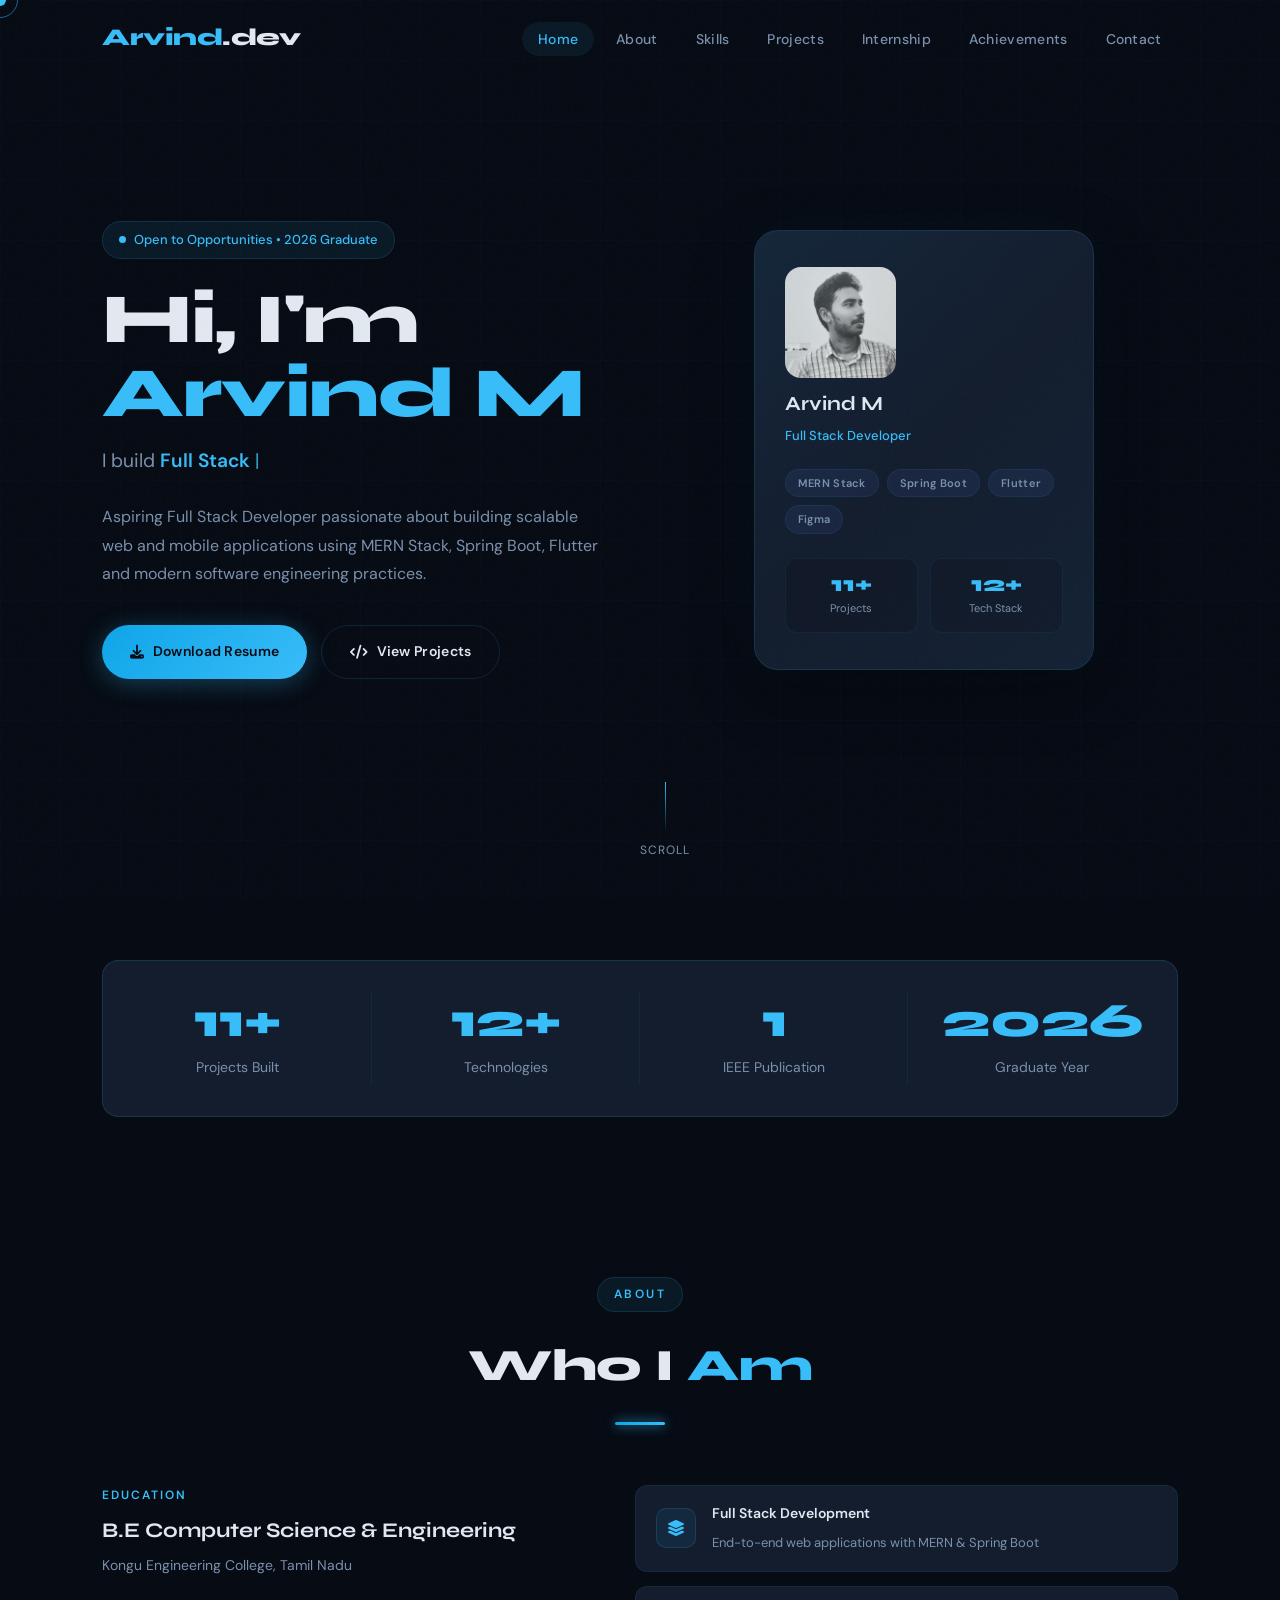
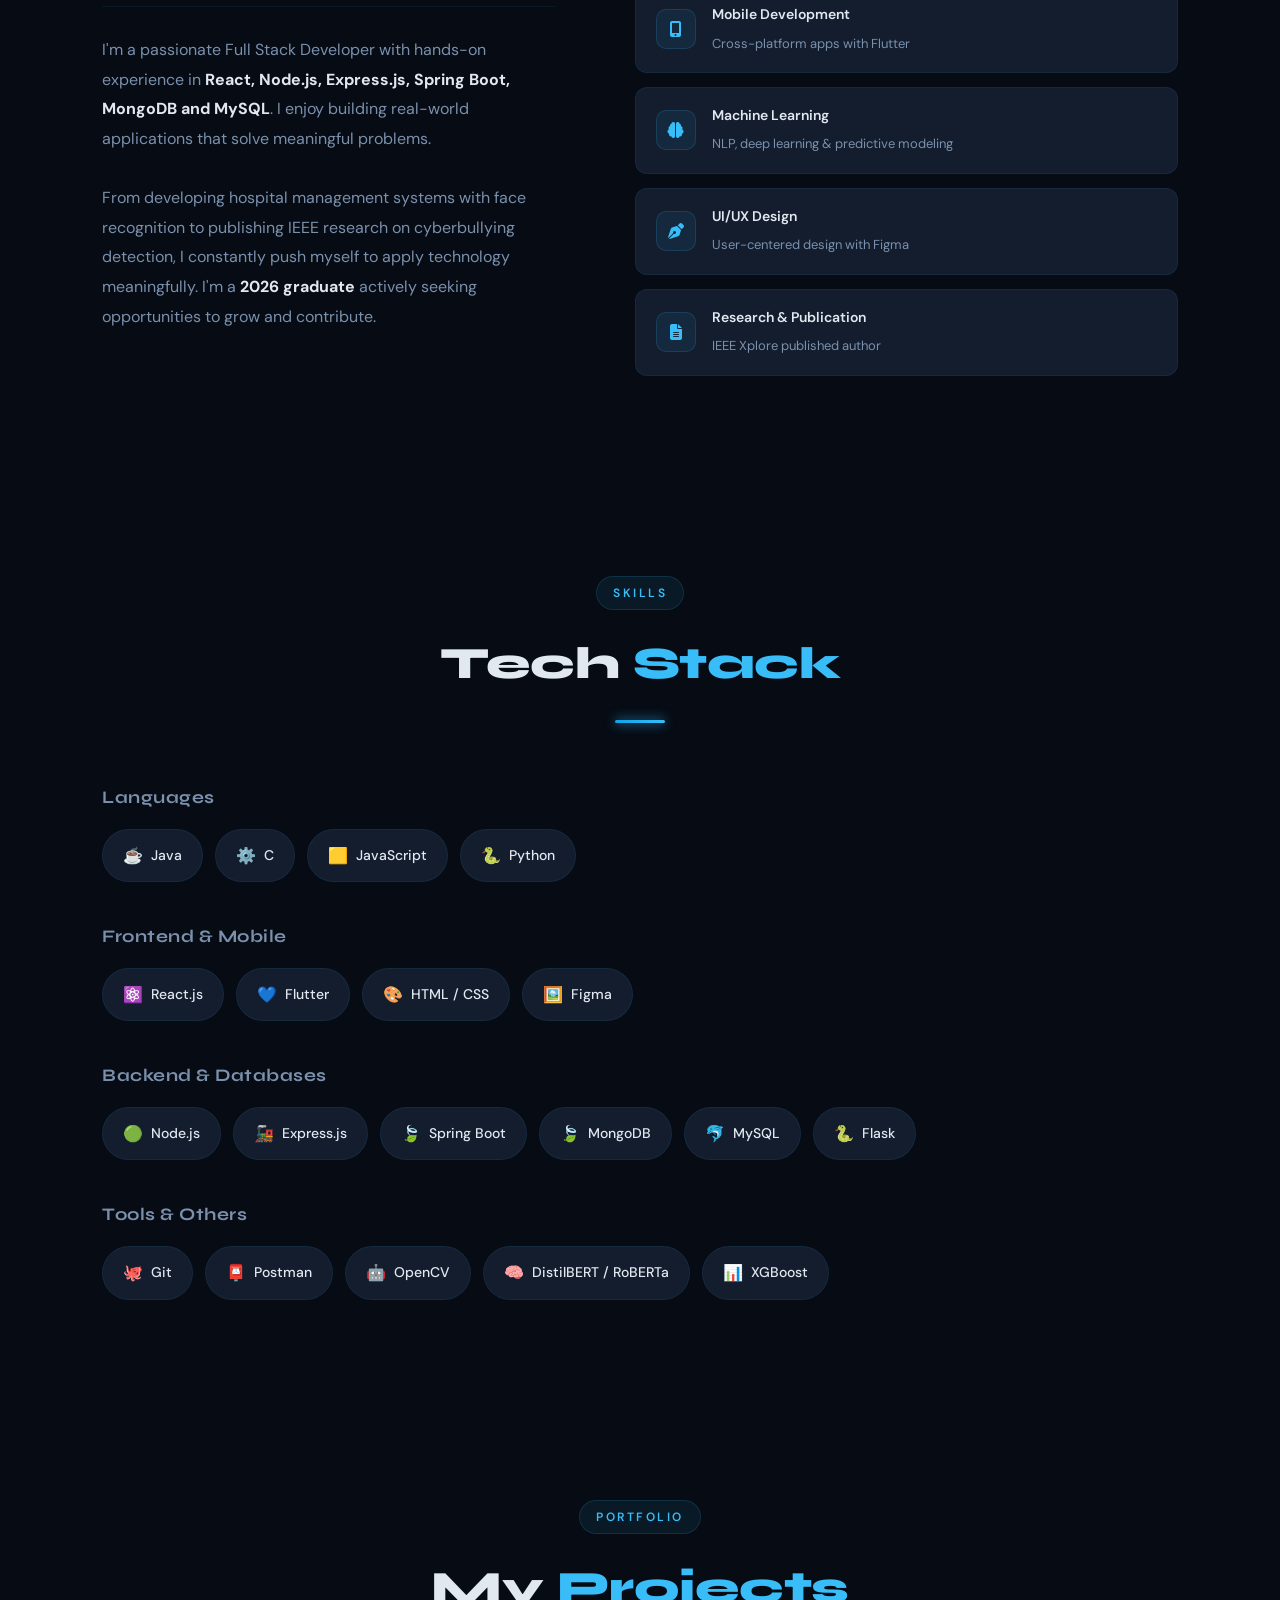
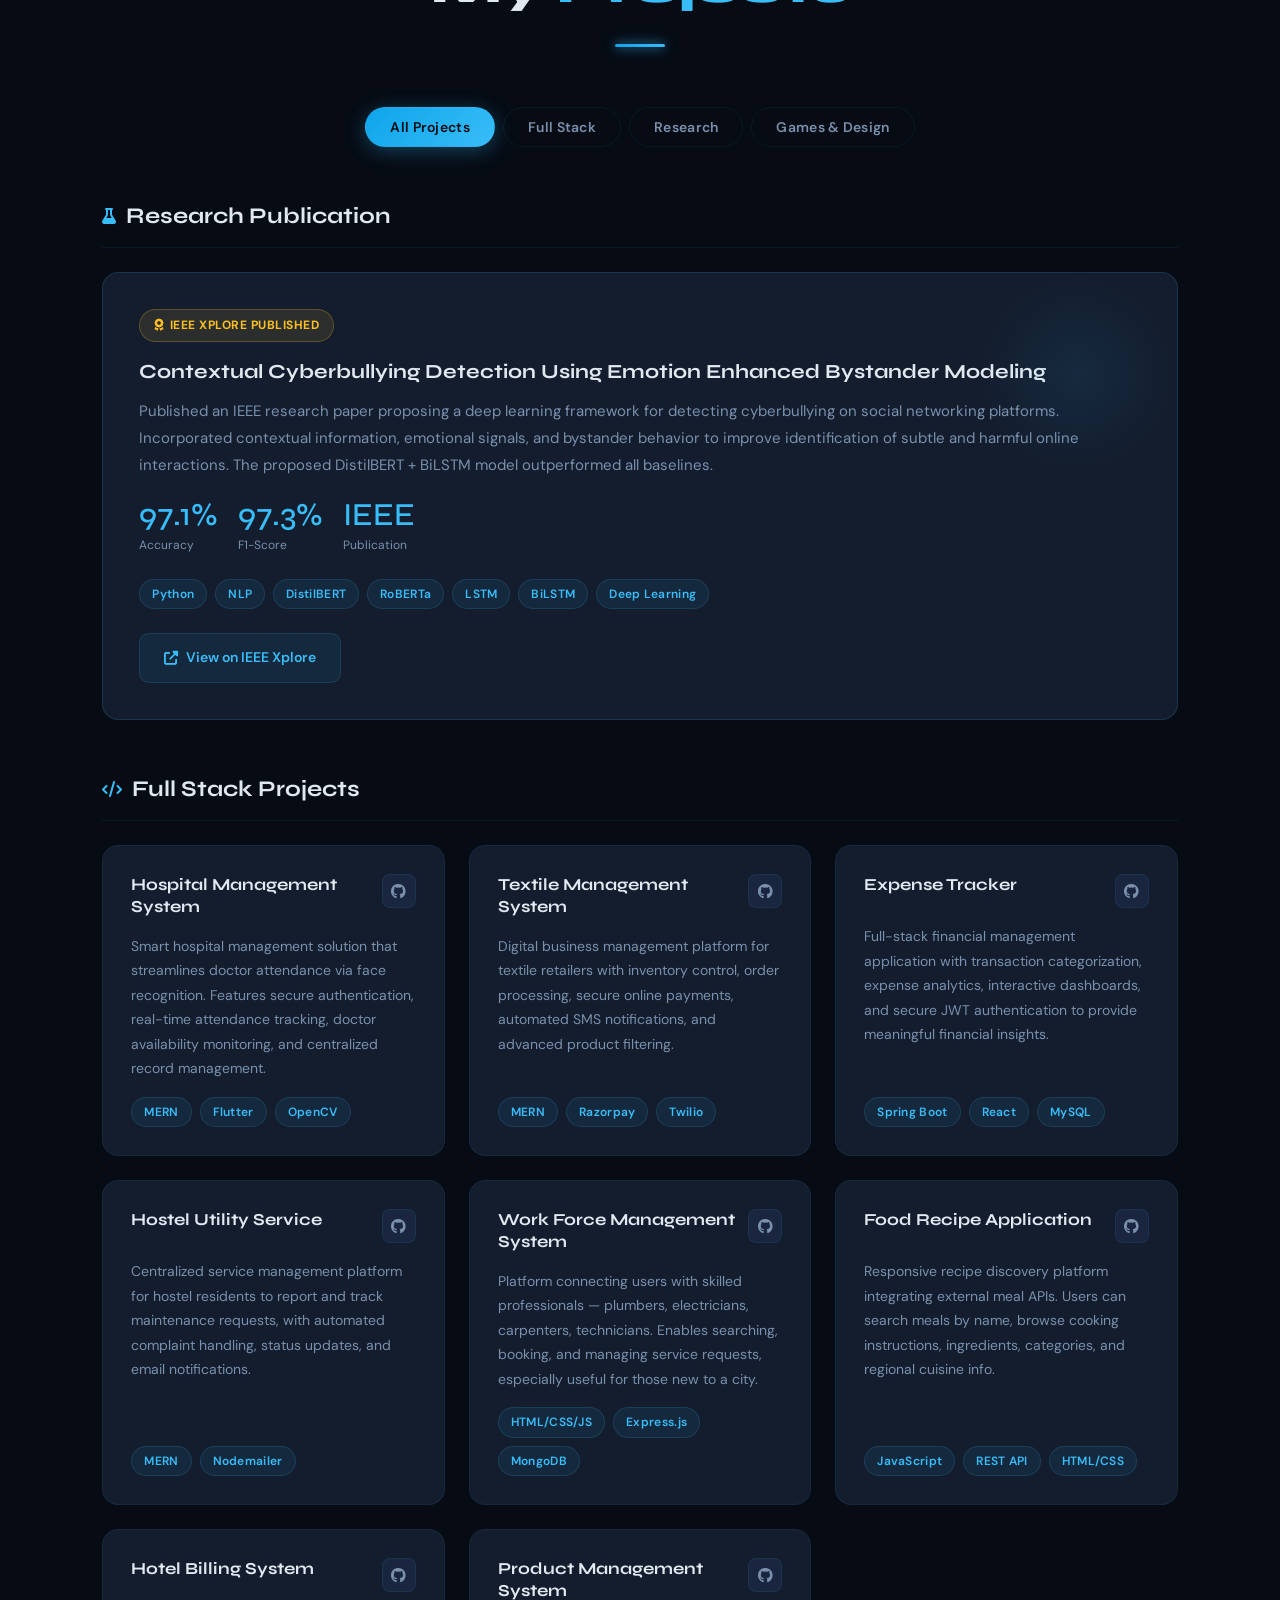
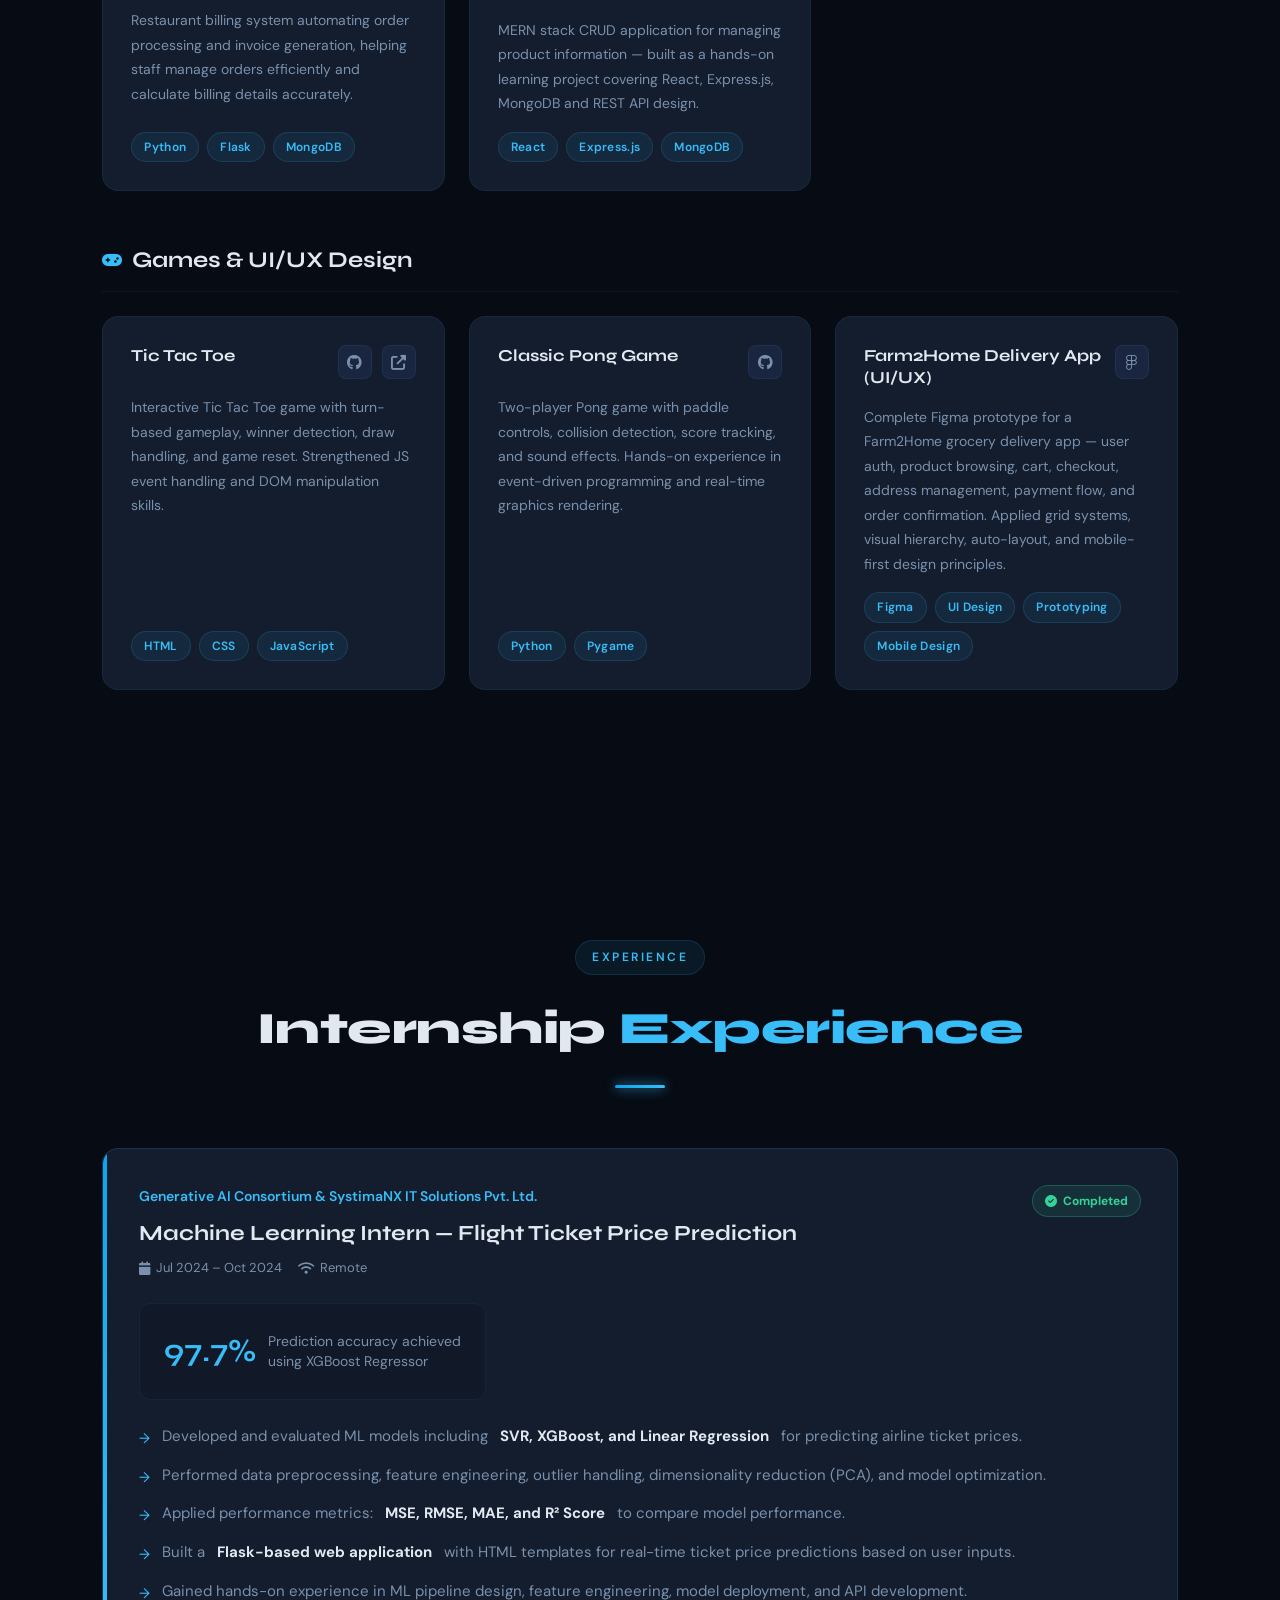
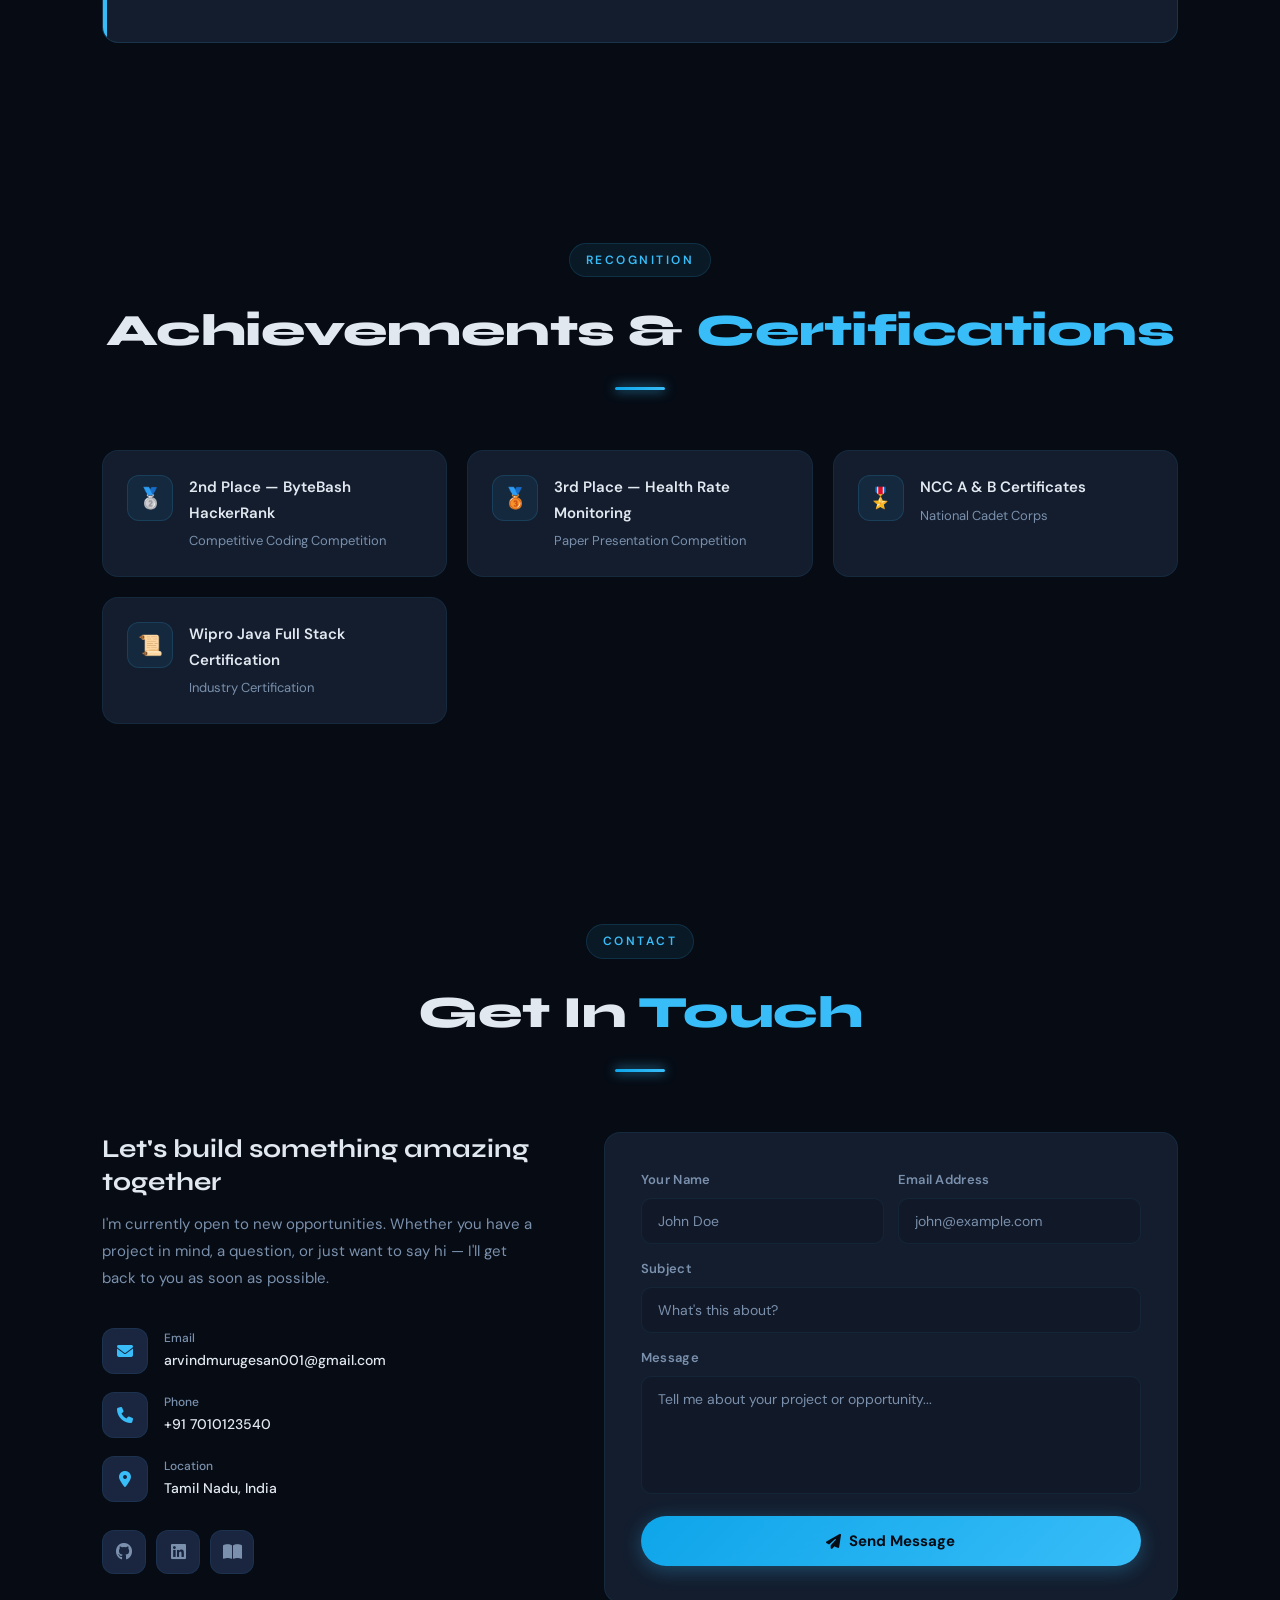
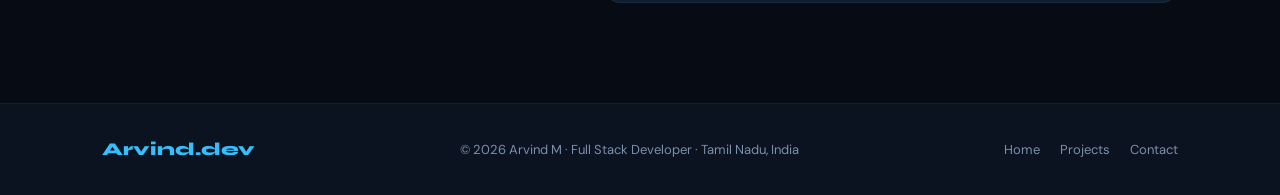
==== index.html @ 12628f5c "V1" ====
<!DOCTYPE html>
<html lang="en">
<head>
<meta charset="UTF-8">
<meta name="viewport" content="width=device-width, initial-scale=1.0">
<title>Arvind M | Full Stack Developer</title>
<link rel="preconnect" href="https://fonts.googleapis.com">
<link rel="preconnect" href="https://fonts.gstatic.com" crossorigin>
<link href="https://fonts.googleapis.com/css2?family=Syne:wght@400;600;700;800&family=DM+Sans:ital,opsz,wght@0,9..40,300;0,9..40,400;0,9..40,500;1,9..40,300&display=swap" rel="stylesheet">
<link rel="stylesheet" href="https://cdnjs.cloudflare.com/ajax/libs/font-awesome/6.5.1/css/all.min.css">
 <link rel="stylesheet" href="Style.css">

</head>
<body>

<div class="cursor" id="cursor"></div>
<div class="cursor-ring" id="cursorRing"></div>
<div class="grid-bg"></div>
<div class="scroll-progress" id="scrollProgress"></div>

<!-- NAVBAR -->
<nav class="navbar" id="navbar">
  <a href="#home" class="logo">Arvind<span>.dev</span></a>
  <ul class="nav-links" id="navLinks">
    <li><a href="#home" class="active">Home</a></li>
    <li><a href="#about">About</a></li>
    <li><a href="#skills">Skills</a></li>
    <li><a href="#projects">Projects</a></li>
    <li><a href="#internship">Internship</a></li>
    <li><a href="#achievements">Achievements</a></li>
    <li><a href="#contact">Contact</a></li>
  </ul>
  <div class="hamburger" id="hamburger">
    <span></span><span></span><span></span>
  </div>
</nav>

<!-- MOBILE MENU -->
<div class="mobile-menu" id="mobileMenu">
  <span class="close-menu" id="closeMenu"><i class="fas fa-times"></i></span>
  <a href="#home" onclick="closeMobileMenu()">Home</a>
  <a href="#about" onclick="closeMobileMenu()">About</a>
  <a href="#skills" onclick="closeMobileMenu()">Skills</a>
  <a href="#projects" onclick="closeMobileMenu()">Projects</a>
  <a href="#achievements" onclick="closeMobileMenu()">Achievements</a>
  <a href="#contact" onclick="closeMobileMenu()">Contact</a>
</div>

<!-- HERO -->
<section id="home">
  <div class="hero-inner">
    <div class="hero-left">
      <div class="hero-badge"><span class="dot"></span> Open to Opportunities • 2026 Graduate</div>
      <h1 class="hero-name">
        Hi, I'm
        <span class="line2">Arvind M</span>
      </h1>
      <div class="hero-typing-wrap">
        <span class="hero-typing">I build <span class="typed" id="typed"></span><span class="cursor-blink">|</span></span>
      </div>
      <p class="hero-desc">
        Aspiring Full Stack Developer passionate about building scalable web and mobile applications using MERN Stack, Spring Boot, Flutter and modern software engineering practices.
      </p>
      <div class="hero-cta">
        <a href="https://drive.google.com/file/d/1f-DEdznvuj7_rn6rdJGtMAapeaDi_gYV/view?usp=sharing" class="btn btn-primary"><i class="fas fa-download"></i> Download Resume</a>
        <a href="#projects" class="btn btn-outline"><i class="fas fa-code"></i> View Projects</a>
      </div>
    </div>
    <div class="hero-visual">
      <div class="hero-card">
       
          <img src="profile.jpeg" alt="Arvind M" style="width:40%;height:40%;object-fit:cover;border-radius:16px;">
        
        <div class="hc-name">Arvind M</div>
        <div class="hc-role">Full Stack Developer</div>
        <div class="hc-tags">
          <span class="hc-tag">MERN Stack</span>
          <span class="hc-tag">Spring Boot</span>
          <span class="hc-tag">Flutter</span>
          <span class="hc-tag">Figma</span>
        </div>
        <div class="hc-stat-row">
          <div class="hc-stat"><div class="num">11+</div><div class="lbl">Projects</div></div>
          <div class="hc-stat"><div class="num">12+</div><div class="lbl">Tech Stack</div></div>
        </div>
      </div>
    </div>
  </div>
  <div class="hero-scroll">
    <div class="scroll-line"></div>
    <span>Scroll</span>
  </div>
</section>

<!-- STATS -->
<section id="stats">
  <div class="stats-bar stagger reveal">
    <div class="stat-item">
      <span class="stat-num">11+</span>
      <span class="stat-label">Projects Built</span>
    </div>
    <div class="stat-item">
      <span class="stat-num">12+</span>
      <span class="stat-label">Technologies</span>
    </div>
    <div class="stat-item">
      <span class="stat-num">1</span>
      <span class="stat-label">IEEE Publication</span>
    </div>
    <div class="stat-item">
      <span class="stat-num">2026</span>
      <span class="stat-label">Graduate Year</span>
    </div>
  </div>
</section>

<!-- ABOUT -->
<section id="about">
  <div class="section-title-wrap reveal">
    <div class="section-label">About</div>
    <h2 class="section-title">Who I <span>Am</span></h2>
    <div class="section-line"></div>
  </div>
  <div class="about-grid">
    <div class="about-left reveal-left">
      <div class="about-edu-label">Education</div>
      <div class="about-edu-name">B.E Computer Science & Engineering</div>
      <div class="about-edu-sub">Kongu Engineering College, Tamil Nadu</div>
      <div class="about-divider"></div>
      <p class="about-text">
        I'm a passionate Full Stack Developer with hands-on experience in <strong>React, Node.js, Express.js, Spring Boot, MongoDB and MySQL</strong>. I enjoy building real-world applications that solve meaningful problems.<br><br>
        From developing hospital management systems with face recognition to publishing IEEE research on cyberbullying detection, I constantly push myself to apply technology meaningfully. I'm a <strong>2026 graduate</strong> actively seeking opportunities to grow and contribute.
      </p>
    </div>
    <div class="about-right reveal-right">
      <ul class="interest-list stagger">
        <li class="interest-item">
          <div class="interest-icon"><i class="fas fa-layer-group"></i></div>
          <div class="interest-text">
            <strong>Full Stack Development</strong>
            <span>End-to-end web applications with MERN & Spring Boot</span>
          </div>
        </li>
        <li class="interest-item">
          <div class="interest-icon"><i class="fas fa-mobile-alt"></i></div>
          <div class="interest-text">
            <strong>Mobile Development</strong>
            <span>Cross-platform apps with Flutter</span>
          </div>
        </li>
        <li class="interest-item">
          <div class="interest-icon"><i class="fas fa-brain"></i></div>
          <div class="interest-text">
            <strong>Machine Learning</strong>
            <span>NLP, deep learning & predictive modeling</span>
          </div>
        </li>
        <li class="interest-item">
          <div class="interest-icon"><i class="fas fa-pen-nib"></i></div>
          <div class="interest-text">
            <strong>UI/UX Design</strong>
            <span>User-centered design with Figma</span>
          </div>
        </li>
        <li class="interest-item">
          <div class="interest-icon"><i class="fas fa-file-alt"></i></div>
          <div class="interest-text">
            <strong>Research & Publication</strong>
            <span>IEEE Xplore published author</span>
          </div>
        </li>
      </ul>
    </div>
  </div>
</section>

<!-- SKILLS -->
<section id="skills">
  <div class="section-title-wrap reveal">
    <div class="section-label">Skills</div>
    <h2 class="section-title">Tech <span>Stack</span></h2>
    <div class="section-line"></div>
  </div>
  <div class="skills-container">
    <div class="reveal">
      <div class="skill-category-title">Languages</div>
      <div class="skills-grid stagger">
        <div class="skill-pill"><span class="skill-icon">☕</span> Java</div>
        <div class="skill-pill"><span class="skill-icon">⚙️</span> C</div>
        <div class="skill-pill"><span class="skill-icon">🟨</span> JavaScript</div>
        <div class="skill-pill"><span class="skill-icon">🐍</span> Python</div>
      </div>
    </div>
    <div class="reveal">
      <div class="skill-category-title">Frontend & Mobile</div>
      <div class="skills-grid stagger">
        <div class="skill-pill"><span class="skill-icon">⚛️</span> React.js</div>
        <div class="skill-pill"><span class="skill-icon">💙</span> Flutter</div>
        <div class="skill-pill"><span class="skill-icon">🎨</span> HTML / CSS</div>
        <div class="skill-pill"><span class="skill-icon">🖼️</span> Figma</div>
      </div>
    </div>
    <div class="reveal">
      <div class="skill-category-title">Backend & Databases</div>
      <div class="skills-grid stagger">
        <div class="skill-pill"><span class="skill-icon">🟢</span> Node.js</div>
        <div class="skill-pill"><span class="skill-icon">🚂</span> Express.js</div>
        <div class="skill-pill"><span class="skill-icon">🍃</span> Spring Boot</div>
        <div class="skill-pill"><span class="skill-icon">🍃</span> MongoDB</div>
        <div class="skill-pill"><span class="skill-icon">🐬</span> MySQL</div>
        <div class="skill-pill"><span class="skill-icon">🐍</span> Flask</div>
      </div>
    </div>
    <div class="reveal">
      <div class="skill-category-title">Tools & Others</div>
      <div class="skills-grid stagger">
        <div class="skill-pill"><span class="skill-icon">🐙</span> Git</div>
        <div class="skill-pill"><span class="skill-icon">📮</span> Postman</div>
        <div class="skill-pill"><span class="skill-icon">🤖</span> OpenCV</div>
        <div class="skill-pill"><span class="skill-icon">🧠</span> DistilBERT / RoBERTa</div>
        <div class="skill-pill"><span class="skill-icon">📊</span> XGBoost</div>
      </div>
    </div>
  </div>
</section>

<!-- PROJECTS -->
<section id="projects">
  <div class="section-title-wrap reveal">
    <div class="section-label">Portfolio</div>
    <h2 class="section-title">My <span>Projects</span></h2>
    <div class="section-line"></div>
  </div>

  <div class="project-tabs reveal">
    <button class="tab-btn active" onclick="switchTab('all', this)">All Projects</button>
    <button class="tab-btn" onclick="switchTab('fullstack', this)">Full Stack</button>
    <button class="tab-btn" onclick="switchTab('research', this)">Research</button>
    <button class="tab-btn" onclick="switchTab('games', this)">Games & Design</button>
  </div>

  <!-- ALL -->
  <div class="project-group active" id="tab-all">

    <!-- Research -->
    <div class="project-section-label reveal"><i class="fas fa-flask"></i> Research Publication</div>
    <div class="reveal">
      <div class="research-card">
        <div class="research-badge"><i class="fas fa-award"></i> IEEE Xplore Published</div>
        <div class="research-title">Contextual Cyberbullying Detection Using Emotion Enhanced Bystander Modeling</div>
        <p class="research-desc">Published an IEEE research paper proposing a deep learning framework for detecting cyberbullying on social networking platforms. Incorporated contextual information, emotional signals, and bystander behavior to improve identification of subtle and harmful online interactions. The proposed DistilBERT + BiLSTM model outperformed all baselines.</p>
        <div class="research-metrics">
          <div class="metric"><span class="metric-val">97.1%</span><span class="metric-lbl">Accuracy</span></div>
          <div class="metric"><span class="metric-val">97.3%</span><span class="metric-lbl">F1-Score</span></div>
          <div class="metric"><span class="metric-val">IEEE</span><span class="metric-lbl">Publication</span></div>
        </div>
        <div class="tech-stack" style="margin-bottom:24px">
          <span class="tech-tag">Python</span><span class="tech-tag">NLP</span><span class="tech-tag">DistilBERT</span><span class="tech-tag">RoBERTa</span><span class="tech-tag">LSTM</span><span class="tech-tag">BiLSTM</span><span class="tech-tag">Deep Learning</span>
        </div>
        <a href="https://ieeexplore.ieee.org/document/11436665" target="_blank" class="research-link"><i class="fas fa-external-link-alt"></i> View on IEEE Xplore</a>
      </div>
    </div>

    <!-- Full Stack -->
    <div class="project-section-label reveal" style="margin-top:50px"><i class="fas fa-code"></i> Full Stack Projects</div>
    <div class="project-grid stagger reveal">
      <div class="project-card">
        <div class="project-card-head"><h3>Hospital Management System</h3><div class="project-links"><a href="https://github.com/Arvind22cse/Hospital_management.git"><i class="fab fa-github"></i></a></div></div>
        <p class="project-desc">Smart hospital management solution that streamlines doctor attendance via face recognition. Features secure authentication, real-time attendance tracking, doctor availability monitoring, and centralized record management.</p>
        <div class="tech-stack"><span class="tech-tag">MERN</span><span class="tech-tag">Flutter</span><span class="tech-tag">OpenCV</span></div>
      </div>
      <div class="project-card">
        <div class="project-card-head"><h3>Textile Management System</h3><div class="project-links"><a href="https://github.com/Arvind22cse/textile-MERN.git"><i class="fab fa-github"></i></a></div></div>
        <p class="project-desc">Digital business management platform for textile retailers with inventory control, order processing, secure online payments, automated SMS notifications, and advanced product filtering.</p>
        <div class="tech-stack"><span class="tech-tag">MERN</span><span class="tech-tag">Razorpay</span><span class="tech-tag">Twilio</span></div>
      </div>
      <div class="project-card">
        <div class="project-card-head"><h3>Expense Tracker</h3><div class="project-links"><a href="https://github.com/Arvind22cse/Expense_Tracker_Application.git"><i class="fab fa-github"></i></a></div></div>
        <p class="project-desc">Full-stack financial management application with transaction categorization, expense analytics, interactive dashboards, and secure JWT authentication to provide meaningful financial insights.</p>
        <div class="tech-stack"><span class="tech-tag">Spring Boot</span><span class="tech-tag">React</span><span class="tech-tag">MySQL</span></div>
      </div>
      <div class="project-card">
        <div class="project-card-head"><h3>Hostel Utility Service</h3><div class="project-links"><a href="https://github.com/Arvind22cse/HOSTAL_UTILITY_SERVICE.git"><i class="fab fa-github"></i></a></div></div>
        <p class="project-desc">Centralized service management platform for hostel residents to report and track maintenance requests, with automated complaint handling, status updates, and email notifications.</p>
        <div class="tech-stack"><span class="tech-tag">MERN</span><span class="tech-tag">Nodemailer</span></div>
      </div>
      <div class="project-card">
        <div class="project-card-head"><h3>Work Force Management System</h3><div class="project-links"><a href="https://github.com/Arvind22cse/Workforce-Management.git"><i class="fab fa-github"></i></a></div></div>
        <p class="project-desc">Platform connecting users with skilled professionals — plumbers, electricians, carpenters, technicians. Enables searching, booking, and managing service requests, especially useful for those new to a city.</p>
        <div class="tech-stack"><span class="tech-tag">HTML/CSS/JS</span><span class="tech-tag">Express.js</span><span class="tech-tag">MongoDB</span></div>
      </div>
      <div class="project-card">
        <div class="project-card-head"><h3>Food Recipe Application</h3><div class="project-links"><a href="https://github.com/Arvind22cse/food-receipe-project.git"><i class="fab fa-github"></i></a></div></div>
        <p class="project-desc">Responsive recipe discovery platform integrating external meal APIs. Users can search meals by name, browse cooking instructions, ingredients, categories, and regional cuisine info.</p>
        <div class="tech-stack"><span class="tech-tag">JavaScript</span><span class="tech-tag">REST API</span><span class="tech-tag">HTML/CSS</span></div>
      </div>
      <div class="project-card">
        <div class="project-card-head"><h3>Hotel Billing System</h3><div class="project-links"><a href="https://github.com/Arvind22cse/foodordering-using-python.git"><i class="fab fa-github"></i></a></div></div>
        <p class="project-desc">Restaurant billing system automating order processing and invoice generation, helping staff manage orders efficiently and calculate billing details accurately.</p>
        <div class="tech-stack"><span class="tech-tag">Python</span><span class="tech-tag">Flask</span><span class="tech-tag">MongoDB</span></div>
      </div>
      <div class="project-card">
        <div class="project-card-head"><h3>Product Management System</h3><div class="project-links"><a href="https://github.com/Arvind22cse/MERNSTACK.git"><i class="fab fa-github"></i></a></div></div>
        <p class="project-desc">MERN stack CRUD application for managing product information — built as a hands-on learning project covering React, Express.js, MongoDB and REST API design.</p>
        <div class="tech-stack"><span class="tech-tag">React</span><span class="tech-tag">Express.js</span><span class="tech-tag">MongoDB</span></div>
      </div>
    </div>

    <!-- Games & Design -->
    <div class="project-section-label reveal" style="margin-top:50px"><i class="fas fa-gamepad"></i> Games & UI/UX Design</div>
    <div class="project-grid stagger reveal">
      <div class="project-card">
        <div class="project-card-head"><h3>Tic Tac Toe</h3><div class="project-links"><a href="https://github.com/Arvind22cse/TIC_TAC_TOE_GAME.git"><i class="fab fa-github"></i></a>
        <!-- Live Link -->
        <a href="https://arvind22cse.github.io/TIC_TAC_TOE_GAME/" target="_blank">
            <i class="fas fa-external-link-alt"></i>
        </a>
        </div></div>
        <p class="project-desc">Interactive Tic Tac Toe game with turn-based gameplay, winner detection, draw handling, and game reset. Strengthened JS event handling and DOM manipulation skills.</p>
        <div class="tech-stack"><span class="tech-tag">HTML</span><span class="tech-tag">CSS</span><span class="tech-tag">JavaScript</span></div>
      </div>
      <div class="project-card">
        <div class="project-card-head"><h3>Classic Pong Game</h3><div class="project-links"><a href="https://github.com/Arvind22cse/python-game-development.git"><i class="fab fa-github"></i></a></div></div>
        <p class="project-desc">Two-player Pong game with paddle controls, collision detection, score tracking, and sound effects. Hands-on experience in event-driven programming and real-time graphics rendering.</p>
        <div class="tech-stack"><span class="tech-tag">Python</span><span class="tech-tag">Pygame</span></div>
      </div>
      <div class="project-card">
        <div class="project-card-head">
          <h3>Farm2Home Delivery App (UI/UX)</h3>
          <div class="project-links"><a href="https://www.figma.com/design/Xmasc5BN2zt5DOJSYw2pQs/Untitled?node-id=0-1&t=dFc6kOFbhfUlI2hf-1" target="_blank"><i class="fa-brands fa-figma"></i></a></div>
        </div>
        <p class="project-desc">Complete Figma prototype for a Farm2Home grocery delivery app — user auth, product browsing, cart, checkout, address management, payment flow, and order confirmation. Applied grid systems, visual hierarchy, auto-layout, and mobile-first design principles.</p>
        <div class="tech-stack"><span class="tech-tag">Figma</span><span class="tech-tag">UI Design</span><span class="tech-tag">Prototyping</span><span class="tech-tag">Mobile Design</span></div>
      </div>
    </div>
  </div>

  <!-- FULLSTACK TAB -->
  <div class="project-group" id="tab-fullstack">
    <div class="project-grid stagger">
     <div class="project-card">
        <div class="project-card-head"><h3>Hospital Management System</h3><div class="project-links"><a href="https://github.com/Arvind22cse/Hospital_management.git"><i class="fab fa-github"></i></a></div></div>
        <p class="project-desc">Smart hospital management solution that streamlines doctor attendance via face recognition. Features secure authentication, real-time attendance tracking, doctor availability monitoring, and centralized record management.</p>
        <div class="tech-stack"><span class="tech-tag">MERN</span><span class="tech-tag">Flutter</span><span class="tech-tag">OpenCV</span></div>
      </div>
      <div class="project-card">
        <div class="project-card-head"><h3>Textile Management System</h3><div class="project-links"><a href="https://github.com/Arvind22cse/textile-MERN.git"><i class="fab fa-github"></i></a></div></div>
        <p class="project-desc">Digital business management platform for textile retailers with inventory control, order processing, secure online payments, automated SMS notifications, and advanced product filtering.</p>
        <div class="tech-stack"><span class="tech-tag">MERN</span><span class="tech-tag">Razorpay</span><span class="tech-tag">Twilio</span></div>
      </div>
      <div class="project-card">
        <div class="project-card-head"><h3>Expense Tracker</h3><div class="project-links"><a href="https://github.com/Arvind22cse/Expense_Tracker_Application.git"><i class="fab fa-github"></i></a></div></div>
        <p class="project-desc">Full-stack financial management application with transaction categorization, expense analytics, interactive dashboards, and secure JWT authentication to provide meaningful financial insights.</p>
        <div class="tech-stack"><span class="tech-tag">Spring Boot</span><span class="tech-tag">React</span><span class="tech-tag">MySQL</span></div>
      </div>
      <div class="project-card">
        <div class="project-card-head"><h3>Hostel Utility Service</h3><div class="project-links"><a href="https://github.com/Arvind22cse/HOSTAL_UTILITY_SERVICE.git"><i class="fab fa-github"></i></a></div></div>
        <p class="project-desc">Centralized service management platform for hostel residents to report and track maintenance requests, with automated complaint handling, status updates, and email notifications.</p>
        <div class="tech-stack"><span class="tech-tag">MERN</span><span class="tech-tag">Nodemailer</span></div>
      </div>
      <div class="project-card">
        <div class="project-card-head"><h3>Work Force Management System</h3><div class="project-links"><a href="https://github.com/Arvind22cse/Workforce-Management.git"><i class="fab fa-github"></i></a></div></div>
        <p class="project-desc">Platform connecting users with skilled professionals — plumbers, electricians, carpenters, technicians. Enables searching, booking, and managing service requests, especially useful for those new to a city.</p>
        <div class="tech-stack"><span class="tech-tag">HTML/CSS/JS</span><span class="tech-tag">Express.js</span><span class="tech-tag">MongoDB</span></div>
      </div>
      <div class="project-card">
        <div class="project-card-head"><h3>Food Recipe Application</h3><div class="project-links"><a href="https://github.com/Arvind22cse/food-receipe-project.git"><i class="fab fa-github"></i></a></div></div>
        <p class="project-desc">Responsive recipe discovery platform integrating external meal APIs. Users can search meals by name, browse cooking instructions, ingredients, categories, and regional cuisine info.</p>
        <div class="tech-stack"><span class="tech-tag">JavaScript</span><span class="tech-tag">REST API</span><span class="tech-tag">HTML/CSS</span></div>
      </div>
      <div class="project-card">
        <div class="project-card-head"><h3>Hotel Billing System</h3><div class="project-links"><a href="https://github.com/Arvind22cse/foodordering-using-python.git"><i class="fab fa-github"></i></a></div></div>
        <p class="project-desc">Restaurant billing system automating order processing and invoice generation, helping staff manage orders efficiently and calculate billing details accurately.</p>
        <div class="tech-stack"><span class="tech-tag">Python</span><span class="tech-tag">Flask</span><span class="tech-tag">MongoDB</span></div>
      </div>
      <div class="project-card">
        <div class="project-card-head"><h3>Product Management System</h3><div class="project-links"><a href="https://github.com/Arvind22cse/MERNSTACK.git"><i class="fab fa-github"></i></a></div></div>
        <p class="project-desc">MERN stack CRUD application for managing product information — built as a hands-on learning project covering React, Express.js, MongoDB and REST API design.</p>
        <div class="tech-stack"><span class="tech-tag">React</span><span class="tech-tag">Express.js</span><span class="tech-tag">MongoDB</span></div>
      </div>
    </div>
  </div>

  <!-- RESEARCH TAB -->
  <div class="project-group" id="tab-research">
    <div class="research-card reveal">
      <div class="research-badge"><i class="fas fa-award"></i> IEEE Xplore Published</div>
      <div class="research-title">Contextual Cyberbullying Detection Using Emotion Enhanced Bystander Modeling</div>
      <p class="research-desc">Published an IEEE research paper proposing a deep learning framework for detecting cyberbullying on social networking platforms. Incorporated contextual information, emotional signals, and bystander behavior to improve identification of subtle and harmful online interactions. Implemented transformer-based models including DistilBERT and RoBERTa combined with LSTM and BiLSTM architectures for fine-grained text classification and severity detection.</p>
      <div class="research-metrics">
        <div class="metric"><span class="metric-val">97.1%</span><span class="metric-lbl">Accuracy</span></div>
        <div class="metric"><span class="metric-val">97.3%</span><span class="metric-lbl">F1-Score</span></div>
        <div class="metric"><span class="metric-val">IEEE</span><span class="metric-lbl">Publication</span></div>
      </div>
      <div class="tech-stack" style="margin-bottom:24px">
        <span class="tech-tag">Python</span><span class="tech-tag">NLP</span><span class="tech-tag">DistilBERT</span><span class="tech-tag">RoBERTa</span><span class="tech-tag">LSTM</span><span class="tech-tag">BiLSTM</span><span class="tech-tag">Deep Learning</span>
      </div>
      <a href="https://ieeexplore.ieee.org/document/11436665" target="_blank" class="research-link"><i class="fas fa-external-link-alt"></i> View on IEEE Xplore</a>
    </div>
  </div>

  <!-- GAMES TAB -->
  <div class="project-group" id="tab-games">
    <div class="project-grid stagger">
       <div class="project-card">
        <div class="project-card-head"><h3>Tic Tac Toe</h3><div class="project-links"><a href="https://github.com/Arvind22cse/TIC_TAC_TOE_GAME.git"><i class="fab fa-github"></i></a>
        <!-- Live Link -->
        <a href="https://arvind22cse.github.io/TIC_TAC_TOE_GAME/" target="_blank">
            <i class="fas fa-external-link-alt"></i>
        </a>
        </div></div>
        <p class="project-desc">Interactive Tic Tac Toe game with turn-based gameplay, winner detection, draw handling, and game reset. Strengthened JS event handling and DOM manipulation skills.</p>
        <div class="tech-stack"><span class="tech-tag">HTML</span><span class="tech-tag">CSS</span><span class="tech-tag">JavaScript</span></div>
      </div>
      <div class="project-card">
        <div class="project-card-head"><h3>Classic Pong Game</h3><div class="project-links"><a href="https://github.com/Arvind22cse/python-game-development.git"><i class="fab fa-github"></i></a></div></div>
        <p class="project-desc">Two-player Pong game with paddle controls, collision detection, score tracking, and sound effects. Hands-on experience in event-driven programming and real-time graphics rendering.</p>
        <div class="tech-stack"><span class="tech-tag">Python</span><span class="tech-tag">Pygame</span></div>
      </div>
      <div class="project-card">
        <div class="project-card-head">
          <h3>Farm2Home Delivery App (UI/UX)</h3>
          <div class="project-links"><a href="https://www.figma.com/design/Xmasc5BN2zt5DOJSYw2pQs/Untitled?node-id=0-1&t=dFc6kOFbhfUlI2hf-1" target="_blank"><i class="fa-brands fa-figma"></i></a></div>
        </div>
        <p class="project-desc">Complete Figma prototype for Farm2Home grocery delivery app with mobile-first design, grid systems, and clickable user flows.</p>
        <div class="tech-stack"><span class="tech-tag">Figma</span><span class="tech-tag">UI Design</span><span class="tech-tag">Prototyping</span><span class="tech-tag">Mobile Design</span></div>
      </div>
    </div>
  </div>
</section>

<!-- INTERNSHIP -->
<section id="internship">
  <div class="section-title-wrap reveal">
    <div class="section-label">Experience</div>
    <h2 class="section-title">Internship <span>Experience</span></h2>
    <div class="section-line"></div>
  </div>
  <div class="internship-card reveal">
    <div class="internship-header">
      <div>
        <div class="internship-org">Generative AI Consortium & SystimaNX IT Solutions Pvt. Ltd.</div>
        <div class="internship-role">Machine Learning Intern — Flight Ticket Price Prediction</div>
        <div class="internship-meta">
          <span class="internship-date"><i class="fas fa-calendar"></i> Jul 2024 – Oct 2024</span>
          <span class="internship-date"><i class="fas fa-wifi"></i> Remote</span>
        </div>
      </div>
      <div class="internship-badge"><i class="fas fa-check-circle"></i> Completed</div>
    </div>
    <div class="highlight-box">
      <div class="highlight-num">97.7%</div>
      <div class="highlight-text">Prediction accuracy achieved<br>using XGBoost Regressor</div>
    </div>
    <ul class="internship-list">
      <li>Developed and evaluated ML models including <strong>SVR, XGBoost, and Linear Regression</strong> for predicting airline ticket prices.</li>
      <li>Performed data preprocessing, feature engineering, outlier handling, dimensionality reduction (PCA), and model optimization.</li>
      <li>Applied performance metrics: <strong>MSE, RMSE, MAE, and R² Score</strong> to compare model performance.</li>
      <li>Built a <strong>Flask-based web application</strong> with HTML templates for real-time ticket price predictions based on user inputs.</li>
      <li>Gained hands-on experience in ML pipeline design, feature engineering, model deployment, and API development.</li>
    </ul>
  </div>
</section>

<!-- ACHIEVEMENTS -->
<section id="achievements">
  <div class="section-title-wrap reveal">
    <div class="section-label">Recognition</div>
    <h2 class="section-title">Achievements & <span>Certifications</span></h2>
    <div class="section-line"></div>
  </div>
  <div class="achievements-grid stagger reveal">
    <div class="achievement-card">
      <div class="ach-icon">🥈</div>
      <div>
        <div class="ach-title">2nd Place — ByteBash HackerRank</div>
        <div class="ach-sub">Competitive Coding Competition</div>
      </div>
    </div>
    <div class="achievement-card">
      <div class="ach-icon">🥉</div>
      <div>
        <div class="ach-title">3rd Place — Health Rate Monitoring</div>
        <div class="ach-sub">Paper Presentation Competition</div>
      </div>
    </div>
    <div class="achievement-card">
      <div class="ach-icon">🎖️</div>
      <div>
        <div class="ach-title">NCC A & B Certificates</div>
        <div class="ach-sub">National Cadet Corps</div>
      </div>
    </div>
    <div class="achievement-card">
      <div class="ach-icon">📜</div>
      <div>
        <div class="ach-title">Wipro Java Full Stack Certification</div>
        <div class="ach-sub">Industry Certification</div>
      </div>
    </div>
  </div>
</section>

<!-- CONTACT -->
<section id="contact">
  <div class="section-title-wrap reveal">
    <div class="section-label">Contact</div>
    <h2 class="section-title">Get In <span>Touch</span></h2>
    <div class="section-line"></div>
  </div>
  <div class="contact-grid">
    <div class="reveal-left">
      <div class="contact-tagline">Let's build something amazing together</div>
      <p class="contact-sub">I'm currently open to new opportunities. Whether you have a project in mind, a question, or just want to say hi — I'll get back to you as soon as possible.</p>
      <div class="contact-item">
        <div class="contact-icon-wrap"><i class="fas fa-envelope"></i></div>
        <div>
          <div class="contact-item-label">Email</div>
          <div class="contact-item-value">arvindmurugesan001@gmail.com</div>
        </div>
      </div>
      <div class="contact-item">
        <div class="contact-icon-wrap"><i class="fas fa-phone"></i></div>
        <div>
          <div class="contact-item-label">Phone</div>
          <div class="contact-item-value">+91 7010123540</div>
        </div>
      </div>
      <div class="contact-item">
        <div class="contact-icon-wrap"><i class="fas fa-location-dot"></i></div>
        <div>
          <div class="contact-item-label">Location</div>
          <div class="contact-item-value">Tamil Nadu, India</div>
        </div>
      </div>
      <div class="social-row">
        <a href="https://github.com/Arvind22cse" class="social-btn" target="_blank"><i class="fab fa-github"></i></a>
        <a href="https://linkedin.com/in/arvind-m-a60568259" class="social-btn" target="_blank"><i class="fab fa-linkedin"></i></a>
        <a href="https://ieeexplore.ieee.org/document/11436665" class="social-btn" target="_blank"><i class="fas fa-book-open"></i></a>
      </div>
    </div>
    <div class="contact-form-card reveal-right">
      <div class="form-row">
        <div class="form-field">
          <label>Your Name</label>
          <input type="text" placeholder="John Doe">
        </div>
        <div class="form-field">
          <label>Email Address</label>
          <input type="email" placeholder="john@example.com">
        </div>
      </div>
      <div class="form-field">
        <label>Subject</label>
        <input type="text" placeholder="What's this about?">
      </div>
      <div class="form-field">
        <label>Message</label>
        <textarea rows="5" placeholder="Tell me about your project or opportunity..."></textarea>
      </div>
      <button class="btn-send"><i class="fas fa-paper-plane"></i> Send Message</button>
    </div>
  </div>
</section>

<footer>
  <div class="footer-logo">Arvind.dev</div>
  <div class="footer-copy">© 2026 Arvind M · Full Stack Developer · Tamil Nadu, India</div>
  <div class="footer-links">
    <a href="#home">Home</a>
    <a href="#projects">Projects</a>
    <a href="#contact">Contact</a>
  </div>
</footer>

<style>
.cursor-blink {
  animation: blink 1s infinite;
  color: var(--accent);
  font-weight: 300;
}
@keyframes blink { 0%,100%{opacity:1} 50%{opacity:0} }
</style>
</body>
 <script src="Script.js"></script>
</html>
---- Style.css ----
:root {
  --bg: #060b14;
  --bg2: #0b1220;
  --bg3: #111827;
  --surface: #131d2e;
  --surface2: #1a2640;
  --accent: #38bdf8;
  --accent2: #0ea5e9;
  --accent-glow: rgba(56,189,248,0.18);
  --accent-glow2: rgba(56,189,248,0.08);
  --text: #e2e8f0;
  --muted: #7a90ac;
  --border: rgba(56,189,248,0.15);
  --border2: rgba(56,189,248,0.08);
  --font-display: 'Syne', sans-serif;
  --font-body: 'DM Sans', sans-serif;
  --radius: 16px;
  --radius-sm: 10px;
  --transition: 0.4s cubic-bezier(0.16, 1, 0.3, 1);
}

*, *::before, *::after { margin:0; padding:0; box-sizing:border-box; }

html { scroll-behavior: smooth; }

body {
  background: var(--bg);
  color: var(--text);
  font-family: var(--font-body);
  font-size: 16px;
  line-height: 1.7;
  overflow-x: hidden;
  cursor: none;
}

/* ─── CUSTOM CURSOR ─────────────────────────── */
.cursor {
  position: fixed;
  width: 12px; height: 12px;
  background: var(--accent);
  border-radius: 50%;
  pointer-events: none;
  z-index: 9999;
  transform: translate(-50%,-50%);
  transition: width 0.2s, height 0.2s, background 0.2s;
  mix-blend-mode: screen;
}
.cursor-ring {
  position: fixed;
  width: 36px; height: 36px;
  border: 1.5px solid rgba(56,189,248,0.5);
  border-radius: 50%;
  pointer-events: none;
  z-index: 9998;
  transform: translate(-50%,-50%);
  transition: transform 0.12s linear, width 0.3s, height 0.3s, border-color 0.3s;
}
body:has(a:hover) .cursor, body:has(button:hover) .cursor { width:20px; height:20px; }
body:has(a:hover) .cursor-ring, body:has(button:hover) .cursor-ring { width:52px; height:52px; border-color: var(--accent); }

/* ─── NOISE OVERLAY ─────────────────────────── */
body::before {
  content:'';
  position: fixed;
  inset:0;
  background-image: url("data:image/svg+xml,%3Csvg viewBox='0 0 256 256' xmlns='http://www.w3.org/2000/svg'%3E%3Cfilter id='noise'%3E%3CfeTurbulence type='fractalNoise' baseFrequency='0.9' numOctaves='4' stitchTiles='stitch'/%3E%3C/filter%3E%3Crect width='100%25' height='100%25' filter='url(%23noise)' opacity='0.04'/%3E%3C/svg%3E");
  pointer-events: none;
  z-index: 9000;
  opacity: 0.4;
}

/* ─── GRID BG ────────────────────────────────── */
.grid-bg {
  position: fixed;
  inset: 0;
  background-image:
    linear-gradient(rgba(56,189,248,0.025) 1px, transparent 1px),
    linear-gradient(90deg, rgba(56,189,248,0.025) 1px, transparent 1px);
  background-size: 60px 60px;
  pointer-events: none;
  z-index: 0;
}

/* ─── SCROLL PROGRESS ───────────────────────── */
.scroll-progress {
  position: fixed;
  top: 0; left: 0;
  height: 3px;
  background: linear-gradient(90deg, var(--accent2), var(--accent));
  z-index: 9001;
  transition: width 0.1s;
  box-shadow: 0 0 10px var(--accent);
}

/* ─── NAVBAR ─────────────────────────────────── */
.navbar {
  position: fixed;
  top: 0; width: 100%;
  padding: 18px 8%;
  display: flex;
  align-items: center;
  justify-content: space-between;
  z-index: 500;
  transition: all 0.4s ease;
}
.navbar.scrolled {
  background: rgba(6,11,20,0.92);
  backdrop-filter: blur(20px);
  border-bottom: 1px solid var(--border2);
}
.logo {
  font-family: var(--font-display);
  font-size: 24px;
  font-weight: 800;
  color: var(--accent);
  letter-spacing: -0.5px;
  text-decoration: none;
}
.logo span { color: var(--text); }
.nav-links {
  display: flex;
  gap: 6px;
  list-style: none;
}
.nav-links a {
  text-decoration: none;
  color: var(--muted);
  font-size: 14px;
  font-weight: 500;
  padding: 8px 16px;
  border-radius: 30px;
  transition: all 0.3s;
  letter-spacing: 0.3px;
}
.nav-links a:hover, .nav-links a.active {
  color: var(--accent);
  background: var(--accent-glow2);
}
.hamburger {
  display: none;
  flex-direction: column;
  gap: 5px;
  cursor: pointer;
  padding: 5px;
}
.hamburger span {
  display: block;
  width: 24px; height: 2px;
  background: var(--text);
  border-radius: 2px;
  transition: all 0.3s;
}
.mobile-menu {
  display: none;
  position: fixed;
  top: 0; left: 0; right: 0; bottom: 0;
  background: rgba(6,11,20,0.98);
  backdrop-filter: blur(20px);
  z-index: 490;
  flex-direction: column;
  align-items: center;
  justify-content: center;
  gap: 30px;
}
.mobile-menu.open { display: flex; }
.mobile-menu a {
  font-family: var(--font-display);
  font-size: 32px;
  font-weight: 700;
  color: var(--text);
  text-decoration: none;
  transition: color 0.3s;
}
.mobile-menu a:hover { color: var(--accent); }
.close-menu {
  position: absolute;
  top: 24px; right: 8%;
  font-size: 28px;
  color: var(--muted);
  cursor: pointer;
  transition: color 0.3s;
}
.close-menu:hover { color: var(--accent); }

/* ─── SECTIONS ───────────────────────────────── */
section {
  position: relative;
  z-index: 1;
  padding: 100px 8%;
}

/* ─── SCROLL REVEAL ──────────────────────────── */
.reveal {
  opacity: 0;
  transform: translateY(40px);
  transition: opacity 0.7s var(--transition), transform 0.7s var(--transition);
}
.reveal.visible {
  opacity: 1;
  transform: translateY(0);
}
.reveal-left {
  opacity: 0;
  transform: translateX(-40px);
  transition: opacity 0.7s var(--transition), transform 0.7s var(--transition);
}
.reveal-left.visible { opacity:1; transform:translateX(0); }
.reveal-right {
  opacity: 0;
  transform: translateX(40px);
  transition: opacity 0.7s var(--transition), transform 0.7s var(--transition);
}
.reveal-right.visible { opacity:1; transform:translateX(0); }
.stagger > * {
  opacity: 0;
  transform: translateY(30px);
  transition: opacity 0.6s var(--transition), transform 0.6s var(--transition);
}
.stagger.visible > * { opacity:1; transform:translateY(0); }
.stagger.visible > *:nth-child(1) { transition-delay: 0s; }
.stagger.visible > *:nth-child(2) { transition-delay: 0.08s; }
.stagger.visible > *:nth-child(3) { transition-delay: 0.16s; }
.stagger.visible > *:nth-child(4) { transition-delay: 0.24s; }
.stagger.visible > *:nth-child(5) { transition-delay: 0.32s; }
.stagger.visible > *:nth-child(6) { transition-delay: 0.40s; }
.stagger.visible > *:nth-child(7) { transition-delay: 0.48s; }
.stagger.visible > *:nth-child(8) { transition-delay: 0.56s; }
.stagger.visible > *:nth-child(9) { transition-delay: 0.64s; }
.stagger.visible > *:nth-child(10) { transition-delay: 0.72s; }
.stagger.visible > *:nth-child(11) { transition-delay: 0.80s; }

/* ─── SECTION TITLE ──────────────────────────── */
.section-title-wrap {
  margin-bottom: 60px;
  text-align: center;
}
.section-label {
  display: inline-block;
  font-size: 12px;
  font-weight: 600;
  letter-spacing: 2.5px;
  text-transform: uppercase;
  color: var(--accent);
  background: var(--accent-glow2);
  border: 1px solid var(--border);
  padding: 6px 16px;
  border-radius: 30px;
  margin-bottom: 16px;
}
.section-title {
  font-family: var(--font-display);
  font-size: clamp(2rem, 4vw, 2.8rem);
  font-weight: 800;
  color: var(--text);
  letter-spacing: -0.5px;
}
.section-title span { color: var(--accent); }
.section-line {
  width: 50px; height: 3px;
  background: linear-gradient(90deg, var(--accent2), var(--accent));
  border-radius: 3px;
  margin: 18px auto 0;
  box-shadow: 0 0 12px var(--accent);
}

/* ─── HERO ───────────────────────────────────── */
#home {
  min-height: 100vh;
  display: flex;
  align-items: center;
  padding-top: 100px;
  overflow: hidden;
}
.hero-inner {
  display: grid;
  grid-template-columns: 1fr 1fr;
  gap: 60px;
  align-items: center;
  width: 100%;
}
.hero-badge {
  display: inline-flex;
  align-items: center;
  gap: 8px;
  font-size: 13px;
  font-weight: 500;
  color: var(--accent);
  background: var(--accent-glow2);
  border: 1px solid var(--border);
  padding: 7px 16px;
  border-radius: 30px;
  margin-bottom: 24px;
  animation: fadeDown 0.8s ease both;
}
.hero-badge .dot {
  width: 7px; height: 7px;
  background: var(--accent);
  border-radius: 50%;
  animation: pulse 2s infinite;
}
@keyframes pulse { 0%,100%{opacity:1;transform:scale(1)} 50%{opacity:0.4;transform:scale(0.7)} }
.hero-name {
  font-family: var(--font-display);
  font-size: clamp(2.8rem, 5.5vw, 4.5rem);
  font-weight: 800;
  line-height: 1.05;
  letter-spacing: -1.5px;
  animation: fadeUp 0.9s 0.1s ease both;
}
.hero-name .line2 { color: var(--accent); display: block; }
.hero-typing-wrap {
  margin-top: 14px;
  margin-bottom: 22px;
  height: 36px;
  animation: fadeUp 0.9s 0.2s ease both;
}
.hero-typing {
  font-size: 1.2rem;
  color: var(--muted);
  font-weight: 400;
}
.hero-typing .typed { color: var(--accent); font-weight: 600; }
.hero-desc {
  color: var(--muted);
  max-width: 520px;
  line-height: 1.8;
  animation: fadeUp 0.9s 0.3s ease both;
  font-size: 16px;
}
.hero-cta {
  display: flex;
  gap: 14px;
  margin-top: 36px;
  flex-wrap: wrap;
  animation: fadeUp 0.9s 0.4s ease both;
}
.btn {
  display: inline-flex;
  align-items: center;
  gap: 8px;
  padding: 14px 28px;
  border-radius: 50px;
  font-size: 14px;
  font-weight: 600;
  text-decoration: none;
  letter-spacing: 0.3px;
  transition: all 0.3s ease;
  cursor: none;
}
.btn-primary {
  background: linear-gradient(135deg, var(--accent2), var(--accent));
  color: #060b14;
  box-shadow: 0 4px 24px rgba(56,189,248,0.3);
}
.btn-primary:hover {
  transform: translateY(-3px);
  box-shadow: 0 8px 32px rgba(56,189,248,0.45);
}
.btn-outline {
  border: 1.5px solid var(--border);
  color: var(--text);
  background: transparent;
}
.btn-outline:hover {
  border-color: var(--accent);
  color: var(--accent);
  background: var(--accent-glow2);
  transform: translateY(-3px);
}
.hero-visual {
  display: flex;
  justify-content: center;
  align-items: center;
  animation: fadeUp 1s 0.3s ease both;
}
.hero-card {
  position: relative;
  width: 340px;
  background: var(--surface);
  border: 1px solid var(--border);
  border-radius: 24px;
  padding: 36px 30px;
  box-shadow: 0 20px 60px rgba(0,0,0,0.4), 0 0 60px rgba(56,189,248,0.05);
}
.hero-card::before {
  content:'';
  position:absolute;
  inset:0;
  border-radius:24px;
  background: linear-gradient(135deg, rgba(56,189,248,0.06), transparent, rgba(56,189,248,0.03));
  pointer-events:none;
}
.hc-avatar {
  width: 72px; height: 72px;
  background: linear-gradient(135deg, var(--accent2), var(--accent));
  border-radius: 20px;
  display: flex;
  align-items: center;
  justify-content: center;
  font-family: var(--font-display);
  font-size: 26px;
  font-weight: 800;
  color: #060b14;
  margin-bottom: 18px;
}
.hc-name {
  font-family: var(--font-display);
  font-size: 20px;
  font-weight: 700;
  margin-bottom: 4px;
}
.hc-role {
  color: var(--accent);
  font-size: 13px;
  font-weight: 500;
  margin-bottom: 22px;
}
.hc-tags {
  display: flex;
  flex-wrap: wrap;
  gap: 8px;
  margin-bottom: 24px;
}
.hc-tag {
  font-size: 11px;
  font-weight: 600;
  padding: 4px 12px;
  background: var(--surface2);
  border: 1px solid var(--border2);
  border-radius: 20px;
  color: var(--muted);
  letter-spacing: 0.3px;
}
.hc-stat-row {
  display: flex;
  gap: 12px;
}
.hc-stat {
  flex: 1;
  background: var(--bg3);
  border-radius: 12px;
  padding: 14px 10px;
  text-align: center;
  border: 1px solid var(--border2);
}
.hc-stat .num {
  font-family: var(--font-display);
  font-size: 22px;
  font-weight: 800;
  color: var(--accent);
  line-height: 1;
}
.hc-stat .lbl {
  font-size: 11px;
  color: var(--muted);
  margin-top: 4px;
}
.hero-scroll {
  position: absolute;
  bottom: 40px;
  left: 50%;
  transform: translateX(-50%);
  display: flex;
  flex-direction: column;
  align-items: center;
  gap: 8px;
  color: var(--muted);
  font-size: 12px;
  letter-spacing: 1px;
  text-transform: uppercase;
  animation: fadeUp 1s 1s ease both;
}
.scroll-line {
  width: 1px; height: 50px;
  background: linear-gradient(to bottom, var(--accent), transparent);
  animation: scrollPulse 2s infinite;
}
@keyframes scrollPulse {
  0%,100%{height:50px;opacity:1}
  50%{height:25px;opacity:0.4}
}

/* ─── STATS ──────────────────────────────────── */
#stats { padding: 60px 8%; }
.stats-bar {
  display: grid;
  grid-template-columns: repeat(4, 1fr);
  gap: 0;
  background: var(--surface);
  border: 1px solid var(--border);
  border-radius: var(--radius);
  overflow: hidden;
}
.stat-item {
  padding: 36px 24px;
  text-align: center;
  position: relative;
  transition: background 0.3s;
}
.stat-item:not(:last-child)::after {
  content:'';
  position: absolute;
  right: 0; top: 20%; bottom: 20%;
  width: 1px;
  background: var(--border2);
}
.stat-item:hover { background: var(--surface2); }
.stat-num {
  font-family: var(--font-display);
  font-size: clamp(2rem, 4vw, 3rem);
  font-weight: 800;
  color: var(--accent);
  line-height: 1;
  display: block;
  margin-bottom: 8px;
}
.stat-label {
  font-size: 14px;
  color: var(--muted);
  font-weight: 400;
}

/* ─── ABOUT ──────────────────────────────────── */
.about-grid {
  display: grid;
  grid-template-columns: 1fr 1.2fr;
  gap: 80px;
  align-items: start;
}
.about-left {}
.about-edu-label {
  font-size: 12px;
  font-weight: 600;
  letter-spacing: 2px;
  text-transform: uppercase;
  color: var(--accent);
  margin-bottom: 8px;
}
.about-edu-name {
  font-family: var(--font-display);
  font-size: 1.3rem;
  font-weight: 700;
  margin-bottom: 6px;
}
.about-edu-sub {
  color: var(--muted);
  font-size: 14px;
}
.about-divider {
  width: 100%; height: 1px;
  background: var(--border2);
  margin: 28px 0;
}
.about-text {
  color: var(--muted);
  line-height: 1.85;
  font-size: 16px;
}
.about-text strong { color: var(--text); }
.about-right {}
.interest-list { list-style: none; display: flex; flex-direction: column; gap: 14px; }
.interest-item {
  display: flex;
  align-items: center;
  gap: 16px;
  background: var(--surface);
  border: 1px solid var(--border2);
  border-radius: 12px;
  padding: 16px 20px;
  transition: border-color 0.3s, transform 0.3s;
}
.interest-item:hover {
  border-color: var(--border);
  transform: translateX(6px);
}
.interest-icon {
  width: 40px; height: 40px;
  border-radius: 10px;
  background: var(--accent-glow2);
  border: 1px solid var(--border);
  display: flex; align-items: center; justify-content: center;
  color: var(--accent);
  font-size: 16px;
  flex-shrink: 0;
}
.interest-text strong { display: block; font-size: 14px; font-weight: 600; margin-bottom: 2px; }
.interest-text span { font-size: 13px; color: var(--muted); }

/* ─── SKILLS ─────────────────────────────────── */
.skills-container { display: flex; flex-direction: column; gap: 40px; }
.skill-category-title {
  font-family: var(--font-display);
  font-size: 1.1rem;
  font-weight: 700;
  color: var(--muted);
  margin-bottom: 16px;
  letter-spacing: 0.5px;
}
.skills-grid {
  display: flex;
  flex-wrap: wrap;
  gap: 12px;
}
.skill-pill {
  display: inline-flex;
  align-items: center;
  gap: 8px;
  padding: 12px 20px;
  background: var(--surface);
  border: 1px solid var(--border2);
  border-radius: 50px;
  font-size: 14px;
  font-weight: 500;
  color: var(--text);
  transition: all 0.3s ease;
  cursor: default;
}
.skill-pill:hover {
  border-color: var(--accent);
  color: var(--accent);
  background: var(--accent-glow2);
  transform: translateY(-3px);
  box-shadow: 0 6px 20px rgba(56,189,248,0.15);
}
.skill-icon { font-size: 16px; }

/* ─── PROJECTS ───────────────────────────────── */
.project-tabs {
  display: flex;
  gap: 8px;
  justify-content: center;
  flex-wrap: wrap;
  margin-bottom: 50px;
}
.tab-btn {
  padding: 10px 24px;
  border-radius: 50px;
  border: 1.5px solid var(--border2);
  background: transparent;
  color: var(--muted);
  font-size: 14px;
  font-weight: 600;
  font-family: var(--font-body);
  cursor: none;
  transition: all 0.3s;
  letter-spacing: 0.3px;
}
.tab-btn:hover { border-color: var(--border); color: var(--text); }
.tab-btn.active {
  background: linear-gradient(135deg, var(--accent2), var(--accent));
  border-color: transparent;
  color: #060b14;
  box-shadow: 0 4px 20px rgba(56,189,248,0.3);
}
.project-group { display: none; }
.project-group.active { display: block; }
.project-section-label {
  font-family: var(--font-display);
  font-size: 1.4rem;
  font-weight: 700;
  margin-bottom: 24px;
  padding-bottom: 12px;
  border-bottom: 1px solid var(--border2);
  display: flex;
  align-items: center;
  gap: 10px;
}
.project-section-label i { color: var(--accent); font-size: 1rem; }
.project-grid {
  display: grid;
  grid-template-columns: repeat(auto-fill, minmax(340px, 1fr));
  gap: 24px;
  margin-bottom: 50px;
}
.project-card {
  background: var(--surface);
  border: 1px solid var(--border2);
  border-radius: var(--radius);
  padding: 28px;
  display: flex;
  flex-direction: column;
  gap: 16px;
  transition: all 0.35s ease;
  position: relative;
  overflow: hidden;
}
.project-card::before {
  content:'';
  position: absolute;
  top:-1px; left: -1px; right: -1px;
  height: 3px;
  background: linear-gradient(90deg, var(--accent2), var(--accent));
  opacity: 0;
  transition: opacity 0.3s;
  border-radius: 16px 16px 0 0;
}
.project-card:hover {
  border-color: var(--border);
  transform: translateY(-6px);
  box-shadow: 0 16px 40px rgba(0,0,0,0.3), 0 0 40px rgba(56,189,248,0.07);
}
.project-card:hover::before { opacity: 1; }
.project-card-head {
  display: flex;
  justify-content: space-between;
  align-items: flex-start;
  gap: 12px;
}
.project-card-head h3 {
  font-family: var(--font-display);
  font-size: 1.05rem;
  font-weight: 700;
  color: var(--text);
  line-height: 1.3;
}
.project-links { display: flex; gap: 10px; }
.project-links a {
  width: 34px; height: 34px;
  display: inline-flex; align-items: center; justify-content: center;
  background: var(--surface2);
  border: 1px solid var(--border2);
  border-radius: 8px;
  color: var(--muted);
  font-size: 15px;
  text-decoration: none;
  transition: all 0.3s;
  flex-shrink: 0;
}
.project-links a:hover { border-color: var(--accent); color: var(--accent); background: var(--accent-glow2); }
.project-desc {
  color: var(--muted);
  font-size: 14px;
  line-height: 1.75;
  flex: 1;
}
.tech-stack {
  display: flex;
  flex-wrap: wrap;
  gap: 8px;
  margin-top: auto;
}
.tech-tag {
  font-size: 12px;
  font-weight: 600;
  padding: 4px 12px;
  background: var(--accent-glow2);
  border: 1px solid var(--border);
  border-radius: 20px;
  color: var(--accent);
  letter-spacing: 0.3px;
}

/* Research special card */
.research-card {
  background: var(--surface);
  border: 1px solid var(--border);
  border-radius: var(--radius);
  padding: 36px;
  position: relative;
  overflow: hidden;
}
.research-card::after {
  content: '';
  position: absolute;
  top: 0; right: 0;
  width: 200px; height: 200px;
  background: radial-gradient(circle, rgba(56,189,248,0.08), transparent 70%);
  pointer-events: none;
}
.research-badge {
  display: inline-flex;
  align-items: center;
  gap: 6px;
  font-size: 12px;
  font-weight: 700;
  color: #fbbf24;
  background: rgba(251,191,36,0.1);
  border: 1px solid rgba(251,191,36,0.25);
  padding: 5px 14px;
  border-radius: 20px;
  margin-bottom: 16px;
  letter-spacing: 0.5px;
  text-transform: uppercase;
}
.research-title {
  font-family: var(--font-display);
  font-size: 1.25rem;
  font-weight: 700;
  line-height: 1.4;
  margin-bottom: 12px;
}
.research-desc { color: var(--muted); line-height: 1.8; margin-bottom: 20px; font-size: 15px; }
.research-metrics {
  display: flex;
  gap: 20px;
  margin-bottom: 24px;
  flex-wrap: wrap;
}
.metric {
  display: flex;
  flex-direction: column;
}
.metric-val {
  font-family: var(--font-display);
  font-size: 2rem;
  font-weight: 500;
  color: var(--accent);
  line-height: 1;
}
.metric-lbl { font-size: 12px; color: var(--muted); margin-top: 4px; }
.research-link {
  display: inline-flex;
  align-items: center;
  gap: 8px;
  padding: 12px 24px;
  background: var(--accent-glow2);
  border: 1px solid var(--border);
  border-radius: 10px;
  color: var(--accent);
  text-decoration: none;
  font-size: 14px;
  font-weight: 600;
  transition: all 0.3s;
}
.research-link:hover { background: var(--accent); color: #060b14; }

/* ─── INTERNSHIP ─────────────────────────────── */
.internship-card {
  background: var(--surface);
  border: 1px solid var(--border);
  border-radius: var(--radius);
  padding: 36px;
  position: relative;
  overflow: hidden;
}
.internship-card::before {
  content:'';
  position: absolute;
  left: 0; top: 0; bottom: 0;
  width: 4px;
  background: linear-gradient(to bottom, var(--accent2), var(--accent));
  border-radius: 4px 0 0 4px;
}
.internship-header {
  display: flex;
  justify-content: space-between;
  align-items: flex-start;
  gap: 20px;
  margin-bottom: 24px;
  flex-wrap: wrap;
}
.internship-org {
  font-size: 14px;
  color: var(--accent);
  font-weight: 600;
  margin-bottom: 6px;
}
.internship-role {
  font-family: var(--font-display);
  font-size: 1.35rem;
  font-weight: 700;
  margin-bottom: 6px;
}
.internship-meta {
  display: flex;
  align-items: center;
  gap: 16px;
  flex-wrap: wrap;
}
.internship-date {
  font-size: 13px;
  color: var(--muted);
  display: flex;
  align-items: center;
  gap: 6px;
}
.internship-badge {
  display: inline-flex;
  align-items: center;
  gap: 6px;
  font-size: 12px;
  font-weight: 700;
  color: #34d399;
  background: rgba(52,211,153,0.1);
  border: 1px solid rgba(52,211,153,0.25);
  padding: 5px 12px;
  border-radius: 20px;
}
.highlight-box {
  background: var(--bg3);
  border: 1px solid var(--border2);
  border-radius: 12px;
  padding: 20px 24px;
  margin-bottom: 24px;
  display: inline-flex;
  align-items: center;
  gap: 12px;
}
.highlight-num {
  font-family: var(--font-display);
  font-size: 2rem;
  font-weight: 600;
  color: var(--accent);
}
.highlight-text { font-size: 14px; color: var(--muted); line-height: 1.4; }
.internship-list {
  list-style: none;
  display: flex;
  flex-direction: column;
  gap: 12px;
}
.internship-list li {
  display: flex;
  gap: 12px;
  font-size: 15px;
  color: var(--muted);
  line-height: 1.7;
}
.internship-list li::before {
  content: '→';
  color: var(--accent);
  font-size: 14px;
  margin-top: 3px;
  flex-shrink: 0;
}
.internship-list strong { color: var(--text); }

/* ─── ACHIEVEMENTS ───────────────────────────── */
.achievements-grid {
  display: grid;
  grid-template-columns: repeat(auto-fill, minmax(280px, 1fr));
  gap: 20px;
}
.achievement-card {
  background: var(--surface);
  border: 1px solid var(--border2);
  border-radius: var(--radius);
  padding: 24px;
  display: flex;
  gap: 16px;
  align-items: flex-start;
  transition: all 0.3s;
}
.achievement-card:hover {
  border-color: var(--border);
  transform: translateY(-4px);
  box-shadow: 0 10px 30px rgba(0,0,0,0.2);
}
.ach-icon {
  width: 46px; height: 46px;
  border-radius: 12px;
  background: var(--accent-glow2);
  border: 1px solid var(--border);
  display: flex; align-items: center; justify-content: center;
  font-size: 20px;
  flex-shrink: 0;
}
.ach-title { font-size: 15px; font-weight: 600; margin-bottom: 4px; }
.ach-sub { font-size: 13px; color: var(--muted); }

/* ─── CONTACT ────────────────────────────────── */
.contact-grid {
  display: grid;
  grid-template-columns: 1fr 1.3fr;
  gap: 60px;
  align-items: start;
}
.contact-tagline {
  font-family: var(--font-display);
  font-size: 1.6rem;
  font-weight: 700;
  margin-bottom: 12px;
  line-height: 1.3;
}
.contact-sub { color: var(--muted); line-height: 1.8; margin-bottom: 36px; font-size: 15px; }
.contact-item {
  display: flex;
  align-items: center;
  gap: 16px;
  margin-bottom: 18px;
}
.contact-icon-wrap {
  width: 46px; height: 46px;
  border-radius: 12px;
  background: var(--surface2);
  border: 1px solid var(--border2);
  display: flex; align-items: center; justify-content: center;
  color: var(--accent);
  font-size: 16px;
  flex-shrink: 0;
  transition: all 0.3s;
}
.contact-item:hover .contact-icon-wrap {
  background: var(--accent-glow2);
  border-color: var(--border);
}
.contact-item-label { font-size: 12px; color: var(--muted); font-weight: 500; }
.contact-item-value { font-size: 14px; font-weight: 500; }
.social-row {
  display: flex;
  gap: 10px;
  margin-top: 28px;
}
.social-btn {
  width: 44px; height: 44px;
  border-radius: 12px;
  background: var(--surface2);
  border: 1px solid var(--border2);
  display: flex; align-items: center; justify-content: center;
  color: var(--muted);
  text-decoration: none;
  font-size: 17px;
  transition: all 0.3s;
}
.social-btn:hover {
  background: var(--accent-glow2);
  border-color: var(--accent);
  color: var(--accent);
  transform: translateY(-3px);
}
.contact-form-card {
  background: var(--surface);
  border: 1px solid var(--border2);
  border-radius: var(--radius);
  padding: 36px;
}
.form-row { display: grid; grid-template-columns: 1fr 1fr; gap: 14px; }
.form-field { margin-bottom: 14px; }
.form-field label { display: block; font-size: 13px; font-weight: 600; color: var(--muted); margin-bottom: 7px; letter-spacing: 0.3px; }
.form-field input, .form-field textarea {
  width: 100%;
  background: var(--bg3);
  border: 1px solid var(--border2);
  border-radius: 10px;
  padding: 13px 16px;
  font-family: var(--font-body);
  font-size: 14px;
  color: var(--text);
  outline: none;
  transition: border-color 0.3s, box-shadow 0.3s;
  resize: none;
}
.form-field input::placeholder, .form-field textarea::placeholder { color: var(--muted); }
.form-field input:focus, .form-field textarea:focus {
  border-color: var(--accent);
  box-shadow: 0 0 0 3px rgba(56,189,248,0.1);
}
.btn-send {
  width: 100%;
  padding: 15px;
  background: linear-gradient(135deg, var(--accent2), var(--accent));
  border: none;
  border-radius: 50px;
  color: #060b14;
  font-family: var(--font-body);
  font-size: 15px;
  font-weight: 700;
  cursor: none;
  transition: all 0.3s;
  box-shadow: 0 4px 20px rgba(56,189,248,0.3);
  margin-top: 6px;
  display: flex;
  align-items: center;
  justify-content: center;
  gap: 8px;
}
.btn-send:hover { transform: translateY(-3px); box-shadow: 0 8px 32px rgba(56,189,248,0.45); }

/* ─── FOOTER ─────────────────────────────────── */
footer {
  background: var(--bg2);
  border-top: 1px solid var(--border2);
  padding: 30px 8%;
  display: flex;
  align-items: center;
  justify-content: space-between;
  gap: 20px;
  flex-wrap: wrap;
  position: relative;
  z-index: 1;
}
.footer-logo { font-family: var(--font-display); font-size: 18px; font-weight: 800; color: var(--accent); }
.footer-copy { font-size: 13px; color: var(--muted); }
.footer-links { display: flex; gap: 20px; }
.footer-links a { font-size: 13px; color: var(--muted); text-decoration: none; transition: color 0.3s; }
.footer-links a:hover { color: var(--accent); }

/* ─── ANIMATIONS ─────────────────────────────── */
@keyframes fadeUp { from{opacity:0;transform:translateY(30px)} to{opacity:1;transform:translateY(0)} }
@keyframes fadeDown { from{opacity:0;transform:translateY(-20px)} to{opacity:1;transform:translateY(0)} }
@keyframes float {
  0%,100%{transform:translateY(0)}
  50%{transform:translateY(-12px)}
}
.hero-card { animation: float 6s ease-in-out infinite; }

/* ─── RESPONSIVE ─────────────────────────────── */
@media(max-width:1024px) {
  .about-grid { grid-template-columns: 1fr; gap: 40px; }
  .contact-grid { grid-template-columns: 1fr; gap: 40px; }
}
@media(max-width:800px) {
  section { padding: 80px 5%; }
  .navbar { padding: 16px 5%; }
  .hero-inner { grid-template-columns: 1fr; }
  .hero-visual { display: none; }
  .nav-links { display: none; }
  .hamburger { display: flex; }
  .stats-bar { grid-template-columns: repeat(2,1fr); }
  .stat-item:nth-child(2)::after { display: none; }
  .project-grid { grid-template-columns: 1fr; }
  .achievements-grid { grid-template-columns: 1fr; }
  .form-row { grid-template-columns: 1fr; }
  footer { flex-direction: column; text-align: center; }
}
@media(max-width:480px) {
  .stats-bar { grid-template-columns: 1fr 1fr; }
  .hero-cta { flex-direction: column; }
  .hero-cta .btn { width: 100%; justify-content: center; }
}
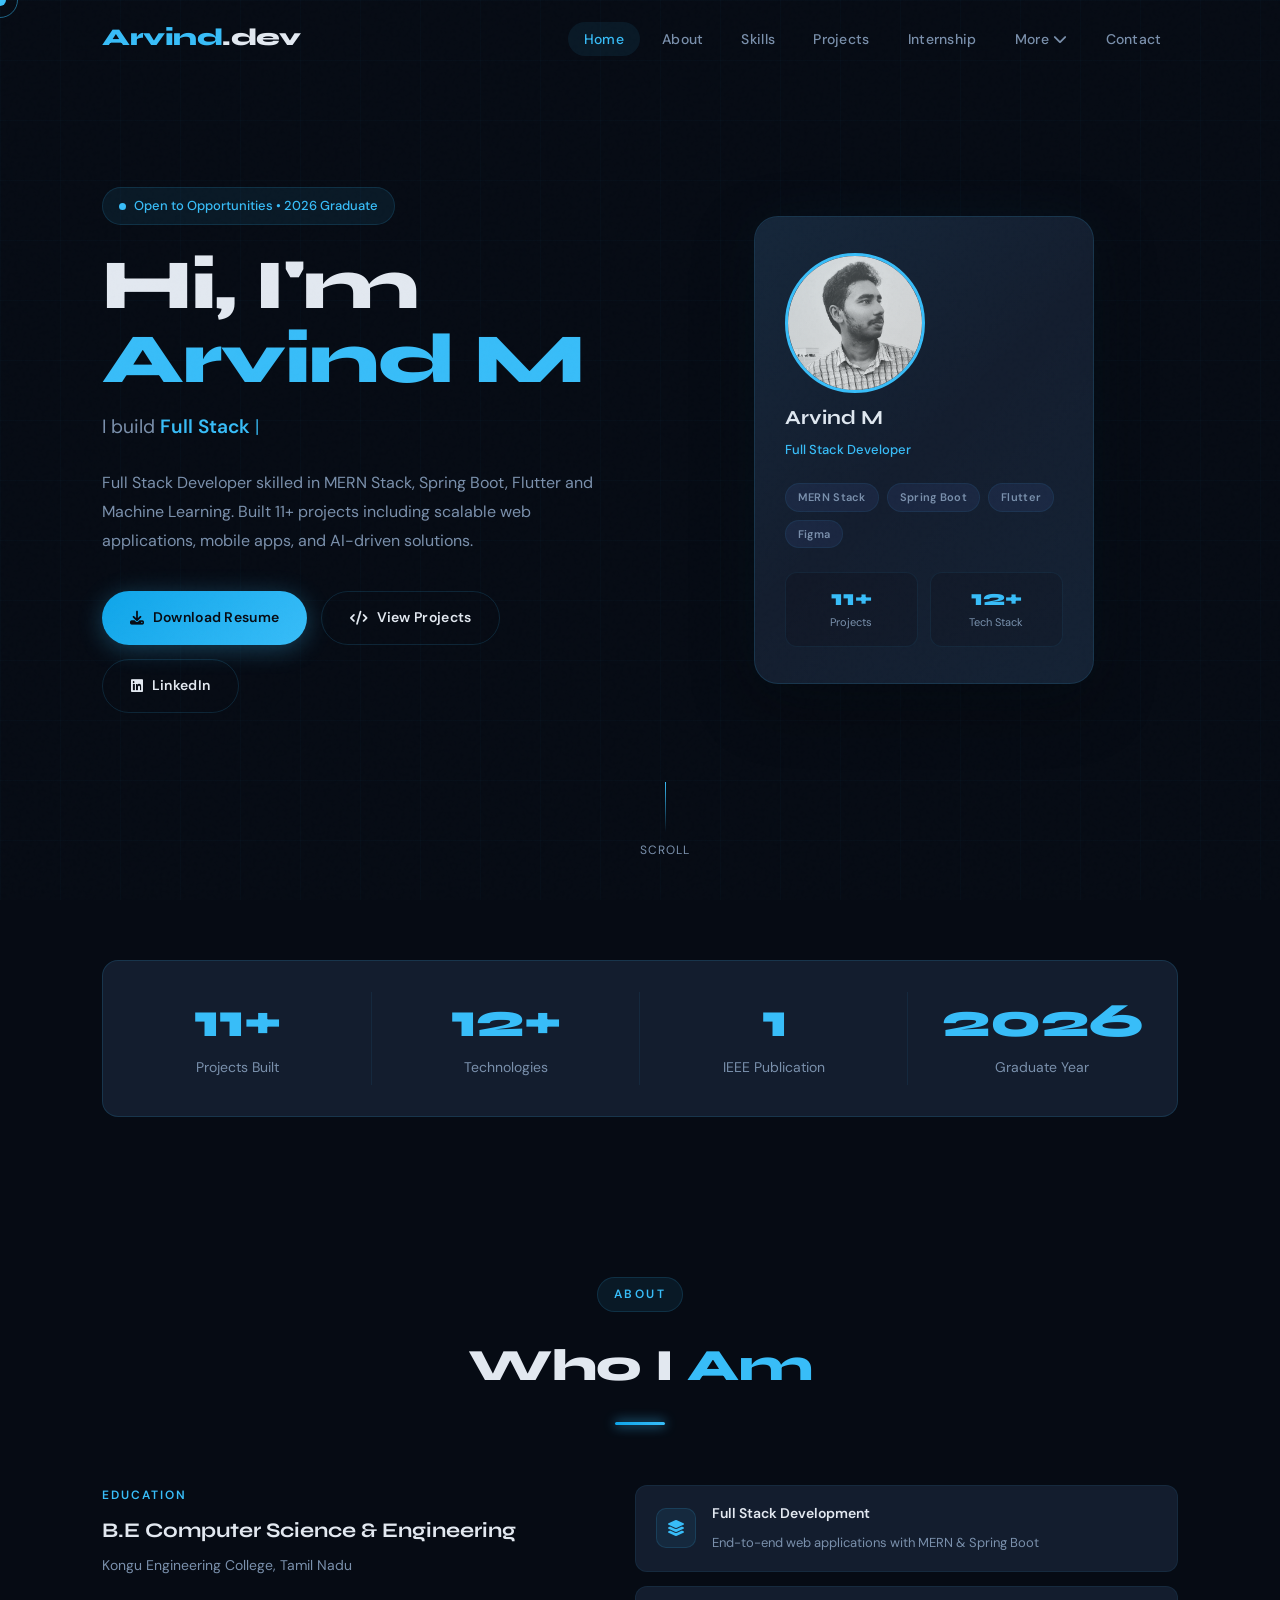
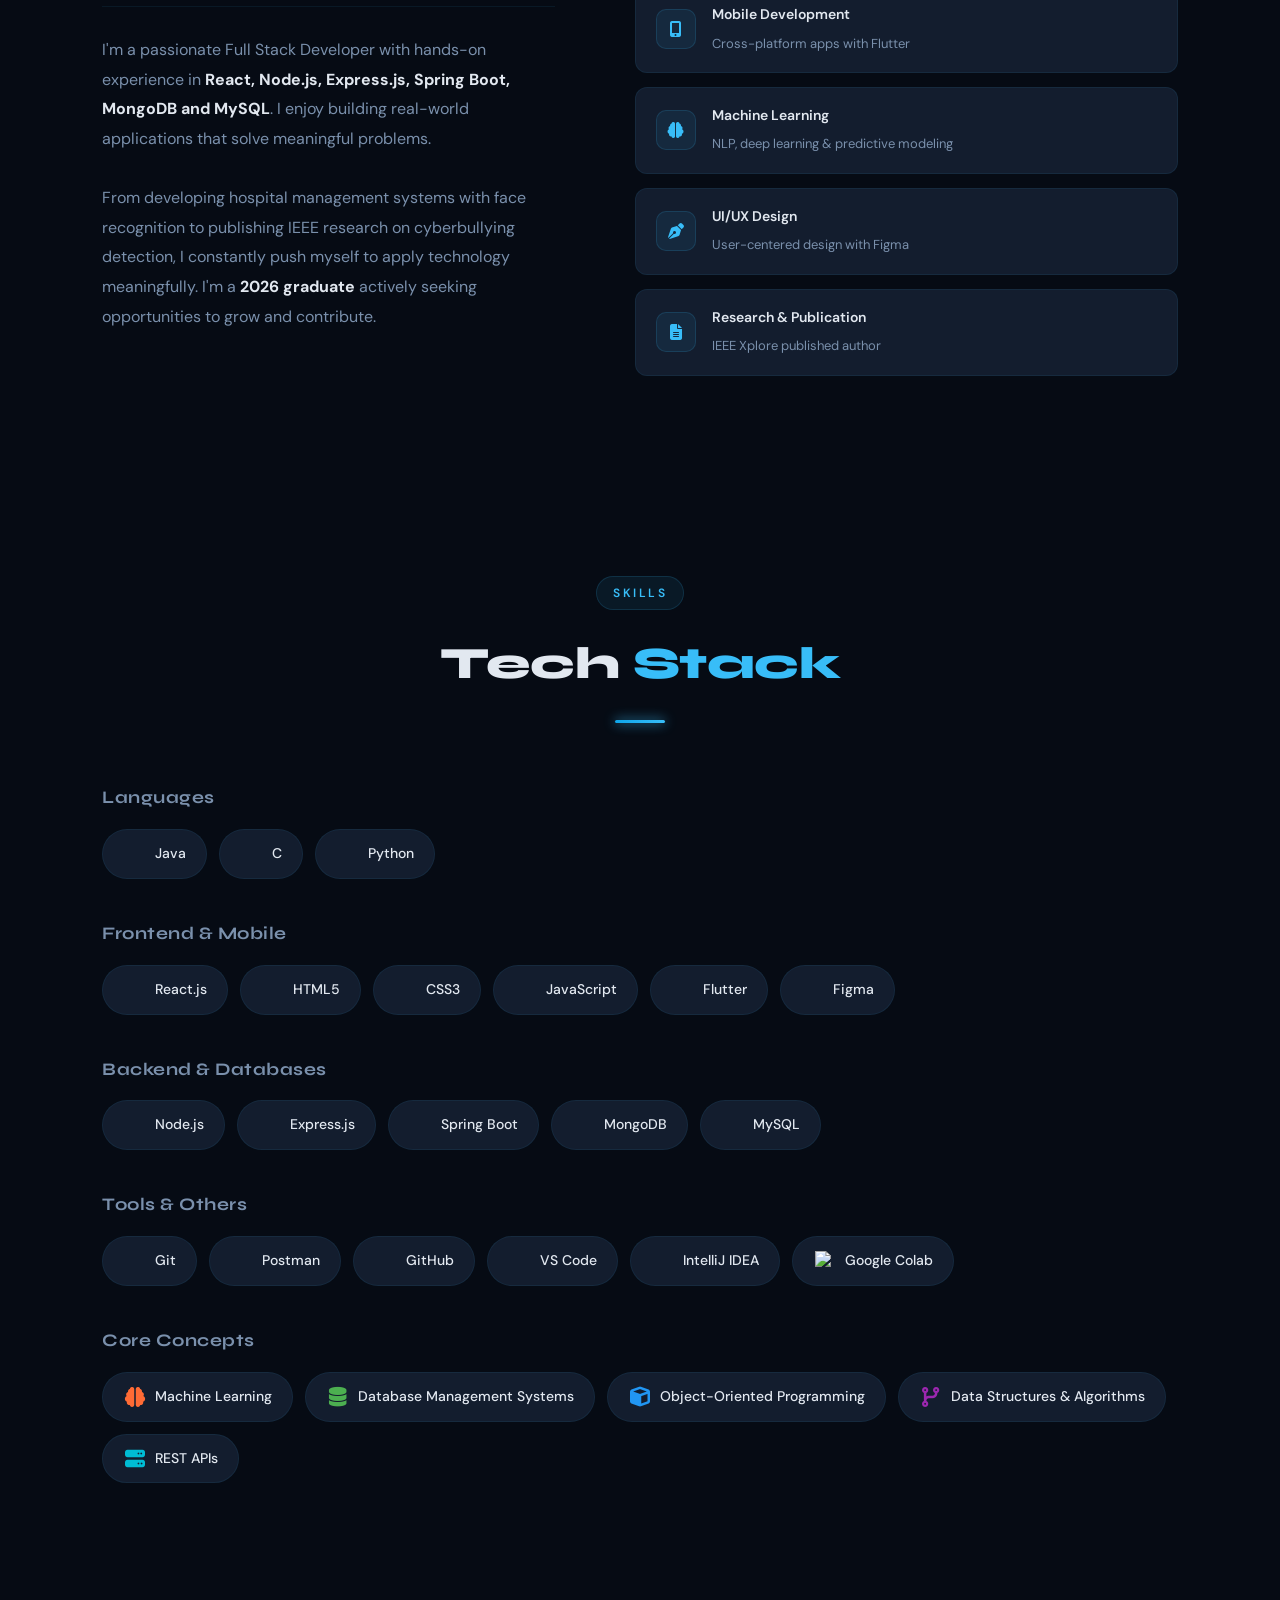
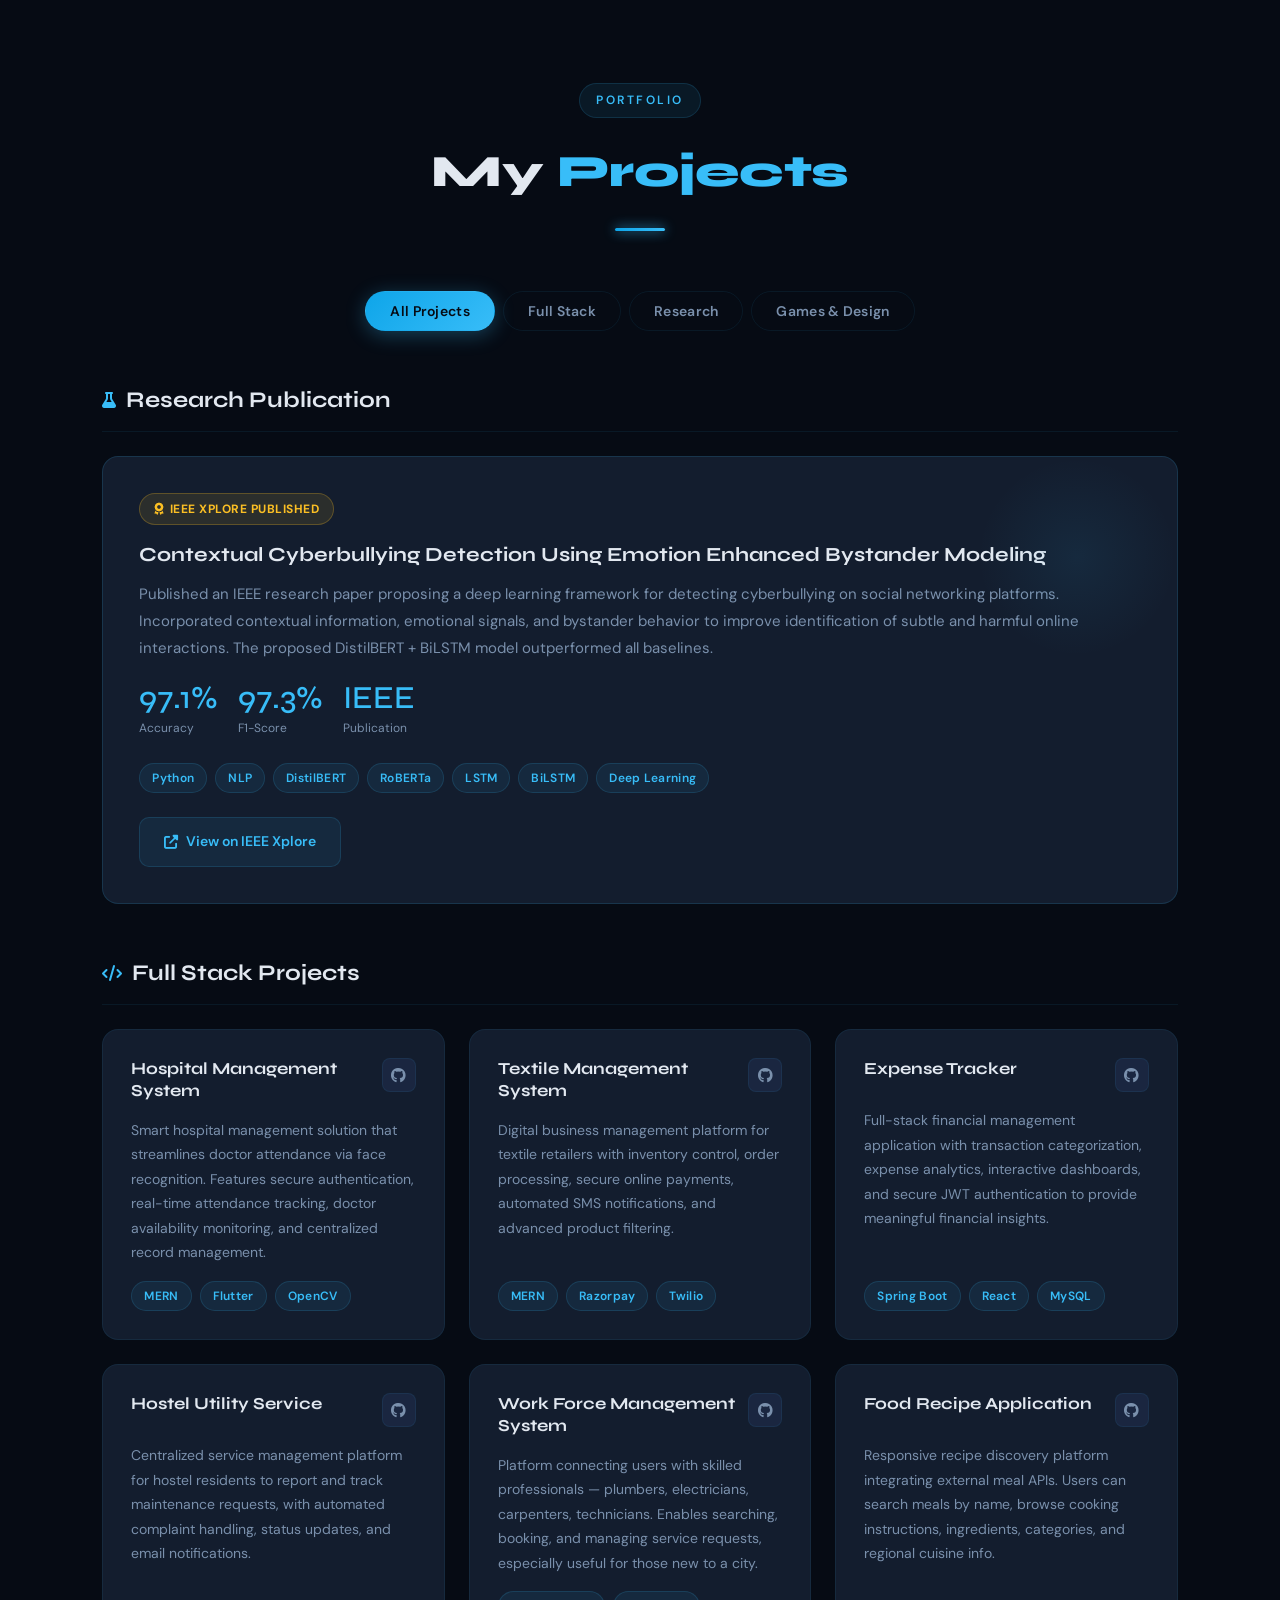
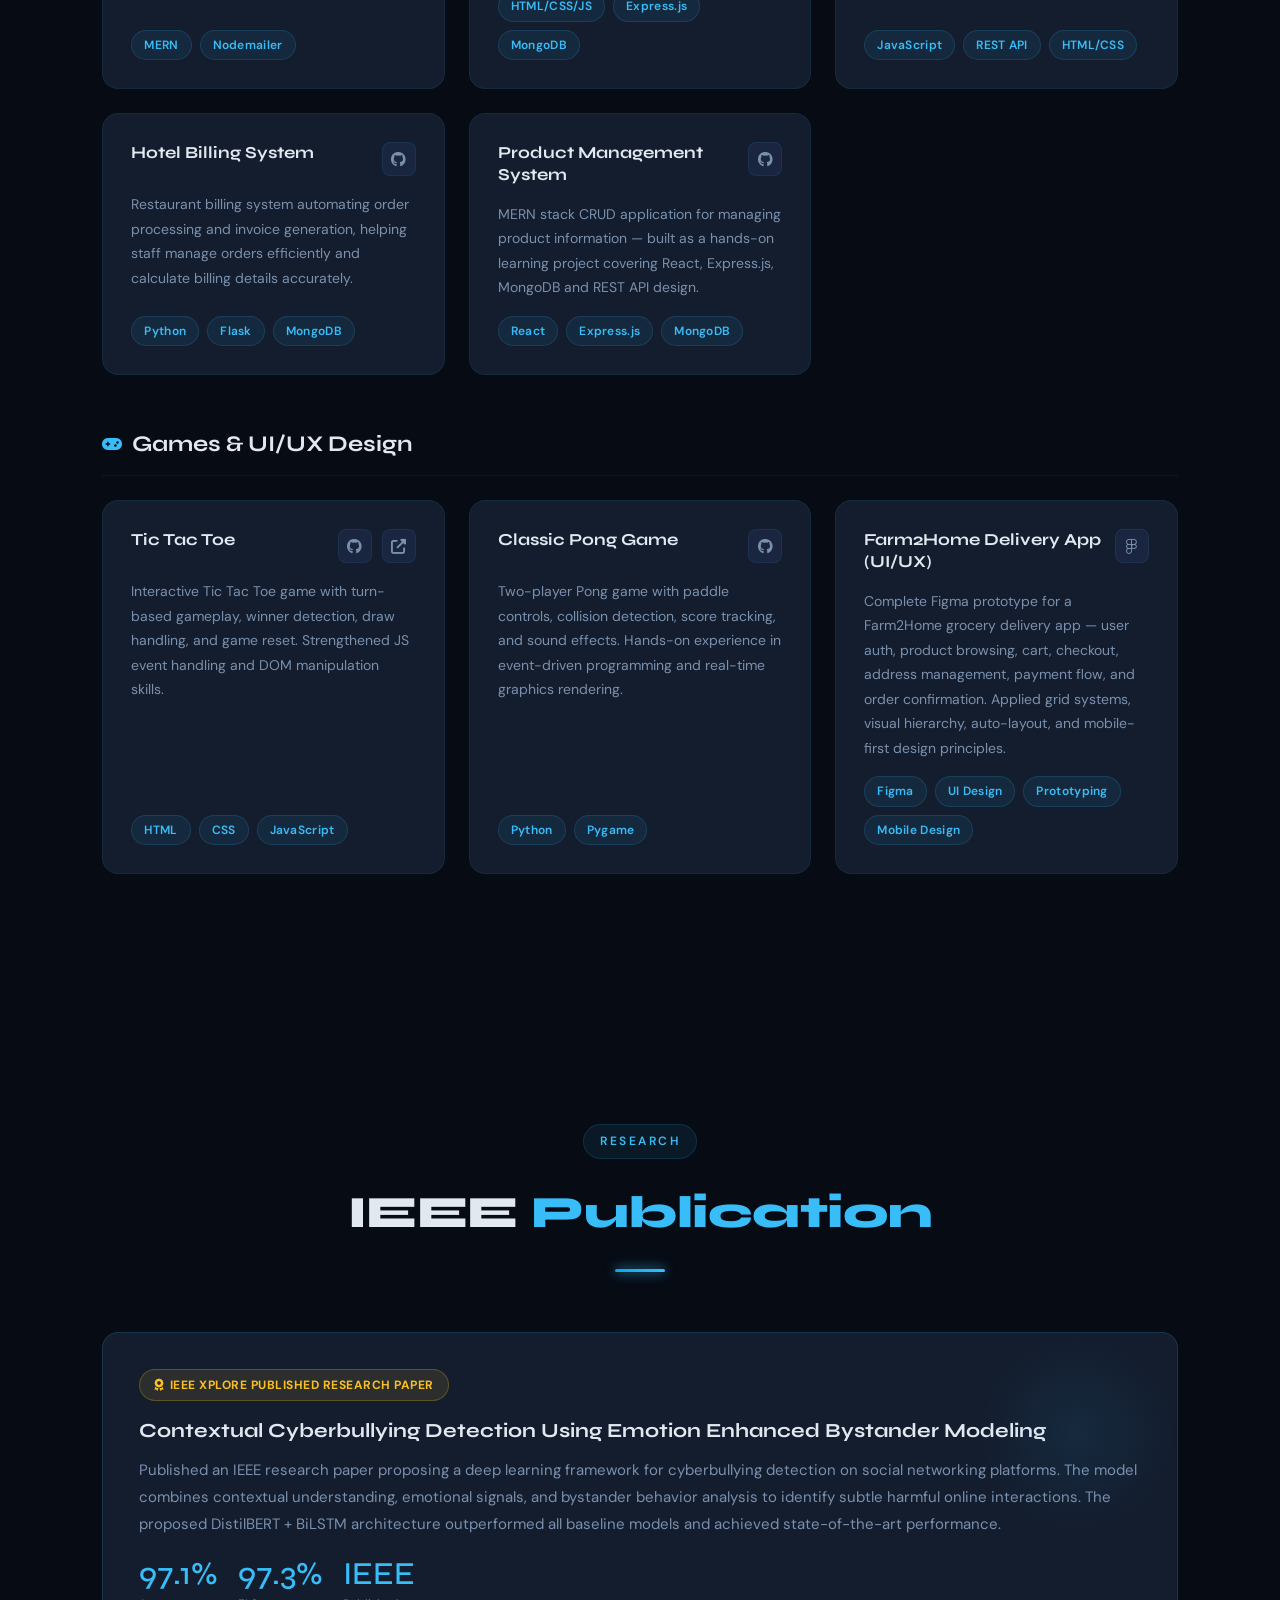
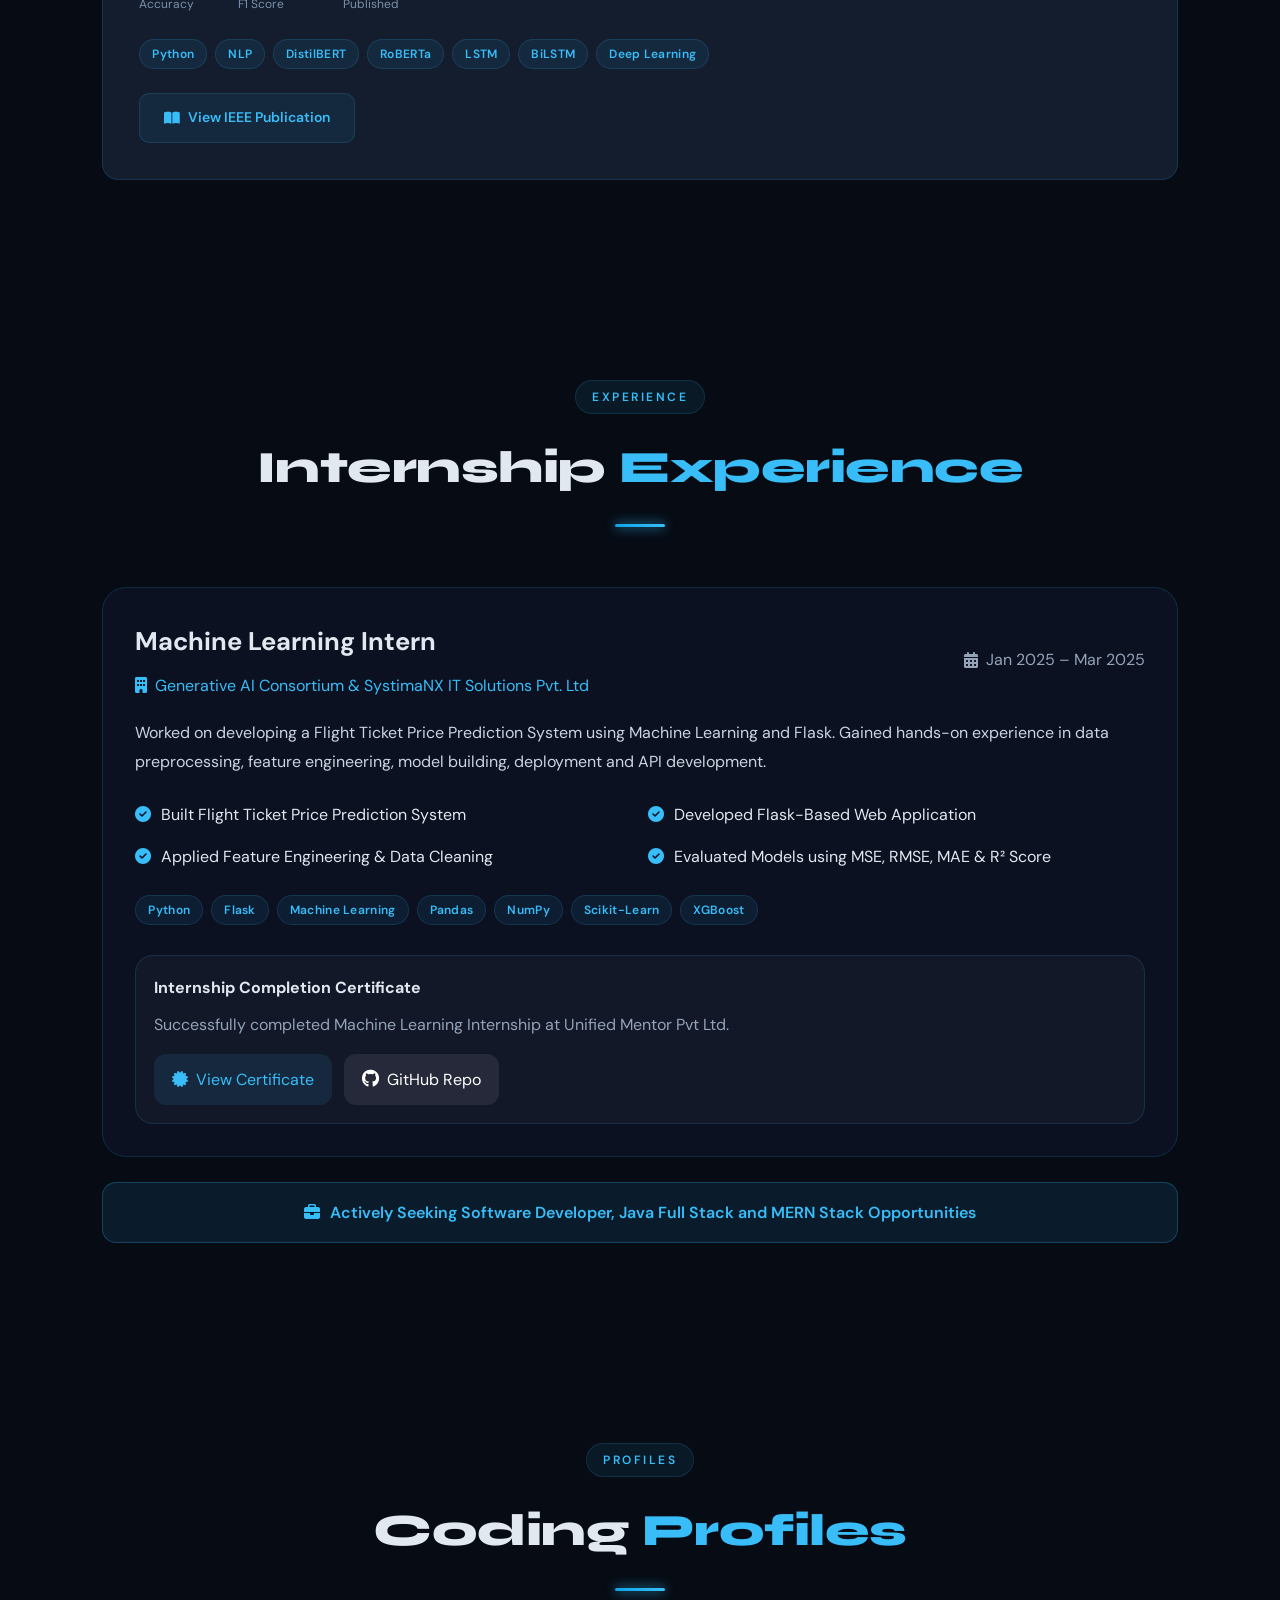
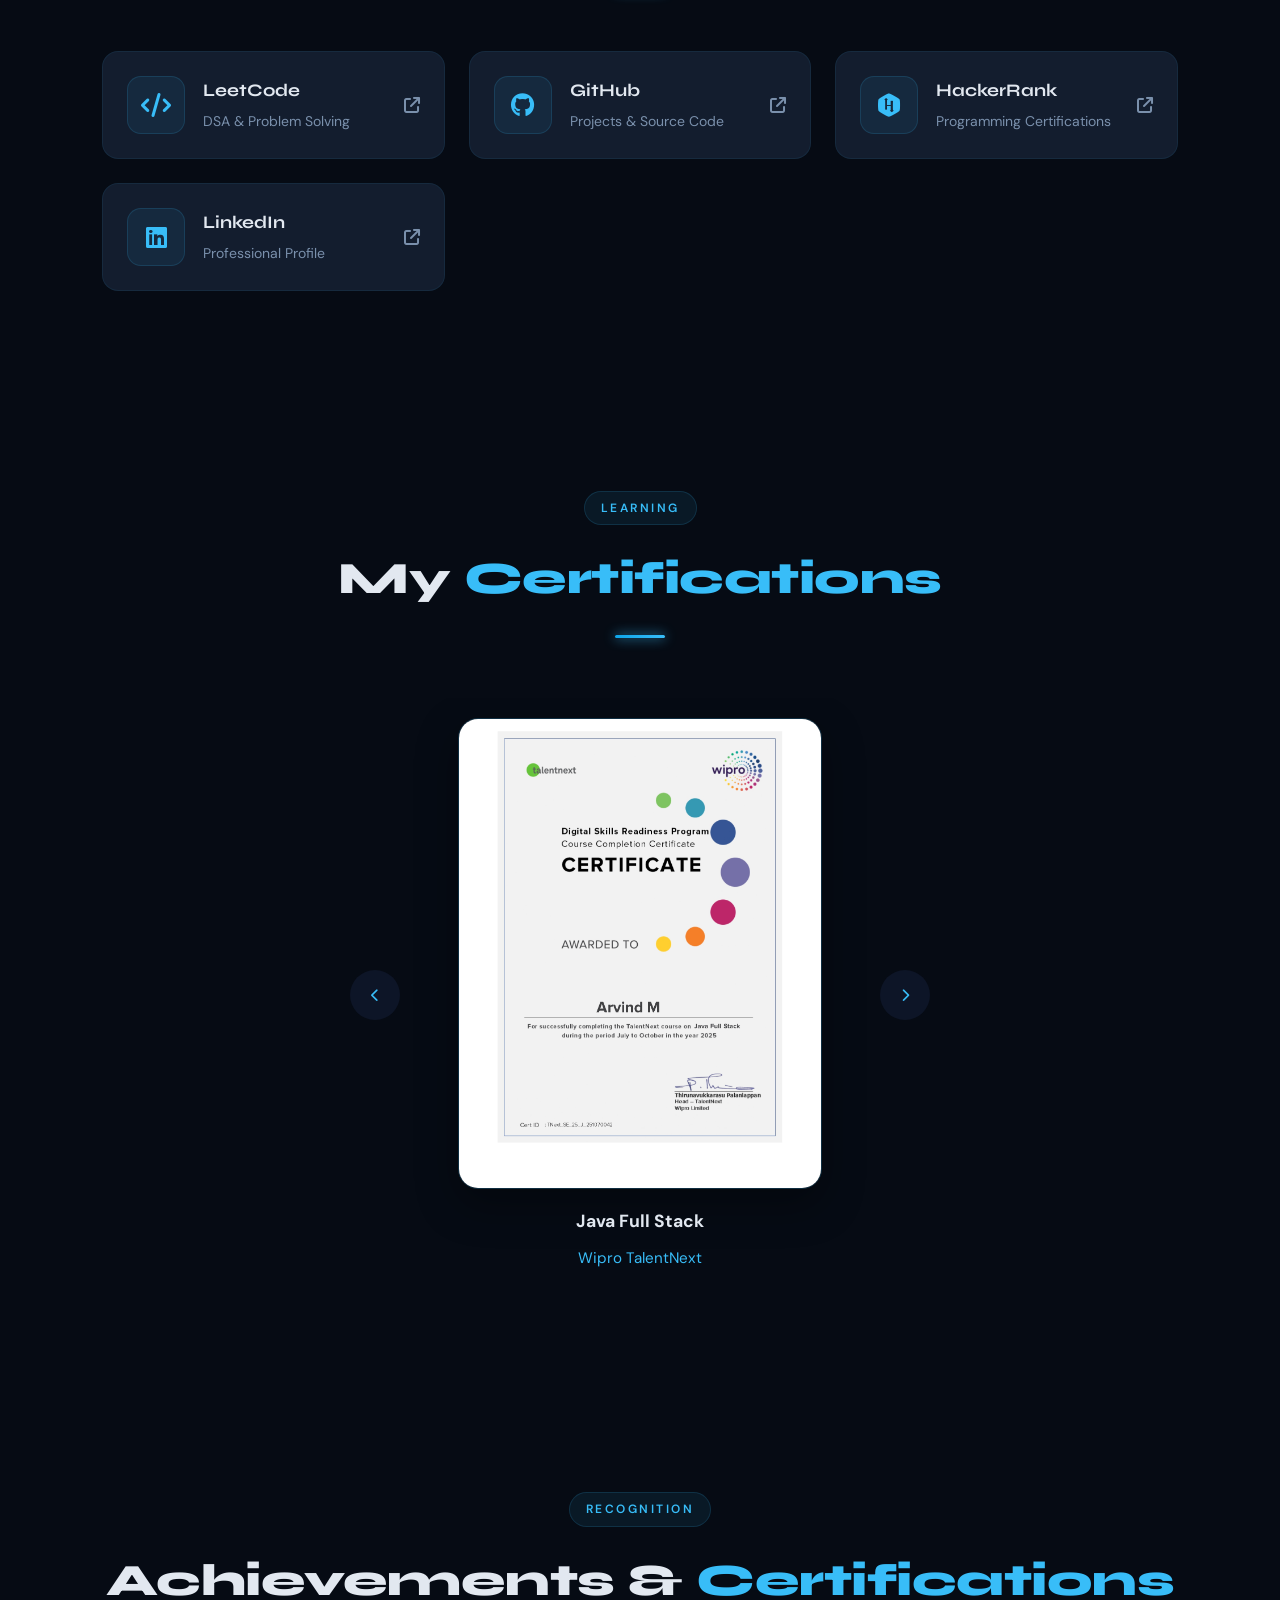
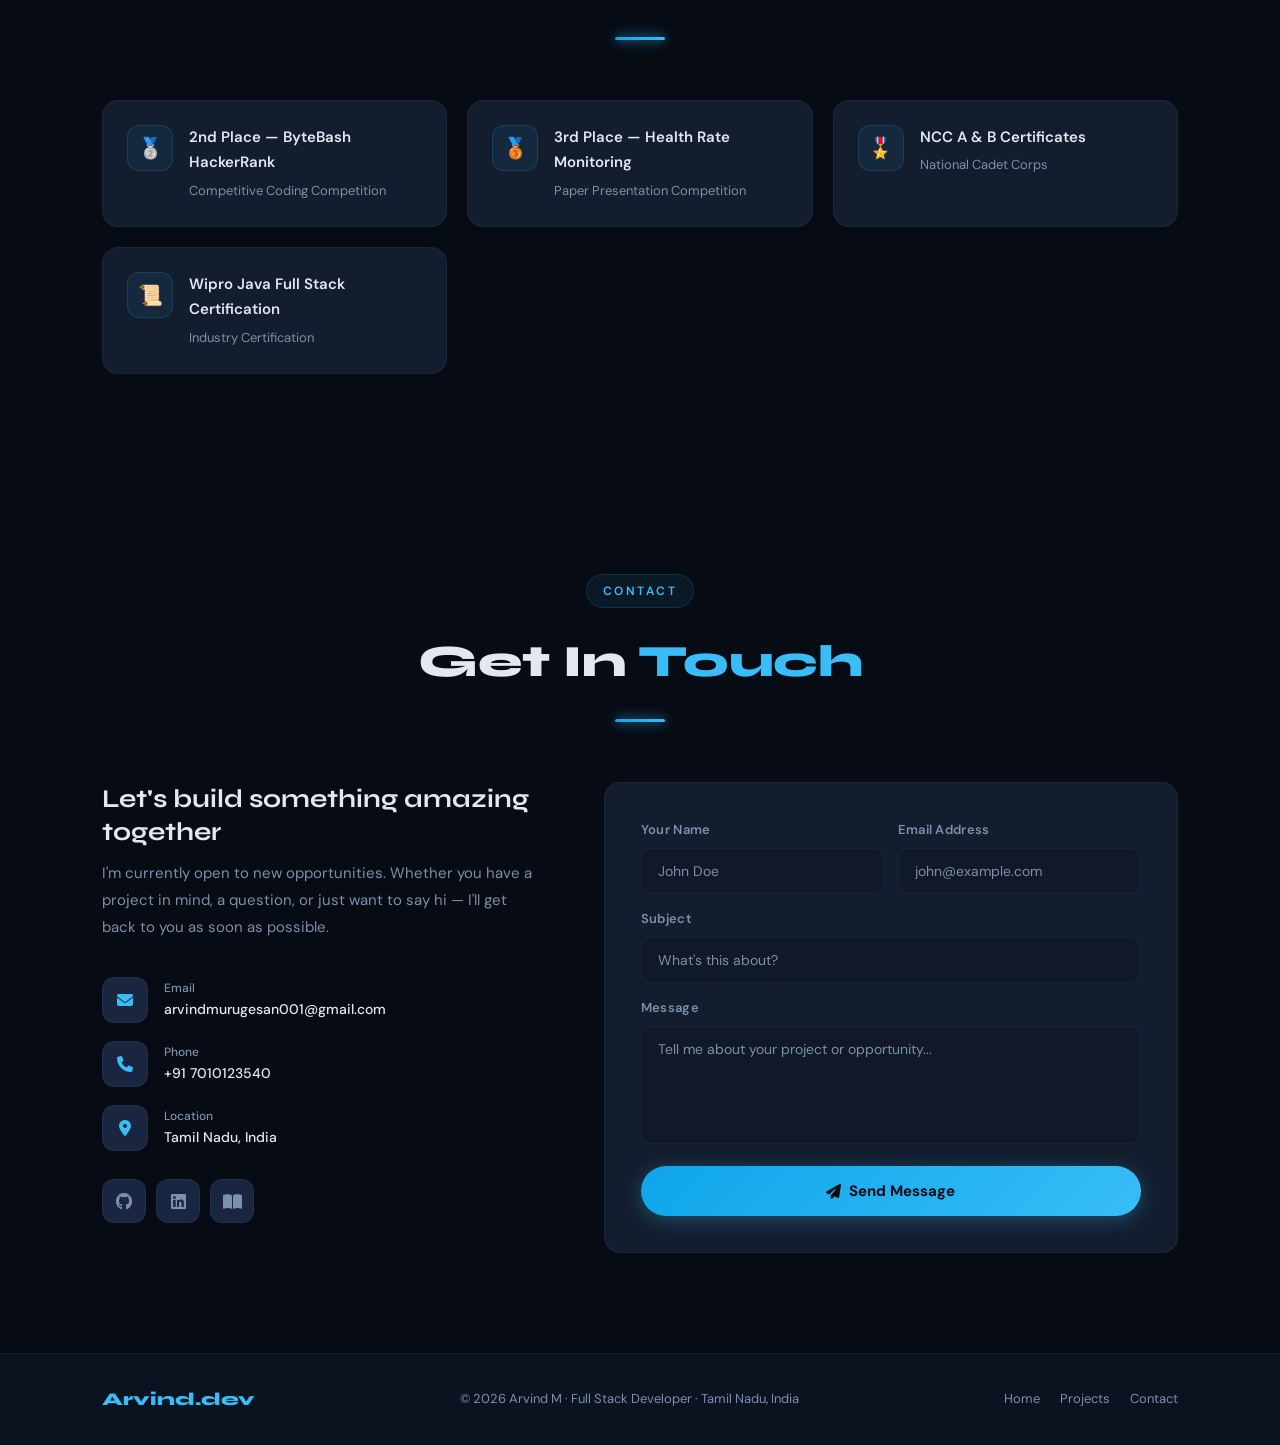
==== commit bd19de30: "v2" ====
--- a/index.html
+++ b/index.html
@@ -8,7 +8,9 @@
 <link rel="preconnect" href="https://fonts.gstatic.com" crossorigin>
 <link href="https://fonts.googleapis.com/css2?family=Syne:wght@400;600;700;800&family=DM+Sans:ital,opsz,wght@0,9..40,300;0,9..40,400;0,9..40,500;1,9..40,300&display=swap" rel="stylesheet">
 <link rel="stylesheet" href="https://cdnjs.cloudflare.com/ajax/libs/font-awesome/6.5.1/css/all.min.css">
- <link rel="stylesheet" href="Style.css">
+<link rel="stylesheet" href="https://cdn.jsdelivr.net/gh/devicons/devicon@latest/devicon.min.css">
+<script src="https://cdn.jsdelivr.net/npm/@emailjs/browser@4/dist/email.min.js"></script>
+<link rel="stylesheet" href="Style.css">
 
 </head>
 <body>
@@ -27,7 +29,18 @@
     <li><a href="#skills">Skills</a></li>
     <li><a href="#projects">Projects</a></li>
     <li><a href="#internship">Internship</a></li>
-    <li><a href="#achievements">Achievements</a></li>
+    <li class="dropdown">
+    <a href="#">
+        More <i class="fas fa-chevron-down"></i>
+    </a>
+
+    <ul class="dropdown-menu">
+        <li><a href="#achievements">Achievements</a></li>
+        <li><a href="#coding">Coding Profiles</a></li>
+        <li><a href="#publication">Publication</a></li>
+        <li><a href="#certifications">Certifications</a></li>
+    </ul>
+</li>
     <li><a href="#contact">Contact</a></li>
   </ul>
   <div class="hamburger" id="hamburger">
@@ -36,14 +49,78 @@
 </nav>
 
 <!-- MOBILE MENU -->
-<div class="mobile-menu" id="mobileMenu">
-  <span class="close-menu" id="closeMenu"><i class="fas fa-times"></i></span>
-  <a href="#home" onclick="closeMobileMenu()">Home</a>
-  <a href="#about" onclick="closeMobileMenu()">About</a>
-  <a href="#skills" onclick="closeMobileMenu()">Skills</a>
-  <a href="#projects" onclick="closeMobileMenu()">Projects</a>
-  <a href="#achievements" onclick="closeMobileMenu()">Achievements</a>
-  <a href="#contact" onclick="closeMobileMenu()">Contact</a>
+<div id="mobileMenu" class="mobile-menu">
+
+  <button id="closeMenu" class="close-menu">
+    <i class="fas fa-times"></i>
+  </button>
+
+  <div class="mobile-group">
+    <div class="mobile-heading">Navigation</div>
+
+    <a href="#home" onclick="closeMobileMenu()">
+      <i class="fas fa-house"></i>
+      Home
+    </a>
+
+    <a href="#about" onclick="closeMobileMenu()">
+      <i class="fas fa-user"></i>
+      About
+    </a>
+
+    <a href="#skills" onclick="closeMobileMenu()">
+      <i class="fas fa-code"></i>
+      Skills
+    </a>
+
+    <a href="#projects" onclick="closeMobileMenu()">
+      <i class="fas fa-folder-open"></i>
+      Projects
+    </a>
+
+    <a href="#internship" onclick="closeMobileMenu()">
+      <i class="fas fa-briefcase"></i>
+      Internship
+    </a>
+  </div>
+
+  <div class="mobile-divider"></div>
+
+  <div class="mobile-group">
+    <div class="mobile-heading">More</div>
+
+    <a href="#achievements" onclick="closeMobileMenu()">
+      <i class="fas fa-trophy"></i>
+      Achievements
+    </a>
+
+    <a href="#coding" onclick="closeMobileMenu()">
+      <i class="fas fa-laptop-code"></i>
+      Coding Profiles
+    </a>
+
+    <a href="#publication" onclick="closeMobileMenu()">
+      <i class="fas fa-book"></i>
+      Publication
+    </a>
+
+    <a href="#certifications" onclick="closeMobileMenu()">
+      <i class="fas fa-certificate"></i>
+      Certifications
+    </a>
+  </div>
+
+  <div class="mobile-divider"></div>
+
+  <div class="mobile-group">
+    <div class="mobile-heading">Connect</div>
+
+    <a href="#contact" onclick="closeMobileMenu()">
+      <i class="fas fa-envelope"></i>
+      Contact
+    </a>
+  </div>
+
 </div>
 
 <!-- HERO -->
@@ -59,17 +136,31 @@
         <span class="hero-typing">I build <span class="typed" id="typed"></span><span class="cursor-blink">|</span></span>
       </div>
       <p class="hero-desc">
-        Aspiring Full Stack Developer passionate about building scalable web and mobile applications using MERN Stack, Spring Boot, Flutter and modern software engineering practices.
+Full Stack Developer skilled in MERN Stack, Spring Boot, Flutter and Machine Learning. Built 11+ projects including scalable web applications, mobile apps, and AI-driven solutions.
       </p>
       <div class="hero-cta">
         <a href="https://drive.google.com/file/d/1f-DEdznvuj7_rn6rdJGtMAapeaDi_gYV/view?usp=sharing" class="btn btn-primary"><i class="fas fa-download"></i> Download Resume</a>
         <a href="#projects" class="btn btn-outline"><i class="fas fa-code"></i> View Projects</a>
-      </div>
+      <a href="https://www.linkedin.com/in/arvind-m-a60568259/" class="btn btn-outline"  class="btn btn-primary">
+        <i class="fab fa-linkedin"></i> LinkedIn</a>
+      </div>
+      
+
     </div>
     <div class="hero-visual">
       <div class="hero-card">
        
-          <img src="profile.jpeg" alt="Arvind M" style="width:40%;height:40%;object-fit:cover;border-radius:16px;">
+         <img
+ src="profile.jpeg"
+ alt="Arvind M"
+ style="
+ width:140px;
+ height:140px;
+ object-fit:cover;
+ border-radius:50%;
+ border:3px solid #38bdf8;
+ "
+>
         
         <div class="hc-name">Arvind M</div>
         <div class="hc-role">Full Stack Developer</div>
@@ -175,52 +266,195 @@
 </section>
 
 <!-- SKILLS -->
+<!-- SKILLS -->
 <section id="skills">
   <div class="section-title-wrap reveal">
     <div class="section-label">Skills</div>
     <h2 class="section-title">Tech <span>Stack</span></h2>
     <div class="section-line"></div>
   </div>
+
   <div class="skills-container">
+
+    <!-- Languages -->
     <div class="reveal">
       <div class="skill-category-title">Languages</div>
       <div class="skills-grid stagger">
-        <div class="skill-pill"><span class="skill-icon">☕</span> Java</div>
-        <div class="skill-pill"><span class="skill-icon">⚙️</span> C</div>
-        <div class="skill-pill"><span class="skill-icon">🟨</span> JavaScript</div>
-        <div class="skill-pill"><span class="skill-icon">🐍</span> Python</div>
-      </div>
-    </div>
+        <div class="skill-pill">
+          <span class="skill-icon"><i class="devicon-java-plain colored"></i></span>
+          Java
+        </div>
+
+        <div class="skill-pill">
+          <span class="skill-icon"><i class="devicon-c-plain colored"></i></span>
+          C
+        </div>
+
+
+        <div class="skill-pill">
+          <span class="skill-icon"><i class="devicon-python-plain colored"></i></span>
+          Python
+        </div>
+      </div>
+    </div>
+
+    <!-- Frontend & Mobile -->
     <div class="reveal">
       <div class="skill-category-title">Frontend & Mobile</div>
       <div class="skills-grid stagger">
-        <div class="skill-pill"><span class="skill-icon">⚛️</span> React.js</div>
-        <div class="skill-pill"><span class="skill-icon">💙</span> Flutter</div>
-        <div class="skill-pill"><span class="skill-icon">🎨</span> HTML / CSS</div>
-        <div class="skill-pill"><span class="skill-icon">🖼️</span> Figma</div>
-      </div>
-    </div>
+
+        <div class="skill-pill">
+          <span class="skill-icon"><i class="devicon-react-original colored"></i></span>
+          React.js
+        </div>
+        <div class="skill-pill">
+          <span class="skill-icon"><i class="devicon-html5-plain colored"></i></span>
+          HTML5
+        </div>
+
+        <div class="skill-pill">
+          <span class="skill-icon"><i class="devicon-css3-plain colored"></i></span>
+          CSS3
+        </div>
+        <div class="skill-pill">
+          <span class="skill-icon"><i class="devicon-javascript-plain colored"></i></span>
+          JavaScript
+        </div>
+
+        <div class="skill-pill">
+          <span class="skill-icon"><i class="devicon-flutter-plain colored"></i></span>
+          Flutter
+        </div>
+
+        <div class="skill-pill">
+          <span class="skill-icon"><i class="devicon-figma-plain colored"></i></span>
+          Figma
+        </div>
+
+      </div>
+    </div>
+
+    <!-- Backend & Databases -->
     <div class="reveal">
       <div class="skill-category-title">Backend & Databases</div>
       <div class="skills-grid stagger">
-        <div class="skill-pill"><span class="skill-icon">🟢</span> Node.js</div>
-        <div class="skill-pill"><span class="skill-icon">🚂</span> Express.js</div>
-        <div class="skill-pill"><span class="skill-icon">🍃</span> Spring Boot</div>
-        <div class="skill-pill"><span class="skill-icon">🍃</span> MongoDB</div>
-        <div class="skill-pill"><span class="skill-icon">🐬</span> MySQL</div>
-        <div class="skill-pill"><span class="skill-icon">🐍</span> Flask</div>
-      </div>
-    </div>
+
+        <div class="skill-pill">
+          <span class="skill-icon"><i class="devicon-nodejs-plain colored"></i></span>
+          Node.js
+        </div>
+
+        <div class="skill-pill">
+          <span class="skill-icon"><i class="devicon-express-original"></i></span>
+          Express.js
+        </div>
+
+        <div class="skill-pill">
+          <span class="skill-icon"><i class="devicon-spring-original colored"></i></span>
+          Spring Boot
+        </div>
+
+        <div class="skill-pill">
+          <span class="skill-icon"><i class="devicon-mongodb-plain colored"></i></span>
+          MongoDB
+        </div>
+
+        <div class="skill-pill">
+          <span class="skill-icon"><i class="devicon-mysql-plain colored"></i></span>
+          MySQL
+        </div>
+
+      </div>
+    </div>
+
+    <!-- Tools & Others -->
     <div class="reveal">
       <div class="skill-category-title">Tools & Others</div>
       <div class="skills-grid stagger">
-        <div class="skill-pill"><span class="skill-icon">🐙</span> Git</div>
-        <div class="skill-pill"><span class="skill-icon">📮</span> Postman</div>
-        <div class="skill-pill"><span class="skill-icon">🤖</span> OpenCV</div>
-        <div class="skill-pill"><span class="skill-icon">🧠</span> DistilBERT / RoBERTa</div>
-        <div class="skill-pill"><span class="skill-icon">📊</span> XGBoost</div>
-      </div>
-    </div>
+
+        <div class="skill-pill">
+          <span class="skill-icon"><i class="devicon-git-plain colored"></i></span>
+          Git
+        </div>
+
+        <div class="skill-pill">
+          <span class="skill-icon"><i class="devicon-postman-plain colored"></i></span>
+          Postman
+        </div>
+
+        <div class="skill-pill">
+          <span class="skill-icon"><i class="devicon-github-original"></i></span>
+          GitHub
+        </div>
+        <div class="skill-pill">
+  <span class="skill-icon">
+    <i class="devicon-vscode-plain colored"></i>
+  </span>
+  VS Code
+</div>
+
+<div class="skill-pill">
+  <span class="skill-icon">
+    <i class="devicon-intellij-plain colored"></i>
+  </span>
+  IntelliJ IDEA
+</div>
+<div class="skill-pill">
+  <span class="skill-icon">
+    <img src="https://colab.research.google.com/img/colab_favicon_256px.png"
+         alt="Google Colab"
+         style="width:20px;height:20px;">
+  </span>
+  Google Colab
+</div>
+
+      </div>
+    </div>
+
+  <!-- Core Concepts -->
+<div class="reveal">
+    <div class="skill-category-title">Core Concepts</div>
+
+    <div class="skills-grid stagger">
+
+        <div class="skill-pill">
+            <span class="skill-icon">
+                <i class="fas fa-brain" style="color:#FF6B35;"></i>
+            </span>
+            Machine Learning
+        </div>
+
+        <div class="skill-pill">
+            <span class="skill-icon">
+                <i class="fas fa-database" style="color:#4CAF50;"></i>
+            </span>
+            Database Management Systems
+        </div>
+
+        <div class="skill-pill">
+            <span class="skill-icon">
+                <i class="fas fa-cube" style="color:#2196F3;"></i>
+            </span>
+            Object-Oriented Programming
+        </div>
+
+        <div class="skill-pill">
+            <span class="skill-icon">
+                <i class="fas fa-code-branch" style="color:#9C27B0;"></i>
+            </span>
+            Data Structures & Algorithms
+        </div>
+
+        <div class="skill-pill">
+            <span class="skill-icon">
+                <i class="fas fa-server" style="color:#00BCD4;"></i>
+            </span>
+            REST APIs
+        </div>
+
+
+    </div>
+</div>
   </div>
 </section>
 
@@ -429,39 +663,359 @@
   </div>
 </section>
 
+<section id="publication" class="section">
+
+  <div class="section-title-wrap reveal">
+    <div class="section-label">Research</div>
+    <h2 class="section-title">IEEE <span>Publication</span></h2>
+    <div class="section-line"></div>
+  </div>
+
+  <div class="reveal">
+    <div class="research-card">
+
+      <div class="research-badge">
+        <i class="fas fa-award"></i>
+        IEEE Xplore Published Research Paper
+      </div>
+
+      <div class="research-title">
+        Contextual Cyberbullying Detection Using Emotion Enhanced Bystander Modeling
+      </div>
+
+      <p class="research-desc">
+        Published an IEEE research paper proposing a deep learning framework for
+        cyberbullying detection on social networking platforms. The model combines
+        contextual understanding, emotional signals, and bystander behavior analysis
+        to identify subtle harmful online interactions. The proposed DistilBERT +
+        BiLSTM architecture outperformed all baseline models and achieved state-of-the-art
+        performance.
+      </p>
+
+      <div class="research-metrics">
+
+        <div class="metric">
+          <span class="metric-val">97.1%</span>
+          <span class="metric-lbl">Accuracy</span>
+        </div>
+
+        <div class="metric">
+          <span class="metric-val">97.3%</span>
+          <span class="metric-lbl">F1 Score</span>
+        </div>
+
+        <div class="metric">
+          <span class="metric-val">IEEE</span>
+          <span class="metric-lbl">Published</span>
+        </div>
+
+      </div>
+
+      <div class="tech-stack" style="margin-bottom:24px">
+
+        <span class="tech-tag">Python</span>
+        <span class="tech-tag">NLP</span>
+        <span class="tech-tag">DistilBERT</span>
+        <span class="tech-tag">RoBERTa</span>
+        <span class="tech-tag">LSTM</span>
+        <span class="tech-tag">BiLSTM</span>
+        <span class="tech-tag">Deep Learning</span>
+
+      </div>
+
+      <a href="https://ieeexplore.ieee.org/document/11436665"
+         target="_blank"
+         class="research-link">
+
+        <i class="fas fa-book-open"></i>
+        View IEEE Publication
+
+      </a>
+
+    </div>
+  </div>
+
+</section>
+
 <!-- INTERNSHIP -->
-<section id="internship">
+<section id="internship" class="section">
+
   <div class="section-title-wrap reveal">
     <div class="section-label">Experience</div>
     <h2 class="section-title">Internship <span>Experience</span></h2>
     <div class="section-line"></div>
   </div>
+
   <div class="internship-card reveal">
+
     <div class="internship-header">
+
       <div>
-        <div class="internship-org">Generative AI Consortium & SystimaNX IT Solutions Pvt. Ltd.</div>
-        <div class="internship-role">Machine Learning Intern — Flight Ticket Price Prediction</div>
-        <div class="internship-meta">
-          <span class="internship-date"><i class="fas fa-calendar"></i> Jul 2024 – Oct 2024</span>
-          <span class="internship-date"><i class="fas fa-wifi"></i> Remote</span>
-        </div>
-      </div>
-      <div class="internship-badge"><i class="fas fa-check-circle"></i> Completed</div>
-    </div>
-    <div class="highlight-box">
-      <div class="highlight-num">97.7%</div>
-      <div class="highlight-text">Prediction accuracy achieved<br>using XGBoost Regressor</div>
-    </div>
-    <ul class="internship-list">
-      <li>Developed and evaluated ML models including <strong>SVR, XGBoost, and Linear Regression</strong> for predicting airline ticket prices.</li>
-      <li>Performed data preprocessing, feature engineering, outlier handling, dimensionality reduction (PCA), and model optimization.</li>
-      <li>Applied performance metrics: <strong>MSE, RMSE, MAE, and R² Score</strong> to compare model performance.</li>
-      <li>Built a <strong>Flask-based web application</strong> with HTML templates for real-time ticket price predictions based on user inputs.</li>
-      <li>Gained hands-on experience in ML pipeline design, feature engineering, model deployment, and API development.</li>
-    </ul>
-  </div>
+        <h3 class="internship-role">
+          Machine Learning Intern
+        </h3>
+
+        <div class="internship-company">
+          <i class="fas fa-building"></i>
+          Generative AI Consortium & SystimaNX IT Solutions
+Pvt. Ltd
+        </div>
+      </div>
+
+      <div class="internship-duration">
+        <i class="fas fa-calendar-alt"></i>
+        Jan 2025 – Mar 2025
+      </div>
+
+    </div>
+
+    <p class="internship-summary">
+      Worked on developing a Flight Ticket Price Prediction System
+      using Machine Learning and Flask. Gained hands-on experience
+      in data preprocessing, feature engineering, model building,
+      deployment and API development.
+    </p>
+
+    <div class="internship-highlights">
+
+      <div class="highlight-item">
+        <i class="fas fa-check-circle"></i>
+        Built Flight Ticket Price Prediction System
+      </div>
+
+      <div class="highlight-item">
+        <i class="fas fa-check-circle"></i>
+        Developed Flask-Based Web Application
+      </div>
+
+      <div class="highlight-item">
+        <i class="fas fa-check-circle"></i>
+        Applied Feature Engineering & Data Cleaning
+      </div>
+
+      <div class="highlight-item">
+        <i class="fas fa-check-circle"></i>
+        Evaluated Models using MSE, RMSE, MAE & R² Score
+      </div>
+
+    </div>
+
+    <div class="tech-stack">
+
+      <span class="tech-tag">Python</span>
+      <span class="tech-tag">Flask</span>
+      <span class="tech-tag">Machine Learning</span>
+      <span class="tech-tag">Pandas</span>
+      <span class="tech-tag">NumPy</span>
+      <span class="tech-tag">Scikit-Learn</span>
+      <span class="tech-tag">XGBoost</span>
+
+    </div>
+
+    <!-- Certificate -->
+
+    <div class="internship-certificate">
+
+
+     <div class="cert-content">
+
+  <h4>Internship Completion Certificate</h4>
+
+  <p>
+    Successfully completed Machine Learning Internship
+    at Unified Mentor Pvt Ltd.
+  </p>
+
+  <div class="internship-actions">
+
+    <a
+      href="certificates/internship-certificate.jpg"
+      target="_blank"
+      class="view-cert-btn"
+    >
+      <i class="fas fa-certificate"></i>
+      View Certificate
+    </a>
+
+    <a
+      href="https://github.com/Arvind22cse/ML_INTERNSHIP.git"
+      target="_blank"
+      class="github-btn"
+    >
+      <i class="fab fa-github"></i>
+      GitHub Repo
+    </a>
+
+  </div>
+
+</div>
+
+    </div>
+
+  </div>
+<div class="availability-banner">
+  <i class="fas fa-briefcase"></i>
+  Actively Seeking Software Developer, Java Full Stack and MERN Stack Opportunities
+</div>
 </section>
-
+<!-- CODING PROFILES -->
+<section id="coding">
+  <div class="section-title-wrap reveal">
+    <div class="section-label">Profiles</div>
+    <h2 class="section-title">Coding <span>Profiles</span></h2>
+    <div class="section-line"></div>
+  </div>
+
+  <div class="coding-grid reveal">
+
+    <!-- LeetCode -->
+    <a href="https://leetcode.com/u/CSE_22CSR023/"
+       target="_blank"
+       class="coding-card">
+      <div class="coding-icon">
+        <i class="fas fa-code"></i>
+      </div>
+
+      <div class="coding-info">
+        <h3>LeetCode</h3>
+        <p>DSA & Problem Solving</p>
+      </div>
+
+      <i class="fas fa-arrow-up-right-from-square"></i>
+    </a>
+
+    <!-- GitHub -->
+    <a href="https://github.com/Arvind22cse"
+       target="_blank"
+       class="coding-card">
+      <div class="coding-icon">
+        <i class="fab fa-github"></i>
+      </div>
+
+      <div class="coding-info">
+        <h3>GitHub</h3>
+        <p>Projects & Source Code</p>
+      </div>
+
+      <i class="fas fa-arrow-up-right-from-square"></i>
+    </a>
+
+    <!-- HackerRank -->
+    <a href="https://www.hackerrank.com/profile/22CSR023_ARVI"
+       target="_blank"
+       class="coding-card">
+      <div class="coding-icon">
+        <i class="fab fa-hackerrank"></i>
+      </div>
+
+      <div class="coding-info">
+        <h3>HackerRank</h3>
+        <p>Programming Certifications</p>
+      </div>
+
+      <i class="fas fa-arrow-up-right-from-square"></i>
+    </a>
+
+    <!-- LinkedIn -->
+    <a href="https://www.linkedin.com/in/arvind-m-a60568259/"
+       target="_blank"
+       class="coding-card">
+      <div class="coding-icon">
+        <i class="fab fa-linkedin"></i>
+      </div>
+
+      <div class="coding-info">
+        <h3>LinkedIn</h3>
+        <p>Professional Profile</p>
+      </div>
+
+      <i class="fas fa-arrow-up-right-from-square"></i>
+    </a>
+
+  </div>
+
+  
+</section>
+<section id="certifications" class="section">
+
+  <div class="section-title-wrap reveal">
+    <div class="section-label">Learning</div>
+    <h2 class="section-title">My <span>Certifications</span></h2>
+    <div class="section-line"></div>
+  </div>
+
+  <div class="cert-slider-container reveal">
+
+    <button class="cert-btn prev">
+      <i class="fas fa-chevron-left"></i>
+    </button>
+
+    <div class="cert-slider">
+
+      <div class="cert-slide active">
+        <img
+    src="certificates/Wipro.jpg"
+    alt=""
+    class="portrait-cert"
+  >
+
+  <div class="cert-info">
+    <h3>Java Full Stack</h3>
+    <span>Wipro TalentNext</span>
+  </div>
+
+</div>
+      <div class="cert-slide">
+        <img src="certificates/code_galatta.jpg" alt="">
+        <div class="cert-info">
+          <h3>C, C++, Python Data Science & Java</h3>
+          <span>Code Galatta</span>
+        </div>
+      </div>
+
+      <div class="cert-slide">
+        <img src="certificates/infosys.jpg" alt="">
+        <div class="cert-info">
+          <h3>Java Programming Fundamentals</h3>
+          <span>Infosys Springboard</span>
+        </div>
+      </div>
+
+      
+
+      <div class="cert-slide">
+        <img src="certificates/HR_Java.jpg" alt="">
+        <div class="cert-info">
+          <h3>Java Basic</h3>
+          <span>HackerRank</span>
+        </div>
+      </div>
+
+      <div class="cert-slide">
+        <img src="certificates/HR_SQL_INTER.jpg" alt="">
+        <div class="cert-info">
+          <h3>SQL Intermediate</h3>
+          <span>HackerRank</span>
+        </div>
+      </div>
+
+       <div class="cert-slide">
+        <img src="certificates/sql_basic_Hr.jpg" alt="">
+        <div class="cert-info">
+          <h3>SQL Basic</h3>
+          <span>HackerRank</span>
+        </div>
+      </div>
+
+    </div>
+
+    <button class="cert-btn next">
+      <i class="fas fa-chevron-right"></i>
+    </button>
+
+  </div>
+
+</section>
 <!-- ACHIEVEMENTS -->
 <section id="achievements">
   <div class="section-title-wrap reveal">
@@ -540,25 +1094,28 @@
       </div>
     </div>
     <div class="contact-form-card reveal-right">
-      <div class="form-row">
+      <form id="contactForm">
+        <div class="form-row">
+          <div class="form-field">
+            <label>Your Name</label>
+            <input id="nameInput" type="text" placeholder="John Doe" required>
+          </div>
+          <div class="form-field">
+            <label>Email Address</label>
+            <input id="emailInput" type="email" placeholder="john@example.com" required>
+          </div>
+        </div>
         <div class="form-field">
-          <label>Your Name</label>
-          <input type="text" placeholder="John Doe">
+          <label>Subject</label>
+          <input id="subjectInput" type="text" placeholder="What's this about?" required>
         </div>
         <div class="form-field">
-          <label>Email Address</label>
-          <input type="email" placeholder="john@example.com">
-        </div>
-      </div>
-      <div class="form-field">
-        <label>Subject</label>
-        <input type="text" placeholder="What's this about?">
-      </div>
-      <div class="form-field">
-        <label>Message</label>
-        <textarea rows="5" placeholder="Tell me about your project or opportunity..."></textarea>
-      </div>
-      <button class="btn-send"><i class="fas fa-paper-plane"></i> Send Message</button>
+          <label>Message</label>
+          <textarea id="messageInput" rows="5" placeholder="Tell me about your project or opportunity..." required></textarea>
+        </div>
+        <div id="formMessage" style="margin-bottom:12px;color:var(--accent);display:none;"></div>
+        <button id="sendBtn" type="submit" class="btn-send"><i class="fas fa-paper-plane"></i> Send Message</button>
+      </form>
     </div>
   </div>
 </section>
--- a/Style.css
+++ b/Style.css
@@ -151,38 +151,88 @@
   border-radius: 2px;
   transition: all 0.3s;
 }
-.mobile-menu {
-  display: none;
-  position: fixed;
-  top: 0; left: 0; right: 0; bottom: 0;
-  background: rgba(6,11,20,0.98);
-  backdrop-filter: blur(20px);
-  z-index: 490;
-  flex-direction: column;
-  align-items: center;
-  justify-content: center;
-  gap: 30px;
-}
-.mobile-menu.open { display: flex; }
-.mobile-menu a {
-  font-family: var(--font-display);
-  font-size: 32px;
-  font-weight: 700;
-  color: var(--text);
-  text-decoration: none;
-  transition: color 0.3s;
-}
-.mobile-menu a:hover { color: var(--accent); }
-.close-menu {
-  position: absolute;
-  top: 24px; right: 8%;
-  font-size: 28px;
-  color: var(--muted);
-  cursor: pointer;
-  transition: color 0.3s;
-}
-.close-menu:hover { color: var(--accent); }
-
+.mobile-menu{
+  position:fixed;
+  inset:0;
+
+  background:rgba(4,10,25,.98);
+  backdrop-filter:blur(20px);
+
+  z-index:9999;
+
+  display:flex;
+  flex-direction:column;
+
+  padding:90px 30px 40px;
+
+  overflow-y:auto;
+
+  transform:translateX(100%);
+  transition:.35s ease;
+}
+
+.mobile-menu.open{
+  transform:translateX(0);
+}
+
+.close-menu{
+  position:absolute;
+  top:20px;
+  right:20px;
+
+  background:none;
+  border:none;
+
+  color:white;
+  font-size:30px;
+
+  cursor:pointer;
+}
+
+.mobile-group{
+  margin-bottom:25px;
+}
+
+.mobile-heading{
+  color:#38bdf8;
+  font-size:.8rem;
+  text-transform:uppercase;
+  letter-spacing:2px;
+  margin-bottom:15px;
+  opacity:.8;
+}
+
+.mobile-menu a{
+  display:flex;
+  align-items:center;
+  gap:14px;
+
+  color:white;
+  text-decoration:none;
+
+  padding:14px 0;
+
+  font-size:1.05rem;
+  font-weight:600;
+
+  transition:.3s;
+}
+
+.mobile-menu a:hover{
+  color:#38bdf8;
+  transform:translateX(8px);
+}
+
+.mobile-menu a i{
+  width:22px;
+  color:#38bdf8;
+}
+
+.mobile-divider{
+  height:1px;
+  background:rgba(255,255,255,.08);
+  margin:5px 0 25px;
+}
 /* ─── SECTIONS ───────────────────────────────── */
 section {
   position: relative;
@@ -623,7 +673,22 @@
   transform: translateY(-3px);
   box-shadow: 0 6px 20px rgba(56,189,248,0.15);
 }
-.skill-icon { font-size: 16px; }
+.skill-icon {
+  width: 24px;
+  display: flex;
+  align-items: center;
+  justify-content: center;
+  font-size: 1.25rem;
+}
+
+.skill-pill:hover .skill-icon {
+  transform: scale(1.15);
+  transition: 0.3s ease;
+}
+
+.skill-pill:hover i {
+  filter: drop-shadow(0 0 8px rgba(56,189,248,0.5));
+}
 
 /* ─── PROJECTS ───────────────────────────────── */
 .project-tabs {
@@ -826,105 +891,314 @@
 .research-link:hover { background: var(--accent); color: #060b14; }
 
 /* ─── INTERNSHIP ─────────────────────────────── */
-.internship-card {
-  background: var(--surface);
-  border: 1px solid var(--border);
-  border-radius: var(--radius);
-  padding: 36px;
-  position: relative;
-  overflow: hidden;
-}
-.internship-card::before {
-  content:'';
-  position: absolute;
-  left: 0; top: 0; bottom: 0;
-  width: 4px;
-  background: linear-gradient(to bottom, var(--accent2), var(--accent));
-  border-radius: 4px 0 0 4px;
-}
-.internship-header {
-  display: flex;
-  justify-content: space-between;
-  align-items: flex-start;
-  gap: 20px;
-  margin-bottom: 24px;
-  flex-wrap: wrap;
-}
-.internship-org {
-  font-size: 14px;
-  color: var(--accent);
-  font-weight: 600;
-  margin-bottom: 6px;
-}
-.internship-role {
-  font-family: var(--font-display);
-  font-size: 1.35rem;
-  font-weight: 700;
-  margin-bottom: 6px;
-}
-.internship-meta {
-  display: flex;
-  align-items: center;
-  gap: 16px;
-  flex-wrap: wrap;
-}
-.internship-date {
-  font-size: 13px;
-  color: var(--muted);
-  display: flex;
-  align-items: center;
-  gap: 6px;
-}
-.internship-badge {
-  display: inline-flex;
-  align-items: center;
-  gap: 6px;
-  font-size: 12px;
-  font-weight: 700;
-  color: #34d399;
-  background: rgba(52,211,153,0.1);
-  border: 1px solid rgba(52,211,153,0.25);
-  padding: 5px 12px;
-  border-radius: 20px;
-}
-.highlight-box {
-  background: var(--bg3);
-  border: 1px solid var(--border2);
-  border-radius: 12px;
-  padding: 20px 24px;
-  margin-bottom: 24px;
-  display: inline-flex;
-  align-items: center;
-  gap: 12px;
-}
-.highlight-num {
-  font-family: var(--font-display);
-  font-size: 2rem;
-  font-weight: 600;
-  color: var(--accent);
-}
-.highlight-text { font-size: 14px; color: var(--muted); line-height: 1.4; }
-.internship-list {
-  list-style: none;
-  display: flex;
-  flex-direction: column;
-  gap: 12px;
-}
-.internship-list li {
-  display: flex;
-  gap: 12px;
-  font-size: 15px;
-  color: var(--muted);
-  line-height: 1.7;
-}
-.internship-list li::before {
-  content: '→';
-  color: var(--accent);
-  font-size: 14px;
-  margin-top: 3px;
-  flex-shrink: 0;
-}
-.internship-list strong { color: var(--text); }
+/* ===========================
+   INTERNSHIP SECTION
+=========================== */
+
+.internship-card{
+
+  background:rgba(15,23,42,.6);
+
+  border:1px solid rgba(56,189,248,.15);
+
+  border-radius:24px;
+
+  padding:32px;
+
+  backdrop-filter:blur(12px);
+
+  transition:.35s ease;
+}
+
+.internship-card:hover{
+
+  transform:translateY(-5px);
+
+  border-color:rgba(56,189,248,.4);
+}
+
+.internship-header{
+
+  display:flex;
+
+  justify-content:space-between;
+
+  align-items:center;
+
+  gap:20px;
+
+  margin-bottom:20px;
+}
+
+.internship-role{
+
+  font-size:1.6rem;
+
+  margin-bottom:8px;
+}
+
+.internship-company{
+
+  color:#38bdf8;
+
+  display:flex;
+
+  align-items:center;
+
+  gap:8px;
+}
+
+.internship-duration{
+
+  color:#94a3b8;
+
+  display:flex;
+
+  align-items:center;
+
+  gap:8px;
+}
+
+.internship-summary{
+
+  color:#cbd5e1;
+
+  line-height:1.8;
+
+  margin-bottom:24px;
+}
+
+.internship-highlights{
+
+  display:grid;
+
+  grid-template-columns:repeat(2,1fr);
+
+  gap:15px;
+
+  margin-bottom:25px;
+}
+
+.highlight-item{
+
+  display:flex;
+
+  align-items:center;
+
+  gap:10px;
+
+  color:#e2e8f0;
+}
+
+.highlight-item i{
+
+  color:#38bdf8;
+}
+
+.internship-certificate{
+
+  margin-top:30px;
+
+  display:flex;
+
+  align-items:center;
+
+  gap:20px;
+
+  padding:18px;
+
+  background:rgba(255,255,255,.03);
+
+  border:1px solid rgba(56,189,248,.15);
+
+  border-radius:18px;
+}
+
+.internship-certificate img{
+
+  width:180px;
+
+  border-radius:14px;
+
+  box-shadow:
+  0 10px 25px rgba(0,0,0,.25);
+}
+
+.cert-content h4{
+
+  margin-bottom:10px;
+}
+
+.cert-content p{
+
+  color:#94a3b8;
+
+  margin-bottom:15px;
+}
+
+.view-cert-btn{
+
+  display:inline-flex;
+
+  align-items:center;
+
+  gap:8px;
+
+  padding:12px 18px;
+
+  border-radius:12px;
+
+  text-decoration:none;
+
+  color:#38bdf8;
+
+  background:rgba(56,189,248,.1);
+
+  transition:.3s;
+}
+
+.view-cert-btn:hover{
+
+  transform:translateY(-2px);
+
+  background:rgba(56,189,248,.15);
+}
+.internship-actions{
+  display:flex;
+  gap:12px;
+  flex-wrap:wrap;
+}
+
+.github-btn{
+
+  display:inline-flex;
+  align-items:center;
+  gap:8px;
+
+  padding:12px 18px;
+
+  border-radius:12px;
+
+  text-decoration:none;
+
+  background:rgba(255,255,255,.08);
+
+  color:#fff;
+
+  transition:.3s;
+}
+
+.github-btn:hover{
+
+  transform:translateY(-2px);
+
+  background:#24292e;
+}
+
+.github-btn i{
+  font-size:18px;
+}
+.availability-banner{
+  margin-top:25px;
+  padding:16px 20px;
+
+  display:flex;
+  align-items:center;
+  justify-content:center;
+  gap:10px;
+
+  background:rgba(56,189,248,.1);
+  border:1px solid rgba(56,189,248,.25);
+
+  border-radius:14px;
+
+  color:#38bdf8;
+  font-weight:600;
+  text-align:center;
+}
+
+/* =========================
+   CODING PROFILES
+========================= */
+
+.coding-grid{
+  display:grid;
+  grid-template-columns:repeat(auto-fit,minmax(260px,1fr));
+  gap:24px;
+}
+
+.coding-card{
+  display:flex;
+  align-items:center;
+  justify-content:space-between;
+
+  gap:18px;
+
+  padding:24px;
+
+  text-decoration:none;
+  color:var(--text);
+
+  background:var(--surface);
+  border:1px solid var(--border2);
+  border-radius:16px;
+
+  transition:0.35s ease;
+}
+
+.coding-card:hover{
+  transform:translateY(-6px);
+  border-color:var(--accent);
+
+  box-shadow:
+  0 15px 35px rgba(0,0,0,.25),
+  0 0 25px rgba(56,189,248,.15);
+}
+
+.coding-icon{
+  width:58px;
+  height:58px;
+
+  display:flex;
+  align-items:center;
+  justify-content:center;
+
+  border-radius:14px;
+
+  background:var(--accent-glow2);
+  border:1px solid var(--border);
+
+  color:var(--accent);
+  font-size:24px;
+
+  flex-shrink:0;
+}
+
+.coding-info{
+  flex:1;
+}
+
+.coding-info h3{
+  font-family:var(--font-display);
+  font-size:1.1rem;
+  margin-bottom:4px;
+  color:var(--text);
+}
+
+.coding-info p{
+  color:var(--muted);
+  font-size:14px;
+}
+
+.coding-card .fa-arrow-up-right-from-square{
+  color:var(--muted);
+  transition:0.3s;
+}
+
+.coding-card:hover .fa-arrow-up-right-from-square{
+  color:var(--accent);
+  transform:translate(3px,-3px);
+}
 
 /* ─── ACHIEVEMENTS ───────────────────────────── */
 .achievements-grid {
@@ -1086,6 +1360,153 @@
 .footer-links a { font-size: 13px; color: var(--muted); text-decoration: none; transition: color 0.3s; }
 .footer-links a:hover { color: var(--accent); }
 
+.dropdown{
+    position:relative;
+}
+
+.dropdown-menu{
+    position:absolute;
+    top:100%;
+    left:0;
+
+    min-width:220px;
+
+    background:rgba(8,15,30,.95);
+    backdrop-filter:blur(20px);
+
+    border:1px solid rgba(56,189,248,.25);
+    border-radius:12px;
+
+    padding:10px 0;
+
+    opacity:0;
+    visibility:hidden;
+    transform:translateY(10px);
+
+    transition:.3s ease;
+
+    z-index:999;
+}
+
+.dropdown:hover .dropdown-menu{
+    opacity:1;
+    visibility:visible;
+    transform:translateY(0);
+}
+
+.dropdown-menu li{
+    list-style:none;
+}
+
+.dropdown-menu a{
+    display:block;
+    padding:12px 18px;
+
+    color:#cbd5e1;
+    text-decoration:none;
+
+    transition:.3s;
+}
+
+.dropdown-menu a:hover{
+    color:#38bdf8;
+    background:rgba(56,189,248,.08);
+}
+.cert-slider-container{
+  position:relative;
+  max-width:600px;
+  width:100%;
+  margin:auto;
+  overflow:hidden;
+}
+
+.cert-slider{
+  display:flex;
+  transition:transform .7s ease;
+}
+
+.cert-slide{
+  min-width:100%;
+  padding:20px;
+  box-sizing:border-box;
+  text-align:center;
+}
+
+/* Normal Certificates */
+.cert-slide img{
+  width:100%;
+  max-width:100%;
+  height:auto;
+
+  border-radius:20px;
+  border:1px solid rgba(56,189,248,.2);
+
+  box-shadow:
+    0 15px 40px rgba(0,0,0,.35);
+
+  transition:.5s;
+}
+
+.cert-slide img:hover{
+  transform:scale(1.02);
+}
+
+/* Wipro Portrait Certificate */
+.portrait-cert{
+  width:65% !important;
+  max-width:350px;
+  margin:0 auto;
+  display:block;
+}
+
+.cert-info{
+  text-align:center;
+  margin-top:18px;
+}
+
+.cert-info h3{
+  margin-bottom:8px;
+  font-size:1.1rem;
+}
+
+.cert-info span{
+  color:#38bdf8;
+  font-size:0.95rem;
+}
+
+.cert-btn{
+  position:absolute;
+  top:50%;
+  transform:translateY(-50%);
+
+  width:50px;
+  height:50px;
+
+  border:none;
+  border-radius:50%;
+
+  background:rgba(15,23,42,.9);
+
+  color:#38bdf8;
+  cursor:pointer;
+
+  z-index:10;
+  transition:.3s;
+}
+
+.cert-btn:hover{
+  background:#38bdf8;
+  color:#fff;
+}
+
+.prev{
+  left:10px;
+}
+
+.next{
+  right:10px;
+}
+
 /* ─── ANIMATIONS ─────────────────────────────── */
 @keyframes fadeUp { from{opacity:0;transform:translateY(30px)} to{opacity:1;transform:translateY(0)} }
 @keyframes fadeDown { from{opacity:0;transform:translateY(-20px)} to{opacity:1;transform:translateY(0)} }
@@ -1094,28 +1515,350 @@
   50%{transform:translateY(-12px)}
 }
 .hero-card { animation: float 6s ease-in-out infinite; }
-
-/* ─── RESPONSIVE ─────────────────────────────── */
-@media(max-width:1024px) {
-  .about-grid { grid-template-columns: 1fr; gap: 40px; }
-  .contact-grid { grid-template-columns: 1fr; gap: 40px; }
-}
-@media(max-width:800px) {
-  section { padding: 80px 5%; }
-  .navbar { padding: 16px 5%; }
-  .hero-inner { grid-template-columns: 1fr; }
-  .hero-visual { display: none; }
-  .nav-links { display: none; }
-  .hamburger { display: flex; }
-  .stats-bar { grid-template-columns: repeat(2,1fr); }
-  .stat-item:nth-child(2)::after { display: none; }
-  .project-grid { grid-template-columns: 1fr; }
-  .achievements-grid { grid-template-columns: 1fr; }
-  .form-row { grid-template-columns: 1fr; }
-  footer { flex-direction: column; text-align: center; }
-}
-@media(max-width:480px) {
-  .stats-bar { grid-template-columns: 1fr 1fr; }
-  .hero-cta { flex-direction: column; }
-  .hero-cta .btn { width: 100%; justify-content: center; }
-}
+/* ========================================
+   RESPONSIVE DESIGN
+======================================== */
+
+/* Large Tablets */
+
+@media (max-width:1024px){
+
+  .about-grid{
+    grid-template-columns:1fr;
+    gap:40px;
+  }
+
+  .contact-grid{
+    grid-template-columns:1fr;
+    gap:40px;
+  }
+
+}
+
+/* Mobile + Tablets */
+
+@media (max-width:768px){
+
+  html,
+  body{
+    overflow-x:hidden;
+    width:100%;
+  }
+
+  img{
+    max-width:100%;
+    height:auto;
+  }
+
+  section{
+    padding:70px 20px;
+  }
+
+  .navbar{
+    padding:16px 20px;
+  }
+
+  /* Navbar */
+
+  .nav-links{
+    display:none;
+  }
+
+  .hamburger{
+    display:flex;
+  }
+
+  /* Hero */
+
+  .hero-inner{
+    display:flex;
+    flex-direction:column;
+    gap:35px;
+    text-align:center;
+  }
+
+  .hero-left{
+    order:2;
+  }
+
+  .hero-visual{
+    order:1;
+    display:flex !important;
+    justify-content:center;
+    width:100%;
+  }
+
+  .hero-card{
+    width:100%;
+    max-width:320px;
+    margin:auto;
+  }
+
+  .hero-card img{
+    width:120px !important;
+    height:120px !important;
+    object-fit:cover;
+    border-radius:50%;
+    margin:auto;
+    display:block;
+  }
+
+  .hero-desc{
+    max-width:100%;
+  }
+
+  .hero-cta{
+    justify-content:center;
+    flex-wrap:wrap;
+  }
+
+  h1{
+    font-size:2.5rem !important;
+  }
+
+  h2{
+    font-size:2rem !important;
+  }
+
+  /* About */
+
+  .about-grid{
+    grid-template-columns:1fr;
+    gap:35px;
+  }
+
+  /* Stats */
+
+  .stats-bar{
+    grid-template-columns:repeat(2,1fr);
+  }
+
+  .stat-item::after{
+    display:none !important;
+  }
+
+  /* Projects */
+
+  .project-grid{
+    grid-template-columns:1fr;
+    gap:20px;
+  }
+
+  .project-card{
+    padding:20px;
+  }
+
+  /* Skills */
+
+  .skills-grid{
+    justify-content:center;
+  }
+
+  .skill-pill{
+    font-size:13px;
+    padding:10px 16px;
+  }
+
+  /* Internship */
+
+  .internship-card{
+    padding:20px;
+  }
+
+  .internship-header{
+    flex-direction:column;
+    align-items:flex-start;
+  }
+
+  .internship-role{
+    font-size:1.3rem;
+  }
+
+  .internship-highlights{
+    grid-template-columns:1fr;
+  }
+
+  .internship-certificate{
+    flex-direction:column;
+    text-align:center;
+  }
+
+  .internship-certificate img{
+    width:100%;
+    max-width:250px;
+  }
+
+  /* Publication */
+
+  .research-card{
+    padding:20px;
+  }
+
+  .research-title{
+    font-size:1.2rem;
+    line-height:1.5;
+  }
+
+  .research-desc{
+    font-size:14px;
+    line-height:1.8;
+  }
+
+  .research-metrics{
+    grid-template-columns:1fr;
+    gap:12px;
+  }
+
+  /* Coding Profiles */
+
+  .coding-grid{
+    grid-template-columns:1fr;
+  }
+
+  .coding-card{
+    padding:18px;
+  }
+
+  .coding-icon{
+    width:50px;
+    height:50px;
+    font-size:20px;
+  }
+
+  .coding-info h3{
+    font-size:1rem;
+  }
+
+  .coding-info p{
+    font-size:13px;
+  }
+
+  /* Certificates */
+
+  .cert-slider-container{
+    max-width:100%;
+    padding:0 10px;
+  }
+
+  .cert-slide{
+    padding:10px;
+  }
+
+  .cert-slide img{
+    border-radius:14px;
+    max-height:220px;
+    object-fit:contain;
+  }
+
+  .portrait-cert{
+    width:85% !important;
+    max-width:260px;
+  }
+
+  .cert-info h3{
+    font-size:1rem;
+  }
+
+  .cert-info span{
+    font-size:.85rem;
+  }
+
+  .cert-btn{
+    width:38px;
+    height:38px;
+    font-size:12px;
+  }
+
+  .prev{
+    left:2px;
+  }
+
+  .next{
+    right:2px;
+  }
+
+  /* Achievements */
+
+  .achievements-grid{
+    grid-template-columns:1fr;
+  }
+
+  /* Contact */
+
+  .contact-grid{
+    grid-template-columns:1fr;
+  }
+
+  .form-row{
+    grid-template-columns:1fr;
+  }
+
+  /* Footer */
+
+  footer{
+    flex-direction:column;
+    text-align:center;
+    gap:15px;
+  }
+
+  /* Disable Custom Cursor */
+
+  .cursor,
+  .cursor-ring{
+    display:none !important;
+  }
+
+  body{
+    cursor:auto;
+  }
+
+}
+
+/* Small Phones */
+
+@media (max-width:480px){
+
+  h1{
+    font-size:2rem !important;
+  }
+
+  h2{
+    font-size:1.6rem !important;
+  }
+
+  p{
+    font-size:14px;
+  }
+
+  .hero-cta{
+    flex-direction:column;
+  }
+
+  .hero-cta .btn{
+    width:100%;
+    justify-content:center;
+  }
+
+  .stats-bar{
+    grid-template-columns:1fr 1fr;
+  }
+
+  .portrait-cert{
+    width:90% !important;
+    max-width:220px;
+  }
+
+  .cert-info h3{
+    font-size:.95rem;
+  }
+
+  .cert-info span{
+    font-size:.8rem;
+  }
+
+  .cert-btn{
+    width:34px;
+    height:34px;
+  }
+
+}
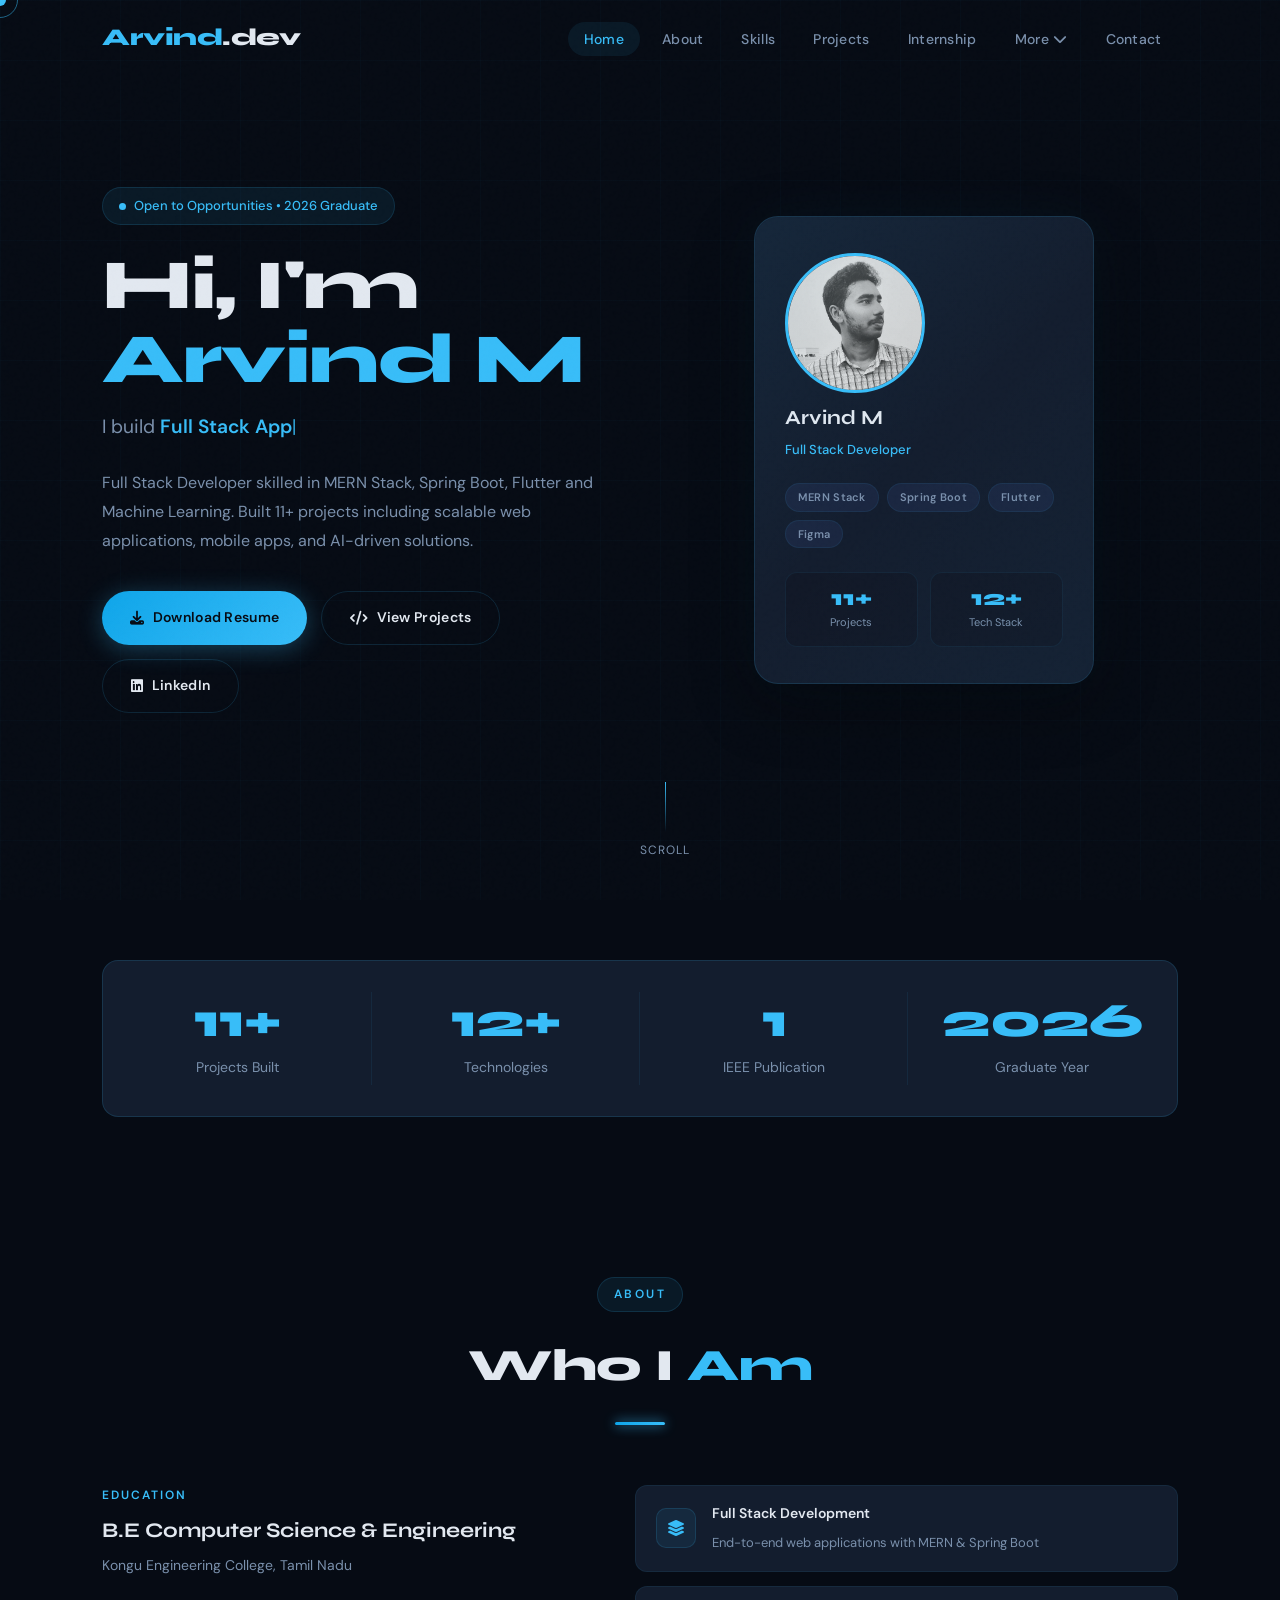
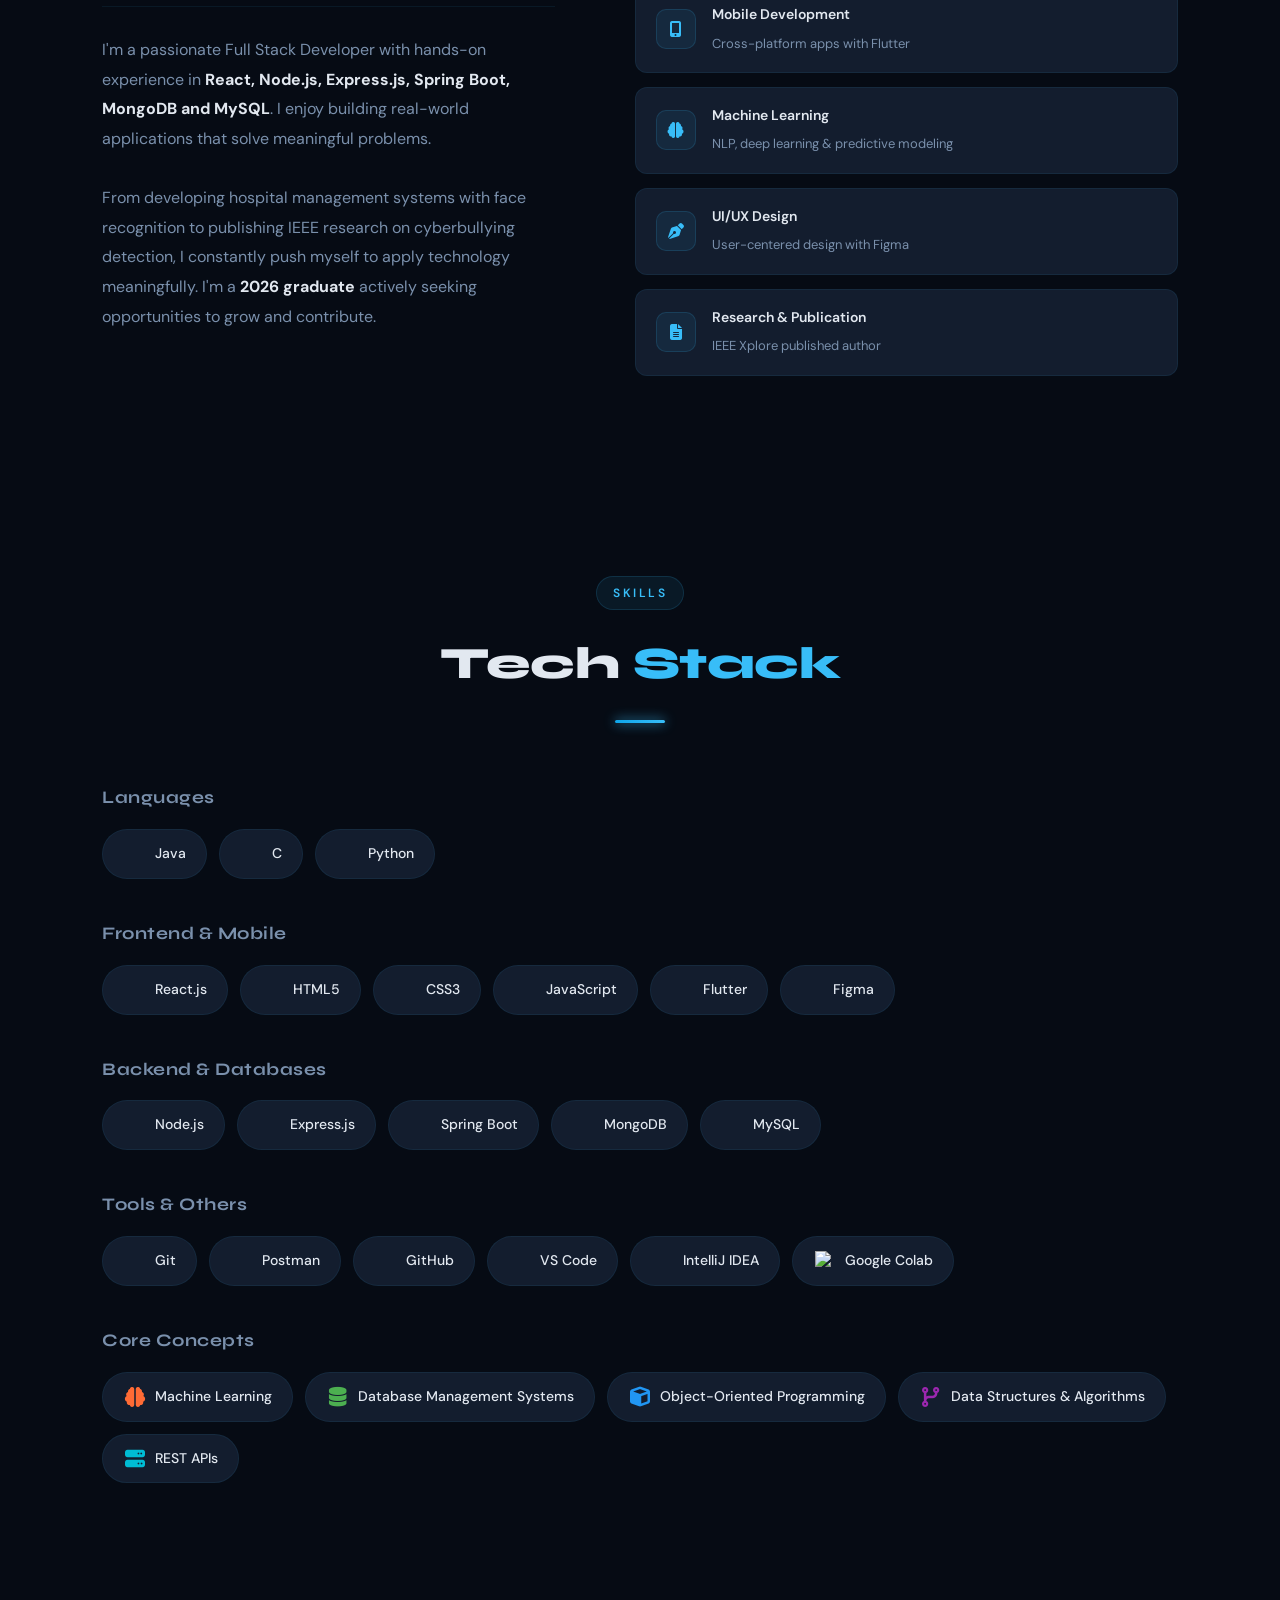
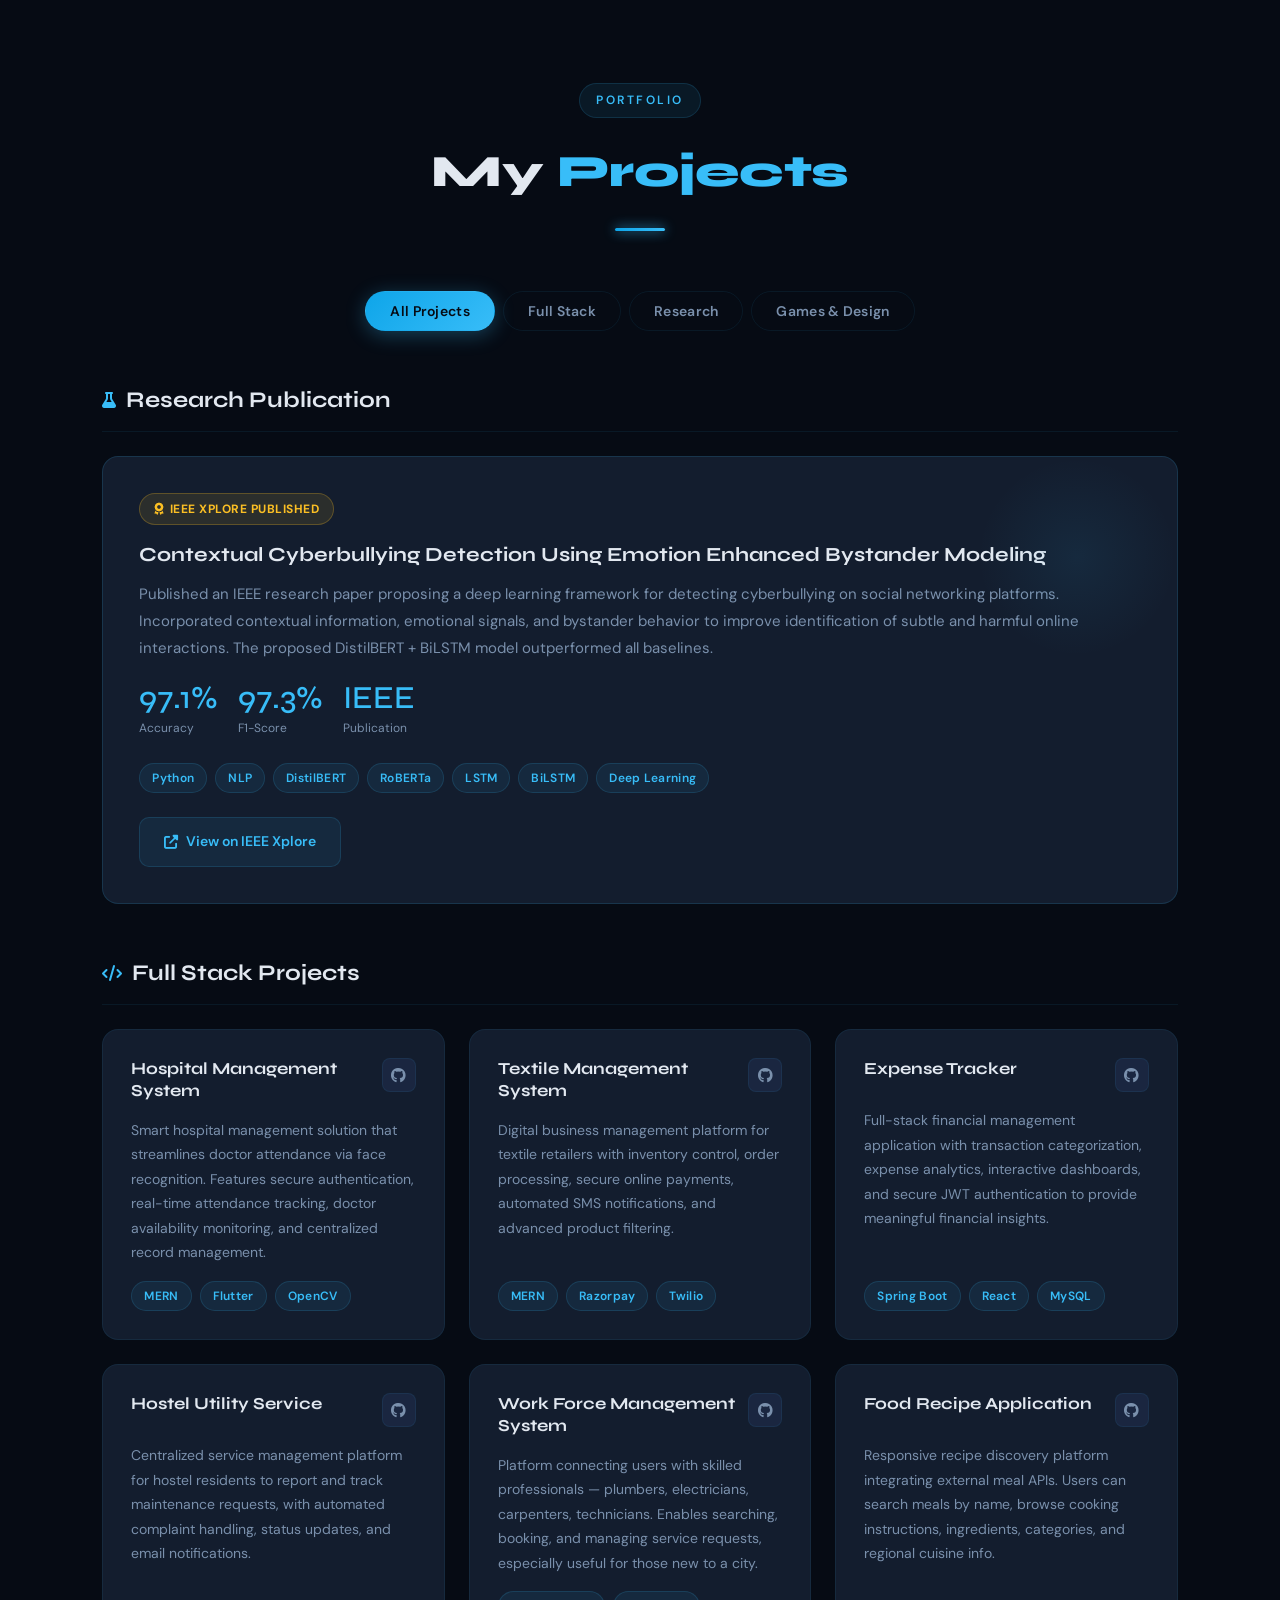
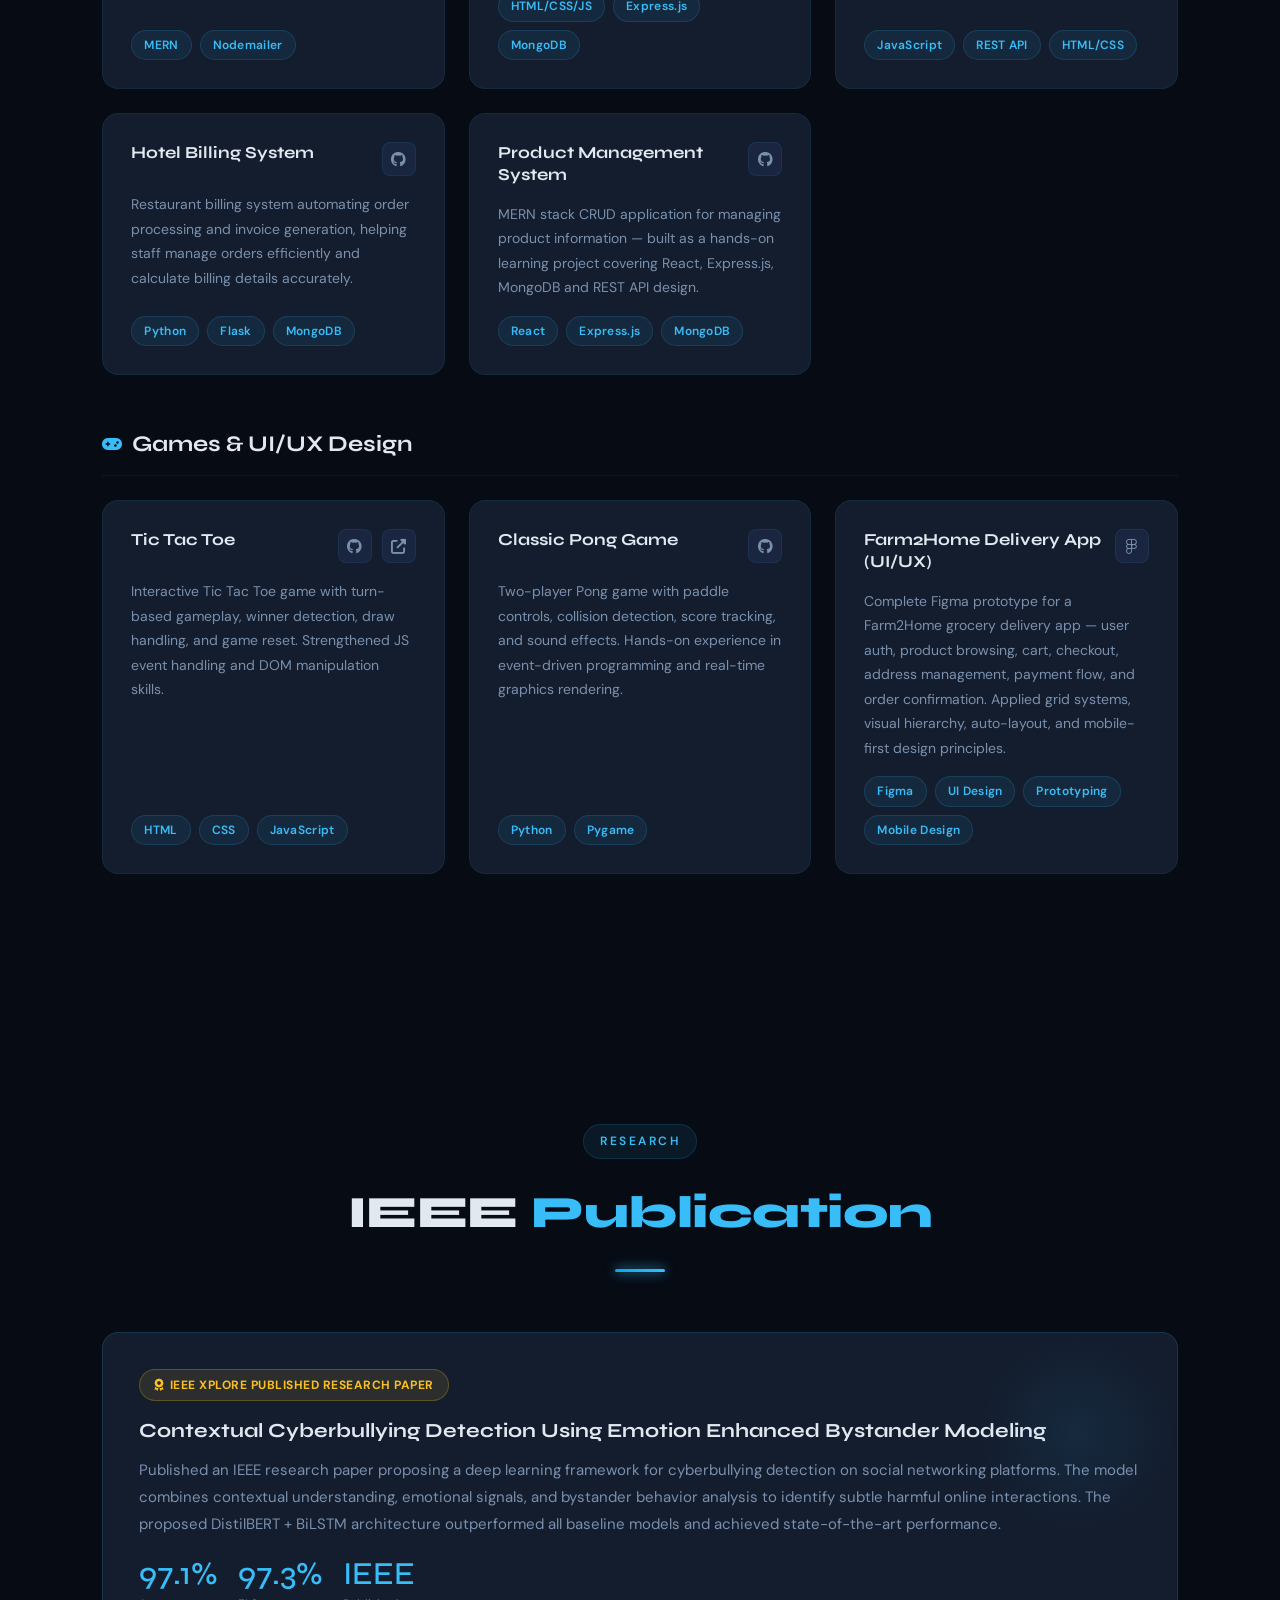
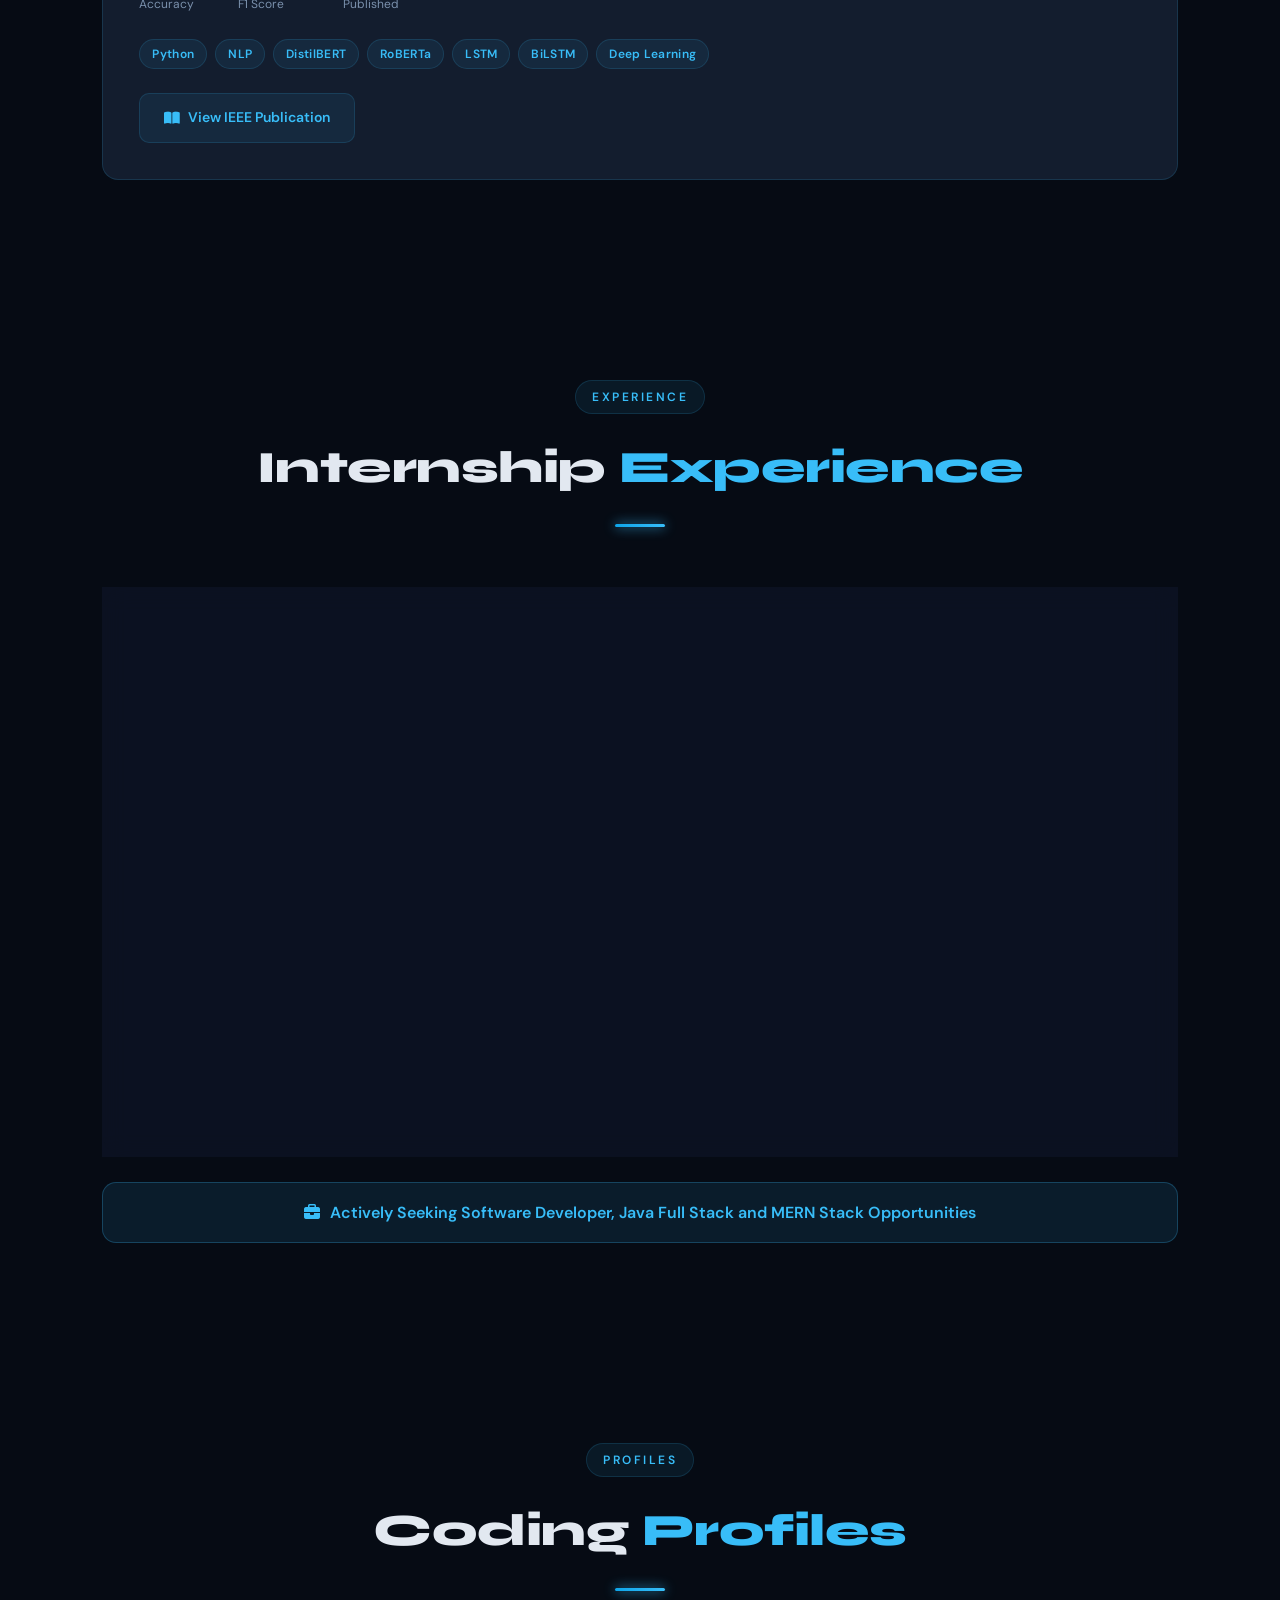
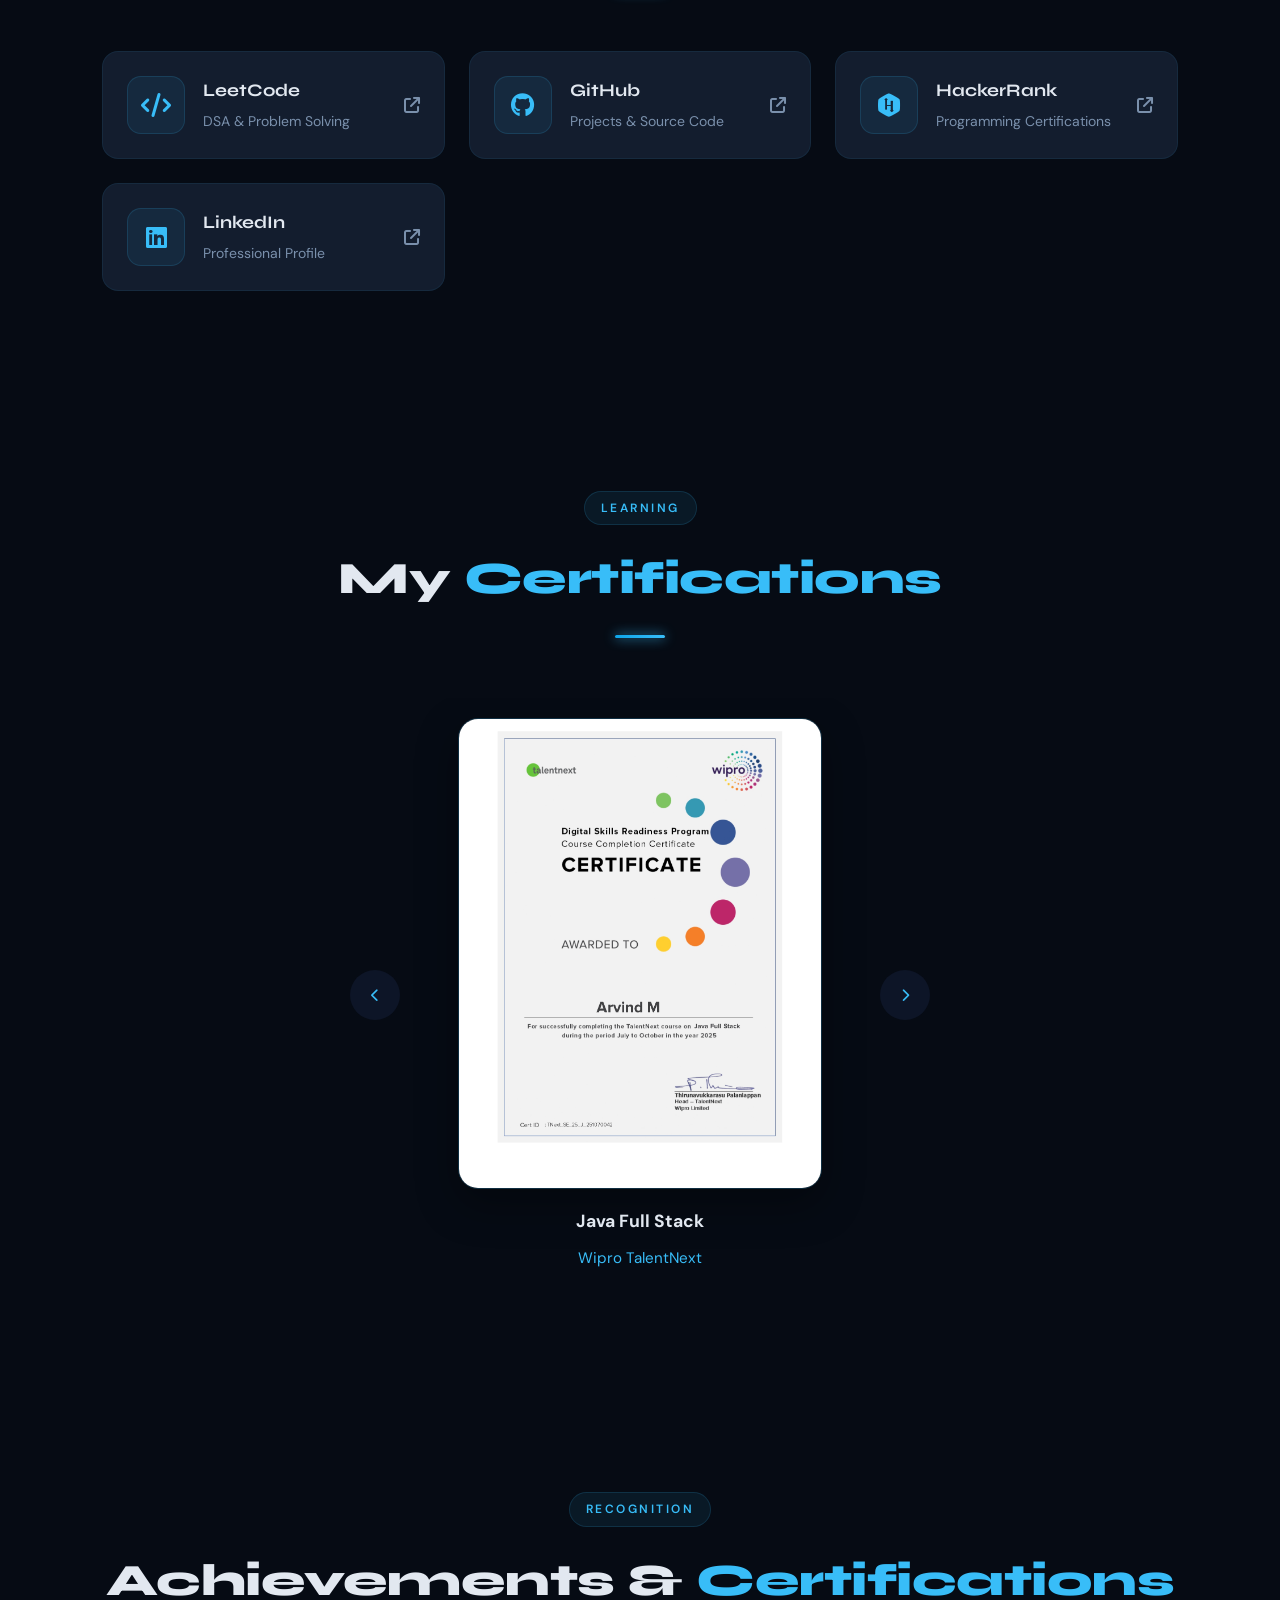
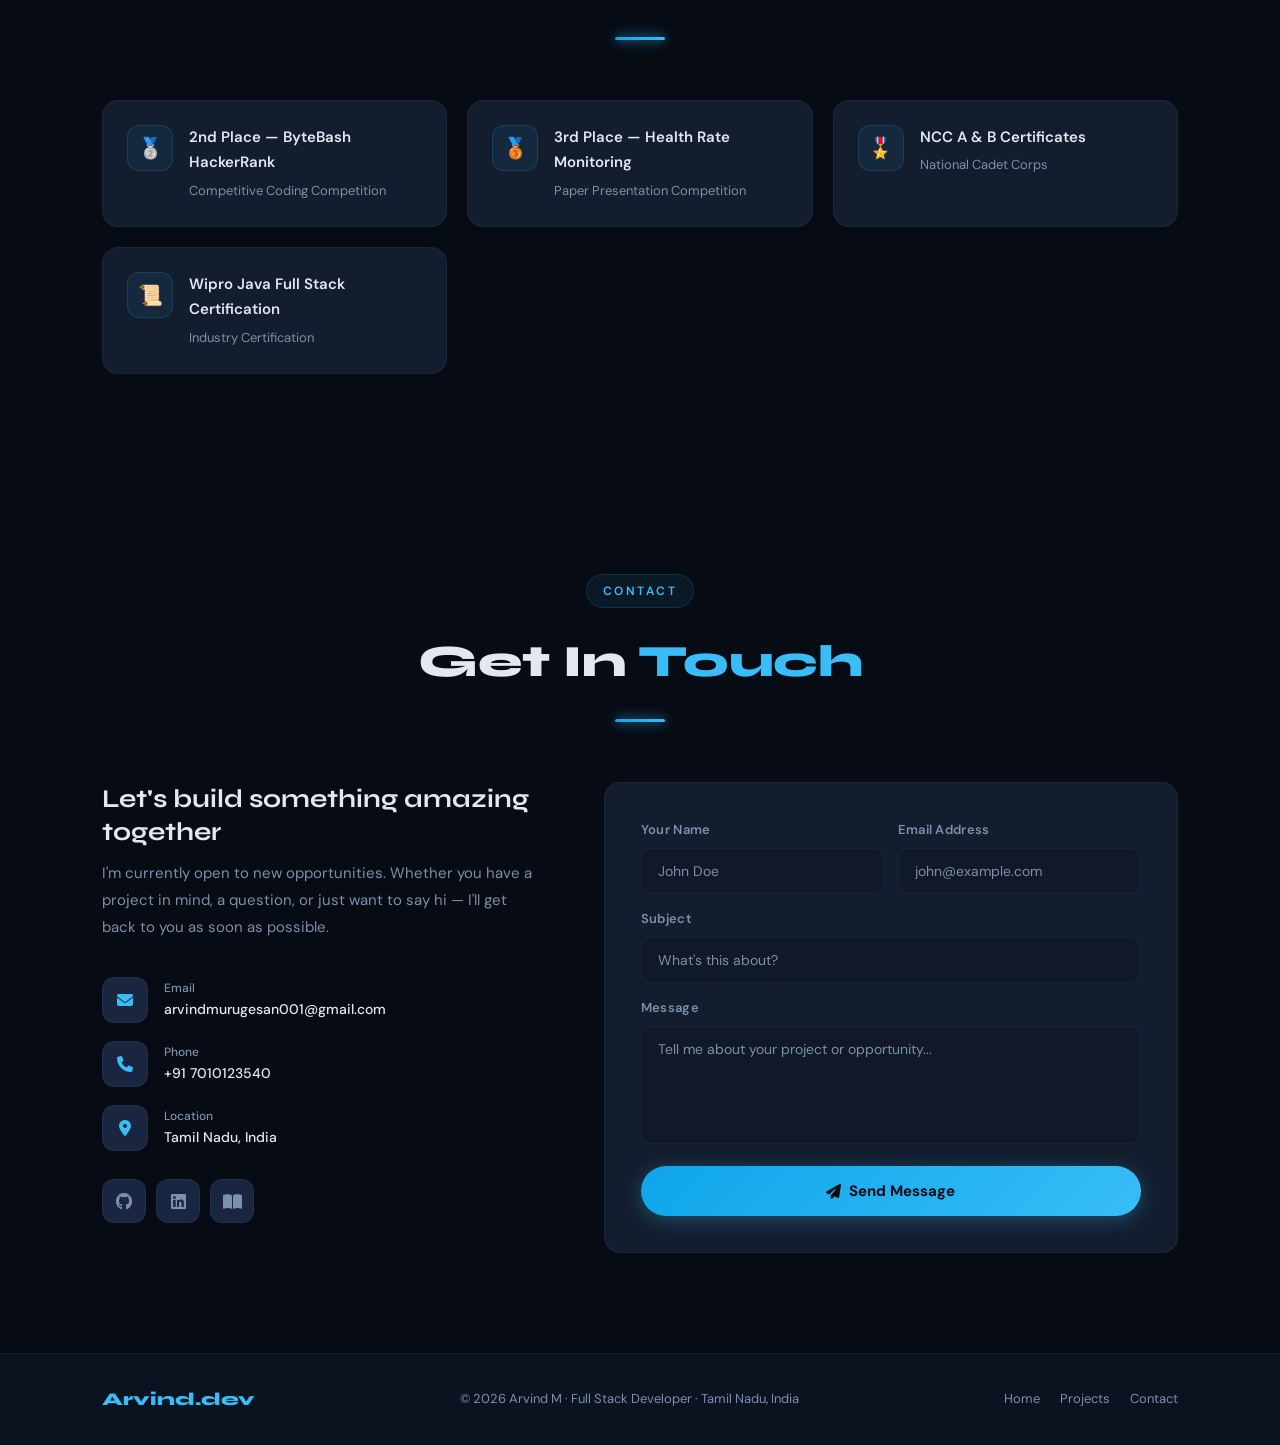
==== commit 3bc8de7d: "v3" ====
--- a/index.html
+++ b/index.html
@@ -35,10 +35,10 @@
     </a>
 
     <ul class="dropdown-menu">
-        <li><a href="#achievements">Achievements</a></li>
         <li><a href="#coding">Coding Profiles</a></li>
         <li><a href="#publication">Publication</a></li>
         <li><a href="#certifications">Certifications</a></li>
+        <li><a href="#achievements">Achievements</a></li>
     </ul>
 </li>
     <li><a href="#contact">Contact</a></li>
@@ -89,10 +89,7 @@
   <div class="mobile-group">
     <div class="mobile-heading">More</div>
 
-    <a href="#achievements" onclick="closeMobileMenu()">
-      <i class="fas fa-trophy"></i>
-      Achievements
-    </a>
+   
 
     <a href="#coding" onclick="closeMobileMenu()">
       <i class="fas fa-laptop-code"></i>
@@ -107,6 +104,11 @@
     <a href="#certifications" onclick="closeMobileMenu()">
       <i class="fas fa-certificate"></i>
       Certifications
+    </a>
+
+     <a href="#achievements" onclick="closeMobileMenu()">
+      <i class="fas fa-trophy"></i>
+      Achievements
     </a>
   </div>
 
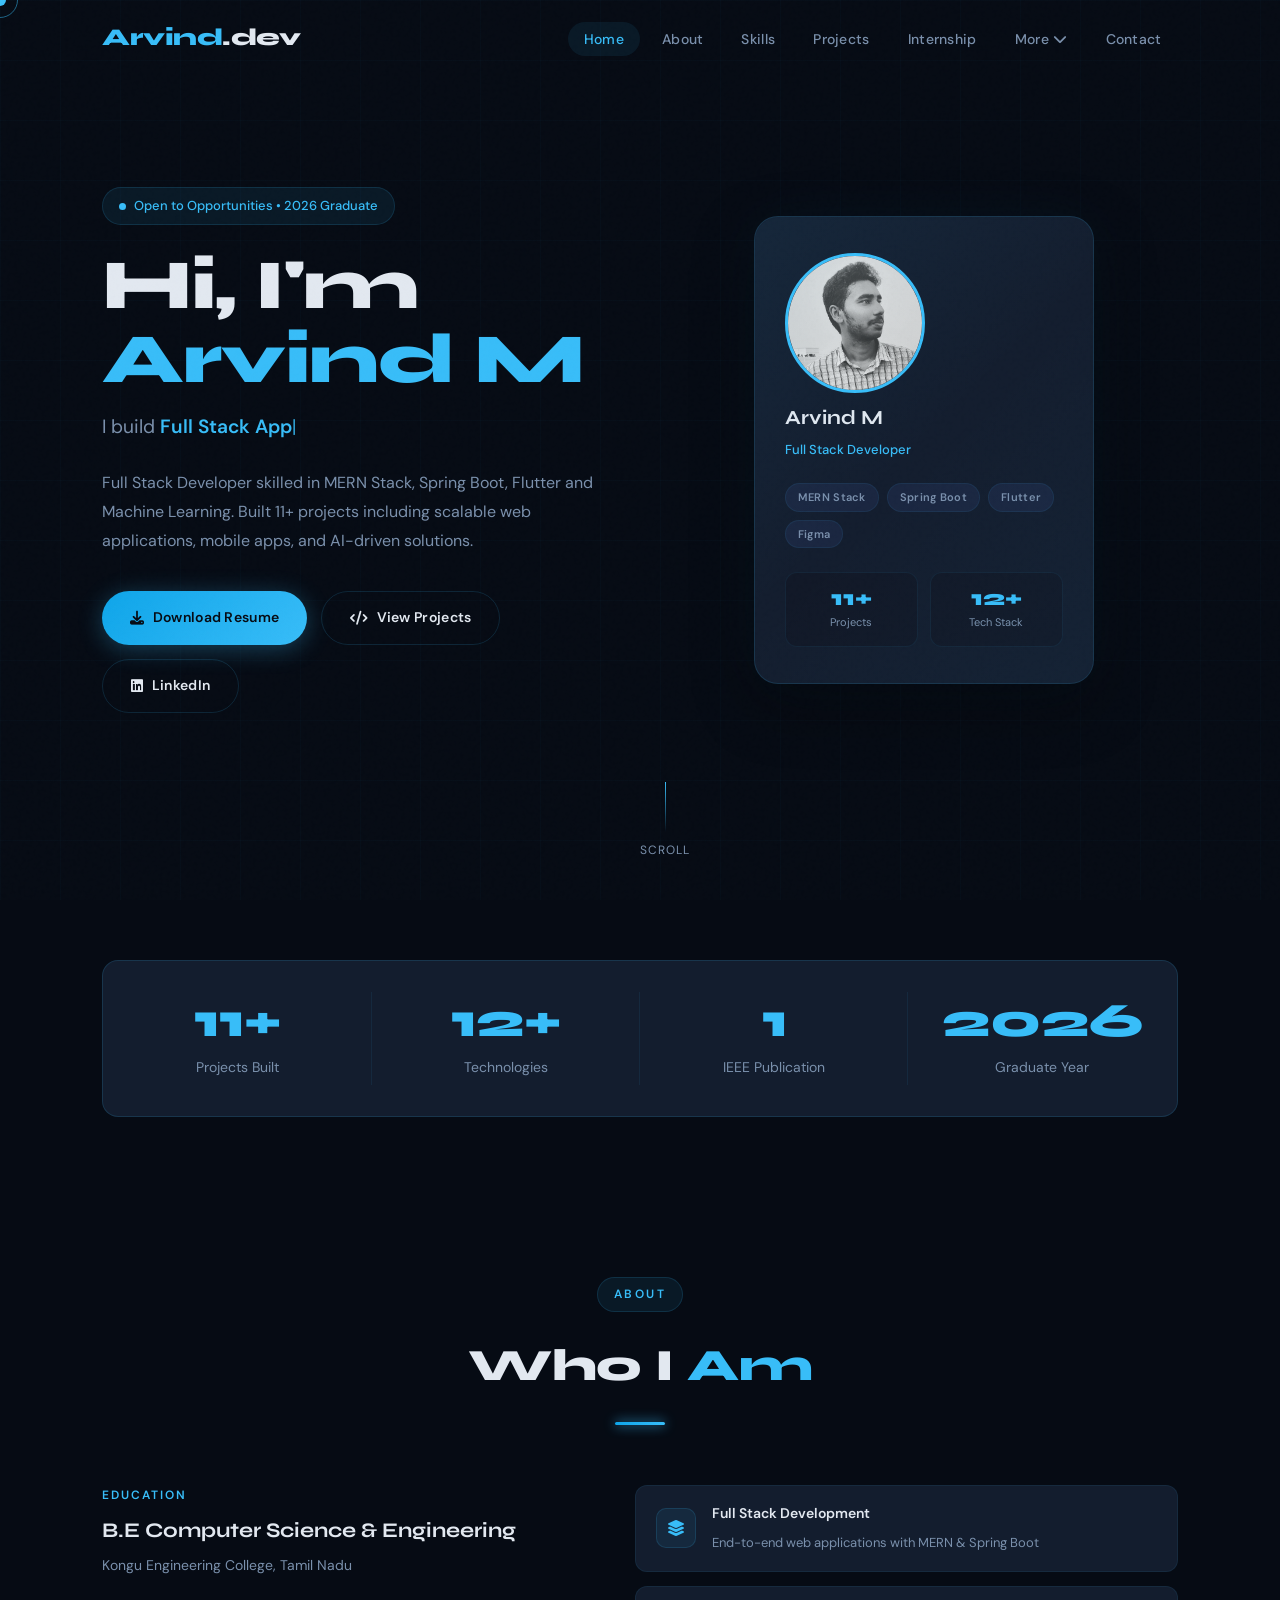
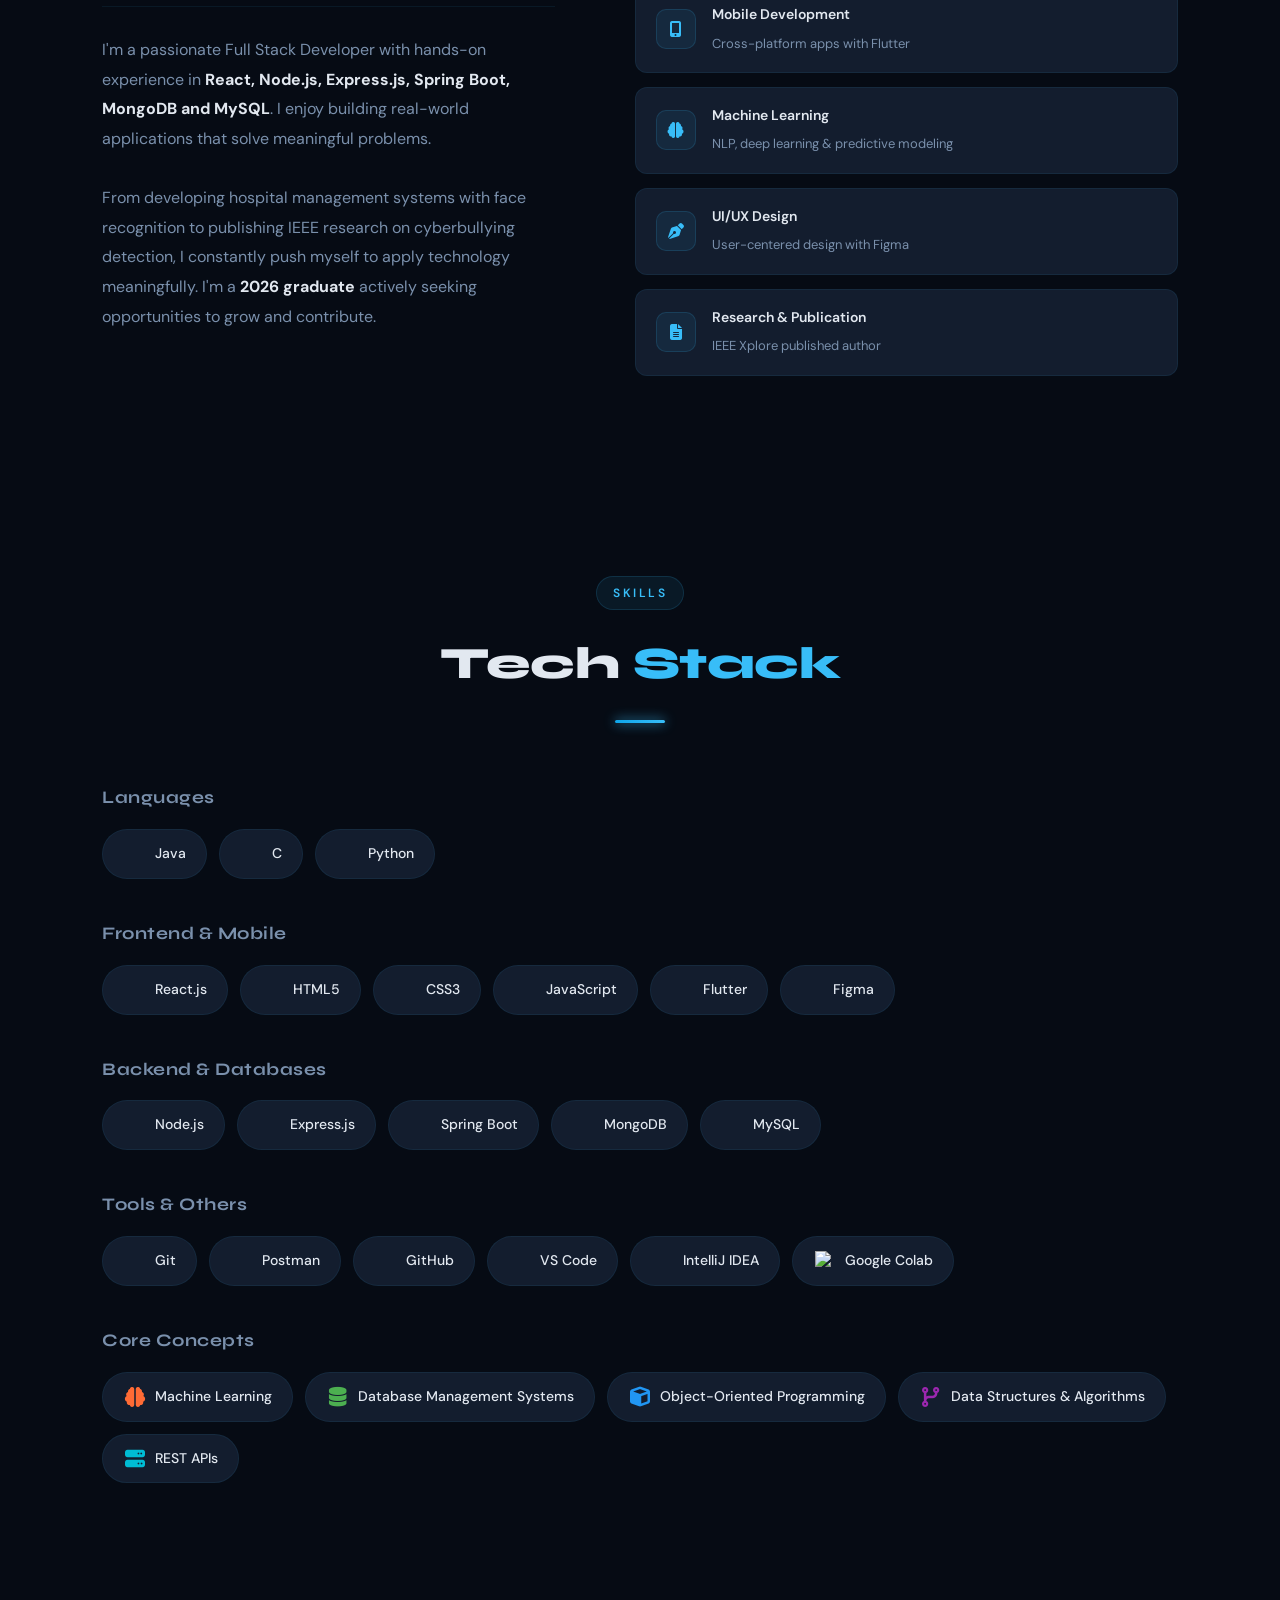
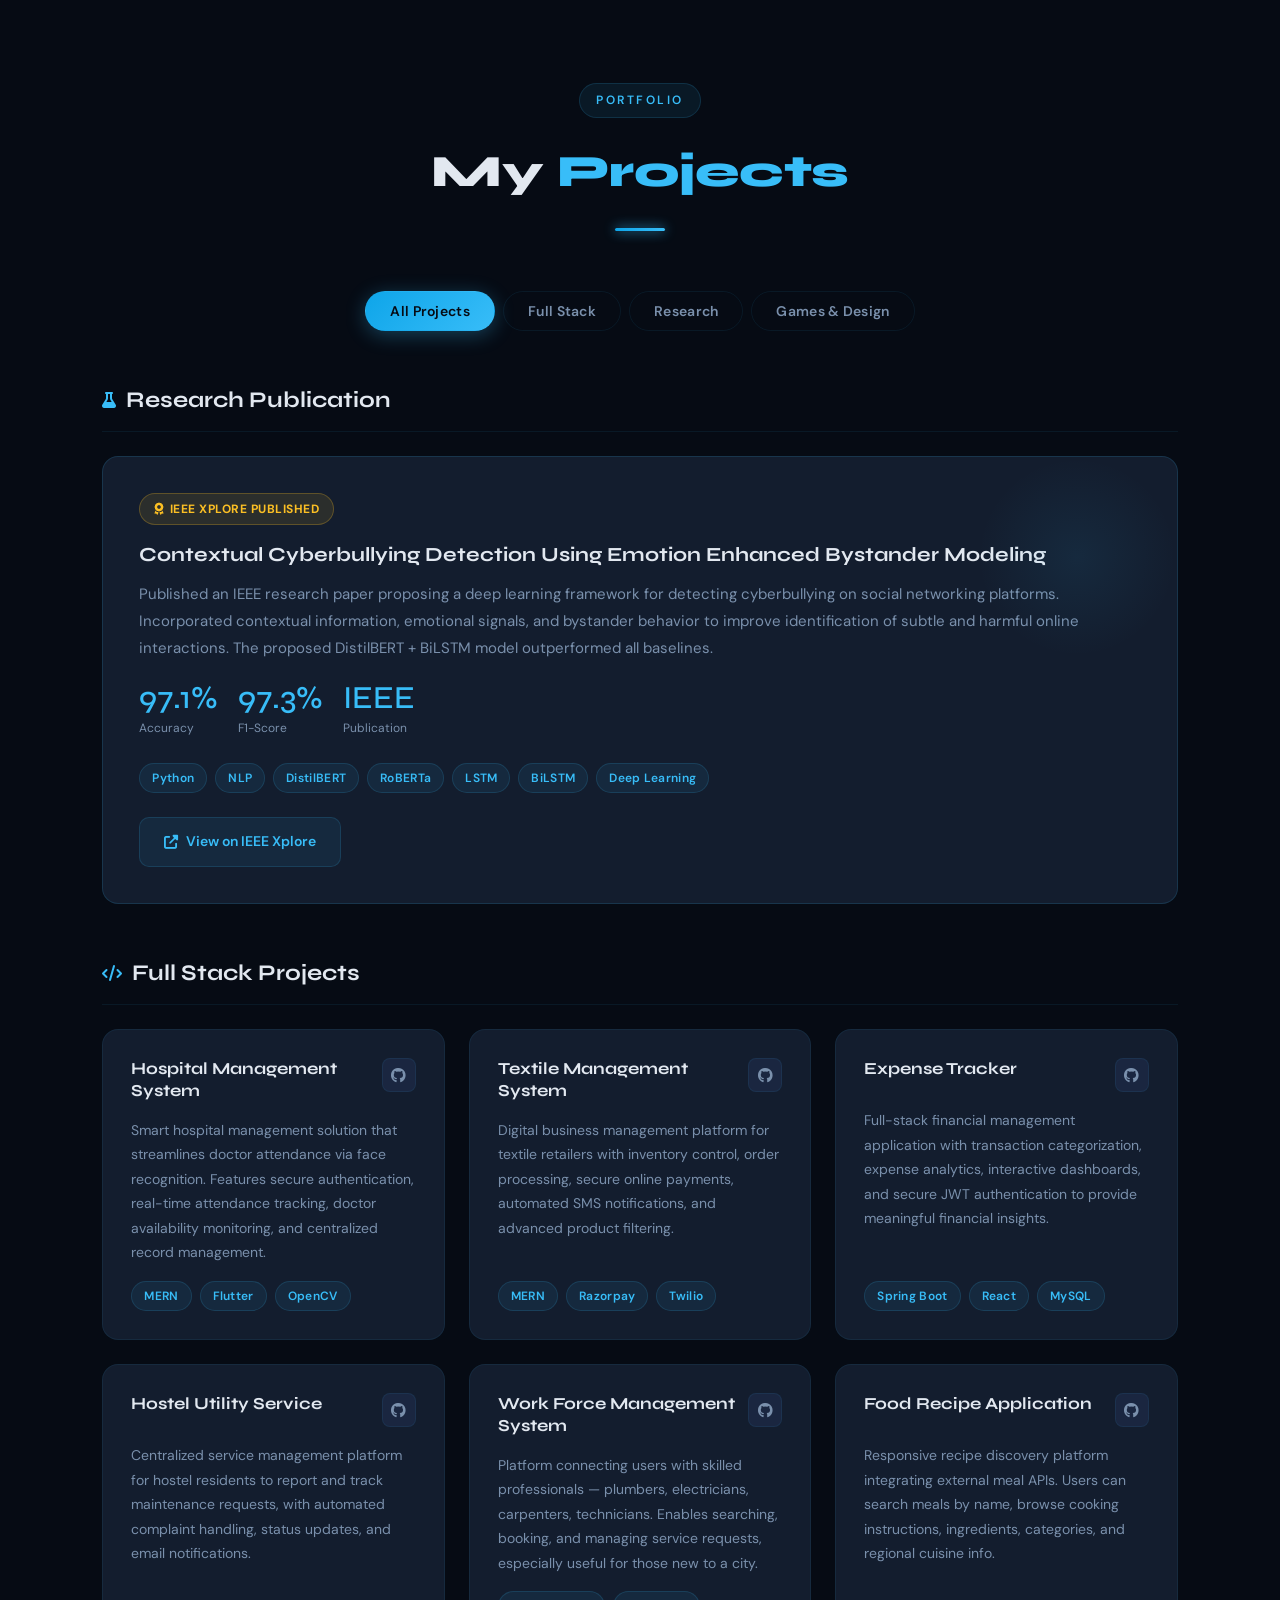
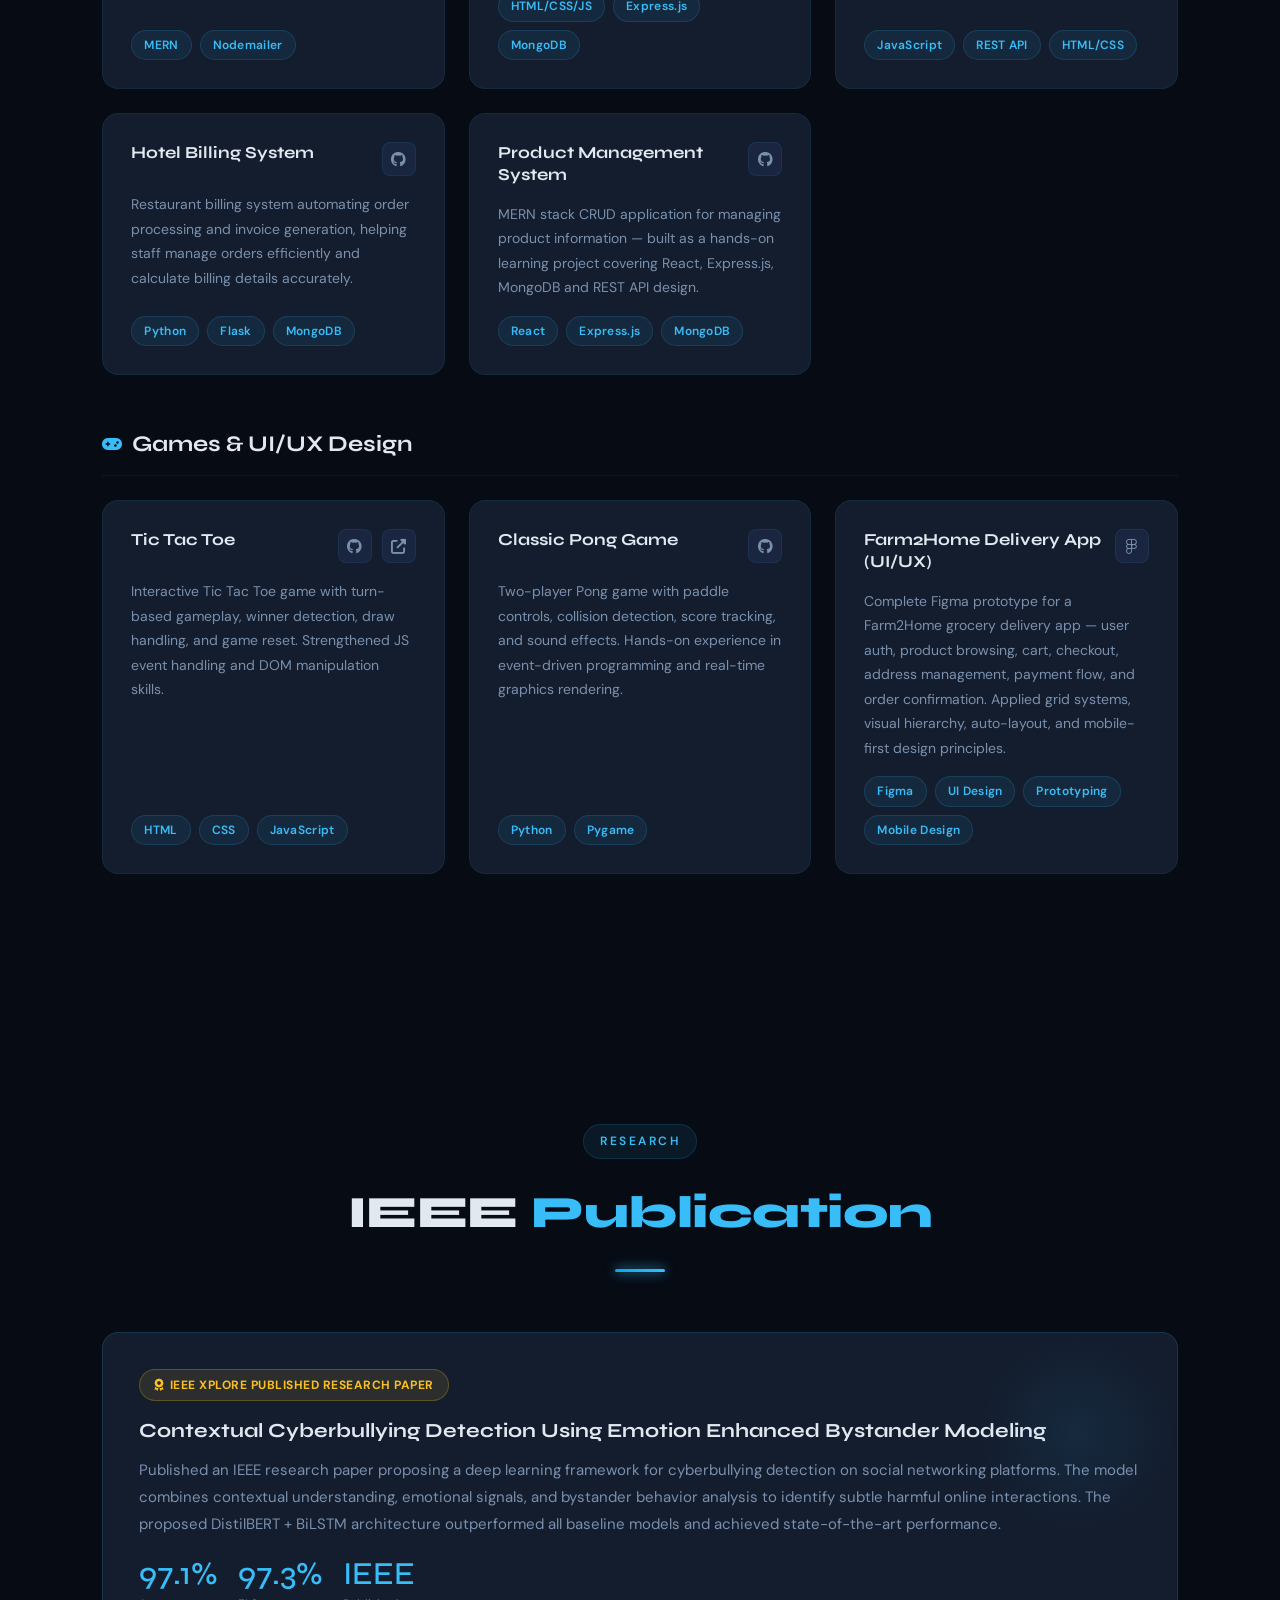
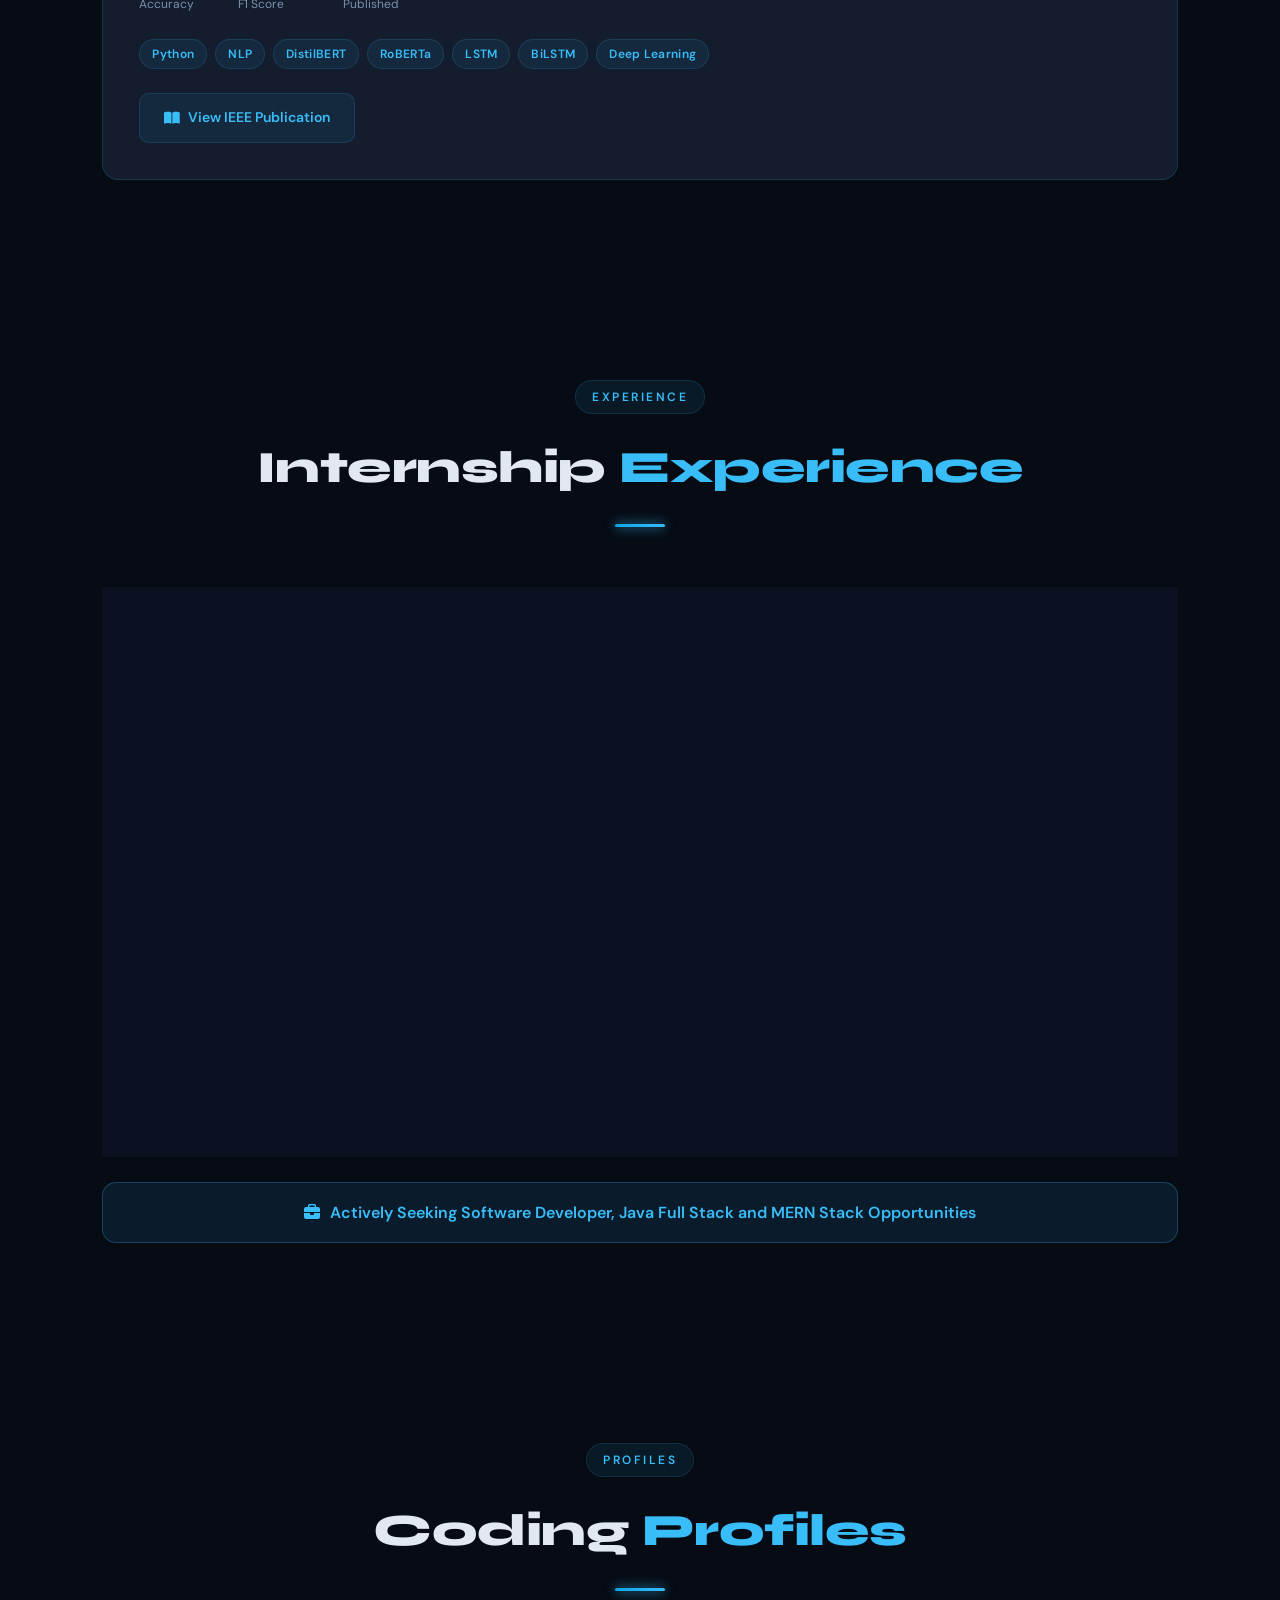
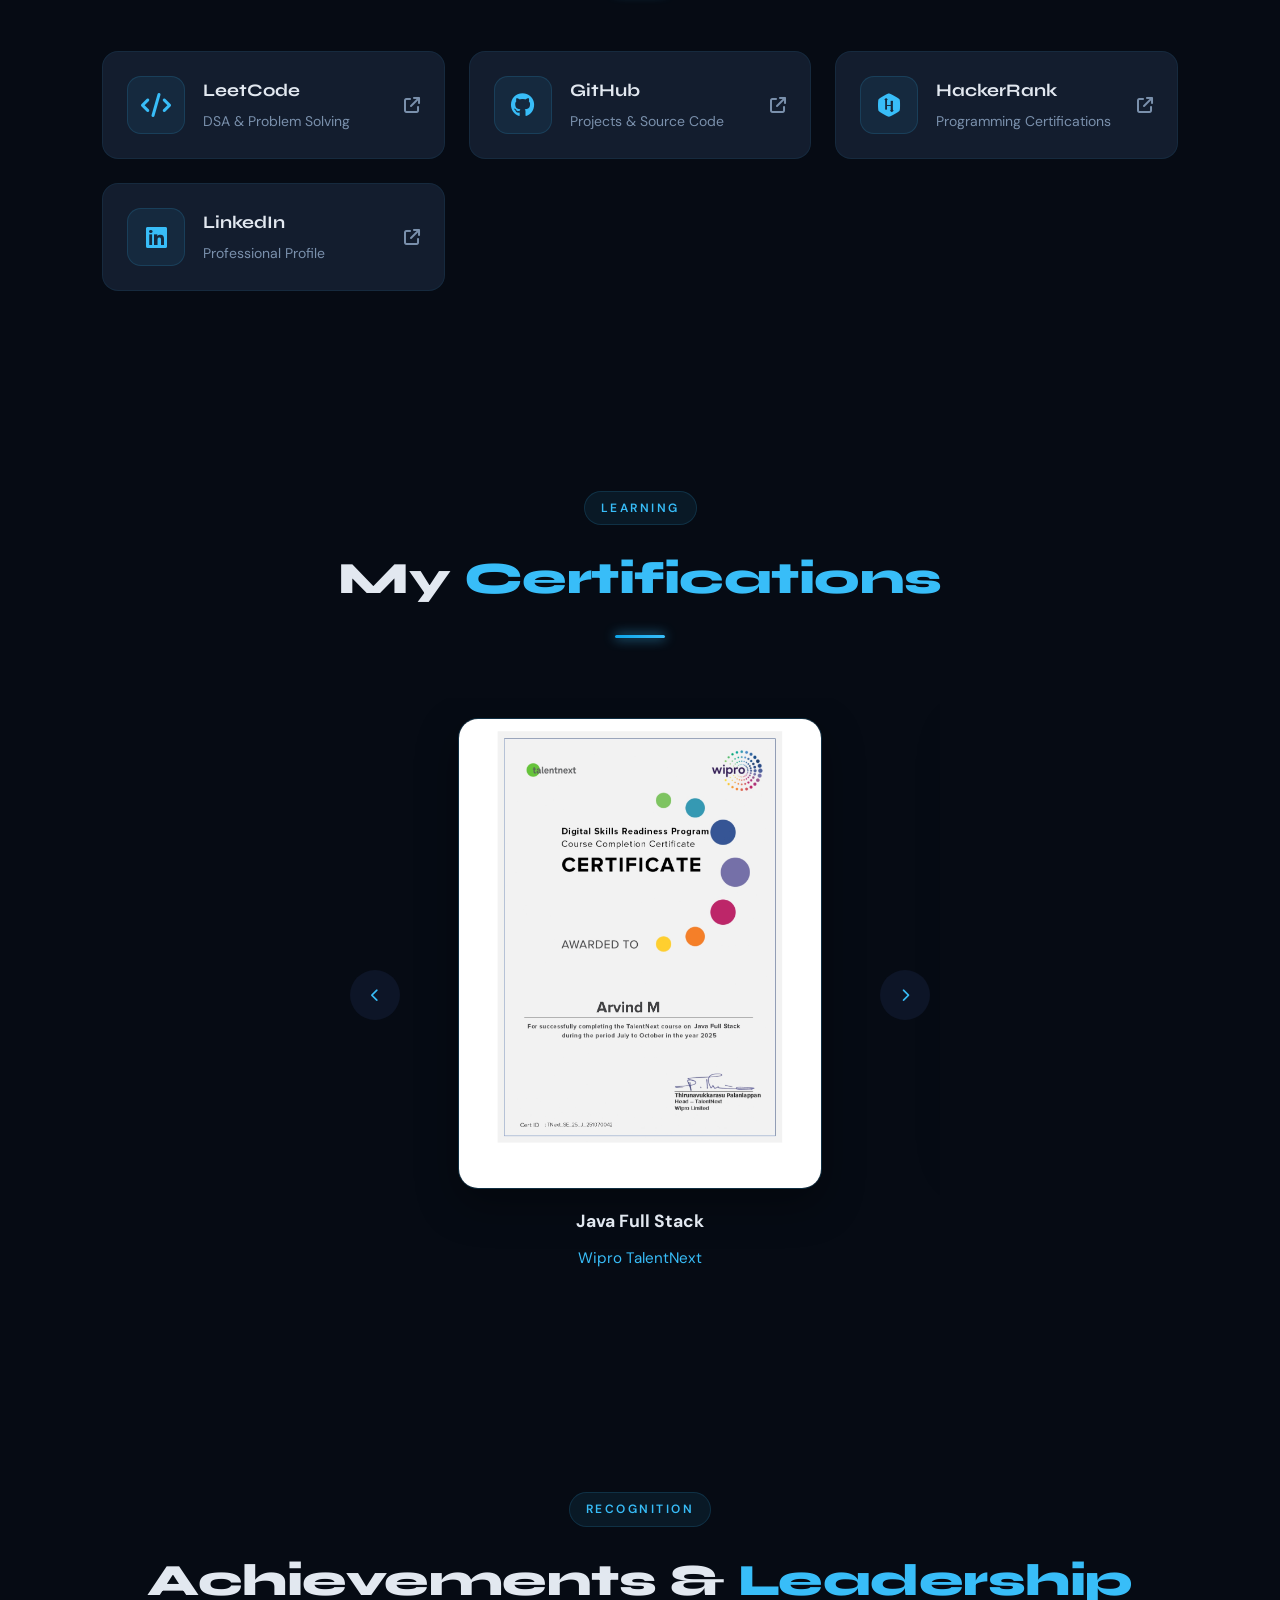
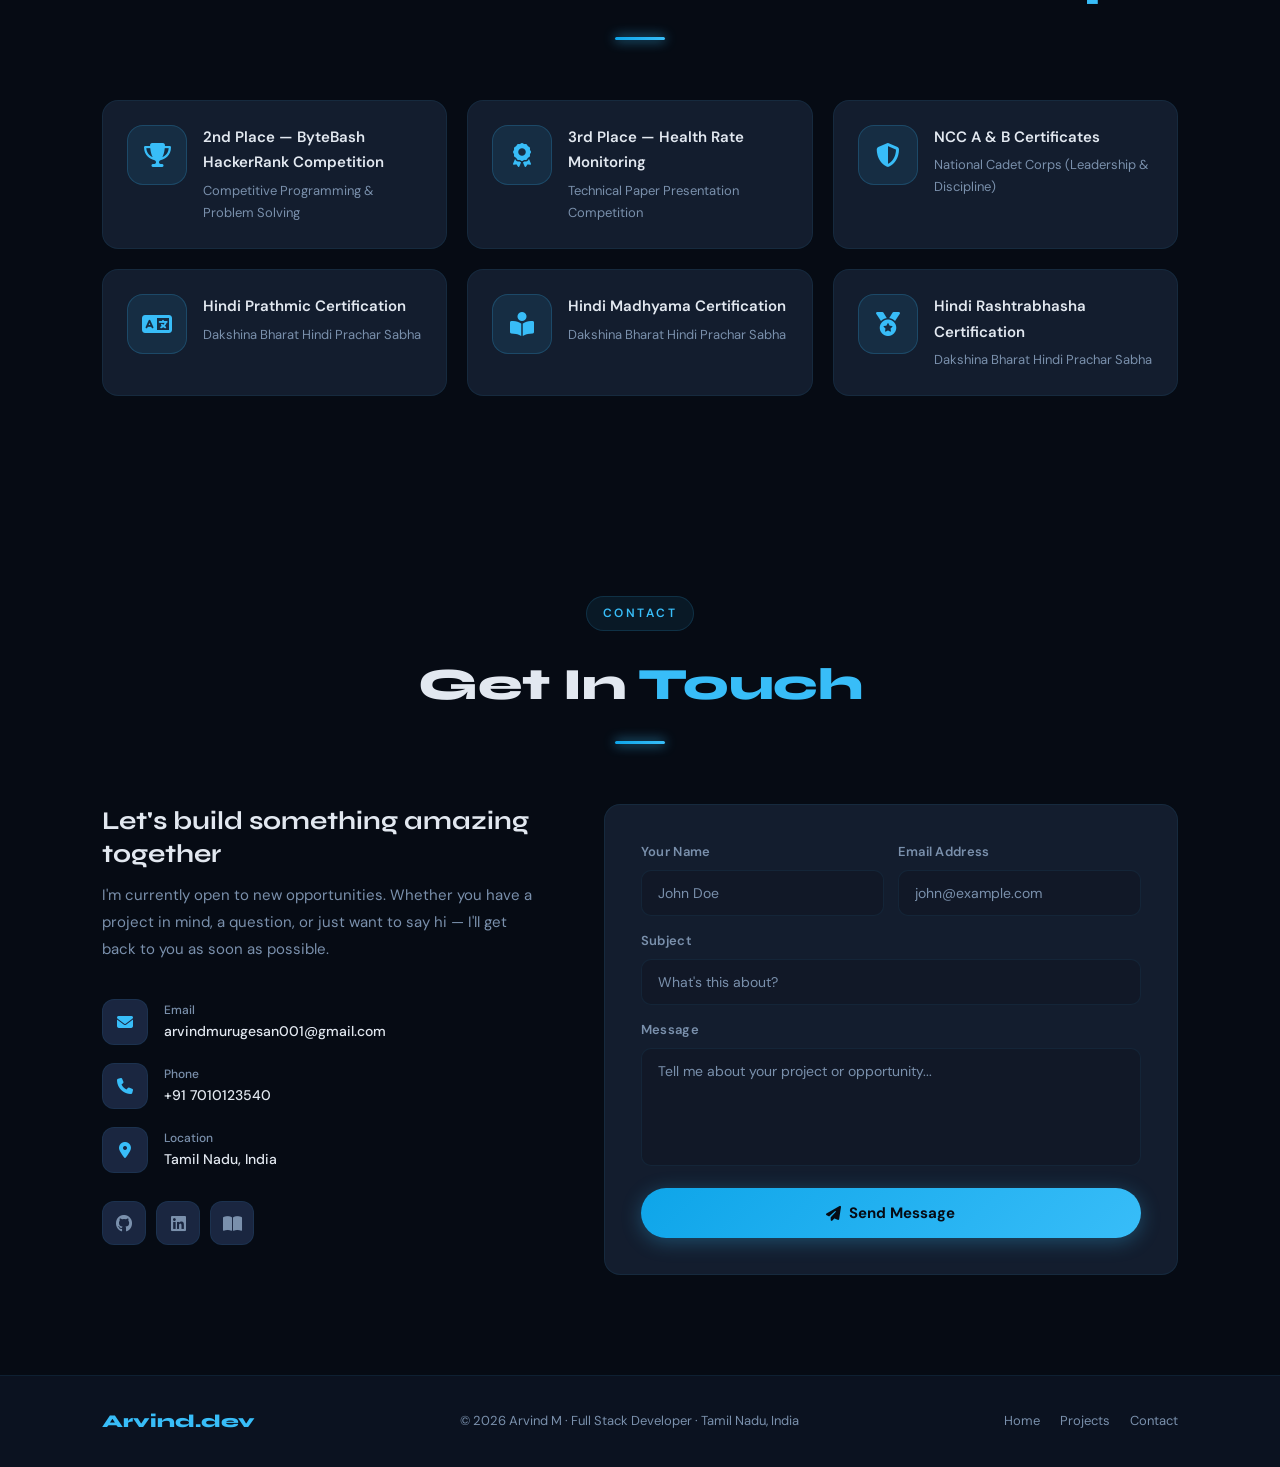
==== commit 996a69e3: "v4" ====
--- a/index.html
+++ b/index.html
@@ -35,8 +35,8 @@
     </a>
 
     <ul class="dropdown-menu">
+       <li><a href="#publication">Publication</a></li>
         <li><a href="#coding">Coding Profiles</a></li>
-        <li><a href="#publication">Publication</a></li>
         <li><a href="#certifications">Certifications</a></li>
         <li><a href="#achievements">Achievements</a></li>
     </ul>
@@ -90,16 +90,16 @@
     <div class="mobile-heading">More</div>
 
    
-
+<a href="#publication" onclick="closeMobileMenu()">
+      <i class="fas fa-book"></i>
+      Publication
+    </a>
     <a href="#coding" onclick="closeMobileMenu()">
       <i class="fas fa-laptop-code"></i>
       Coding Profiles
     </a>
 
-    <a href="#publication" onclick="closeMobileMenu()">
-      <i class="fas fa-book"></i>
-      Publication
-    </a>
+    
 
     <a href="#certifications" onclick="closeMobileMenu()">
       <i class="fas fa-certificate"></i>
@@ -965,10 +965,11 @@
     <h3>Java Full Stack</h3>
     <span>Wipro TalentNext</span>
   </div>
-
-</div>
+      </div>
+      
+
       <div class="cert-slide">
-        <img src="certificates/code_galatta.jpg" alt="">
+        <img src="certificates/Code_galatta.jpg" alt="">
         <div class="cert-info">
           <h3>C, C++, Python Data Science & Java</h3>
           <span>Code Galatta</span>
@@ -1020,41 +1021,109 @@
 </section>
 <!-- ACHIEVEMENTS -->
 <section id="achievements">
+
   <div class="section-title-wrap reveal">
     <div class="section-label">Recognition</div>
-    <h2 class="section-title">Achievements & <span>Certifications</span></h2>
+    <h2 class="section-title">
+      Achievements & <span>Leadership</span>
+    </h2>
     <div class="section-line"></div>
   </div>
+
   <div class="achievements-grid stagger reveal">
+
+    <!-- HackerRank Competition -->
     <div class="achievement-card">
-      <div class="ach-icon">🥈</div>
+      <div class="ach-icon">
+        <i class="fas fa-trophy"></i>
+      </div>
       <div>
-        <div class="ach-title">2nd Place — ByteBash HackerRank</div>
-        <div class="ach-sub">Competitive Coding Competition</div>
-      </div>
-    </div>
+        <div class="ach-title">
+          2nd Place — ByteBash HackerRank Competition
+        </div>
+        <div class="ach-sub">
+          Competitive Programming & Problem Solving
+        </div>
+      </div>
+    </div>
+
+    <!-- Paper Presentation -->
     <div class="achievement-card">
-      <div class="ach-icon">🥉</div>
+      <div class="ach-icon">
+        <i class="fas fa-award"></i>
+      </div>
       <div>
-        <div class="ach-title">3rd Place — Health Rate Monitoring</div>
-        <div class="ach-sub">Paper Presentation Competition</div>
-      </div>
-    </div>
+        <div class="ach-title">
+          3rd Place — Health Rate Monitoring
+        </div>
+        <div class="ach-sub">
+          Technical Paper Presentation Competition
+        </div>
+      </div>
+    </div>
+
+    <!-- NCC -->
     <div class="achievement-card">
-      <div class="ach-icon">🎖️</div>
+      <div class="ach-icon">
+        <i class="fas fa-shield-alt"></i>
+      </div>
       <div>
-        <div class="ach-title">NCC A & B Certificates</div>
-        <div class="ach-sub">National Cadet Corps</div>
-      </div>
-    </div>
+        <div class="ach-title">
+          NCC A & B Certificates
+        </div>
+        <div class="ach-sub">
+          National Cadet Corps (Leadership & Discipline)
+        </div>
+      </div>
+    </div>
+
+    <!-- Hindi Prathmic -->
     <div class="achievement-card">
-      <div class="ach-icon">📜</div>
+      <div class="ach-icon">
+        <i class="fas fa-language"></i>
+      </div>
       <div>
-        <div class="ach-title">Wipro Java Full Stack Certification</div>
-        <div class="ach-sub">Industry Certification</div>
-      </div>
-    </div>
-  </div>
+        <div class="ach-title">
+          Hindi Prathmic Certification
+        </div>
+        <div class="ach-sub">
+          Dakshina Bharat Hindi Prachar Sabha
+        </div>
+      </div>
+    </div>
+
+    <!-- Hindi Madhyama -->
+    <div class="achievement-card">
+      <div class="ach-icon">
+        <i class="fas fa-book-reader"></i>
+      </div>
+      <div>
+        <div class="ach-title">
+          Hindi Madhyama Certification
+        </div>
+        <div class="ach-sub">
+          Dakshina Bharat Hindi Prachar Sabha
+        </div>
+      </div>
+    </div>
+
+    <!-- Hindi Rashtrabhasha -->
+    <div class="achievement-card">
+      <div class="ach-icon">
+        <i class="fas fa-medal"></i>
+      </div>
+      <div>
+        <div class="ach-title">
+          Hindi Rashtrabhasha Certification
+        </div>
+        <div class="ach-sub">
+          Dakshina Bharat Hindi Prachar Sabha
+        </div>
+      </div>
+    </div>
+
+  </div>
+
 </section>
 
 <!-- CONTACT -->
--- a/Style.css
+++ b/Style.css
@@ -1216,19 +1216,32 @@
   align-items: flex-start;
   transition: all 0.3s;
 }
-.achievement-card:hover {
-  border-color: var(--border);
-  transform: translateY(-4px);
-  box-shadow: 0 10px 30px rgba(0,0,0,0.2);
-}
-.ach-icon {
-  width: 46px; height: 46px;
-  border-radius: 12px;
-  background: var(--accent-glow2);
-  border: 1px solid var(--border);
-  display: flex; align-items: center; justify-content: center;
-  font-size: 20px;
-  flex-shrink: 0;
+
+
+.ach-icon{
+  width:60px;
+  height:60px;
+
+  display:flex;
+  align-items:center;
+  justify-content:center;
+
+  border-radius:16px;
+
+  background:rgba(56,189,248,.1);
+  border:1px solid rgba(56,189,248,.2);
+
+  color:#38bdf8;
+  font-size:24px;
+
+  flex-shrink:0;
+
+  transition:.3s ease;
+}
+
+.achievement-card:hover .ach-icon{
+  transform:translateY(-4px) scale(1.05);
+  background:rgba(56,189,248,.15);
 }
 .ach-title { font-size: 15px; font-weight: 600; margin-bottom: 4px; }
 .ach-sub { font-size: 13px; color: var(--muted); }
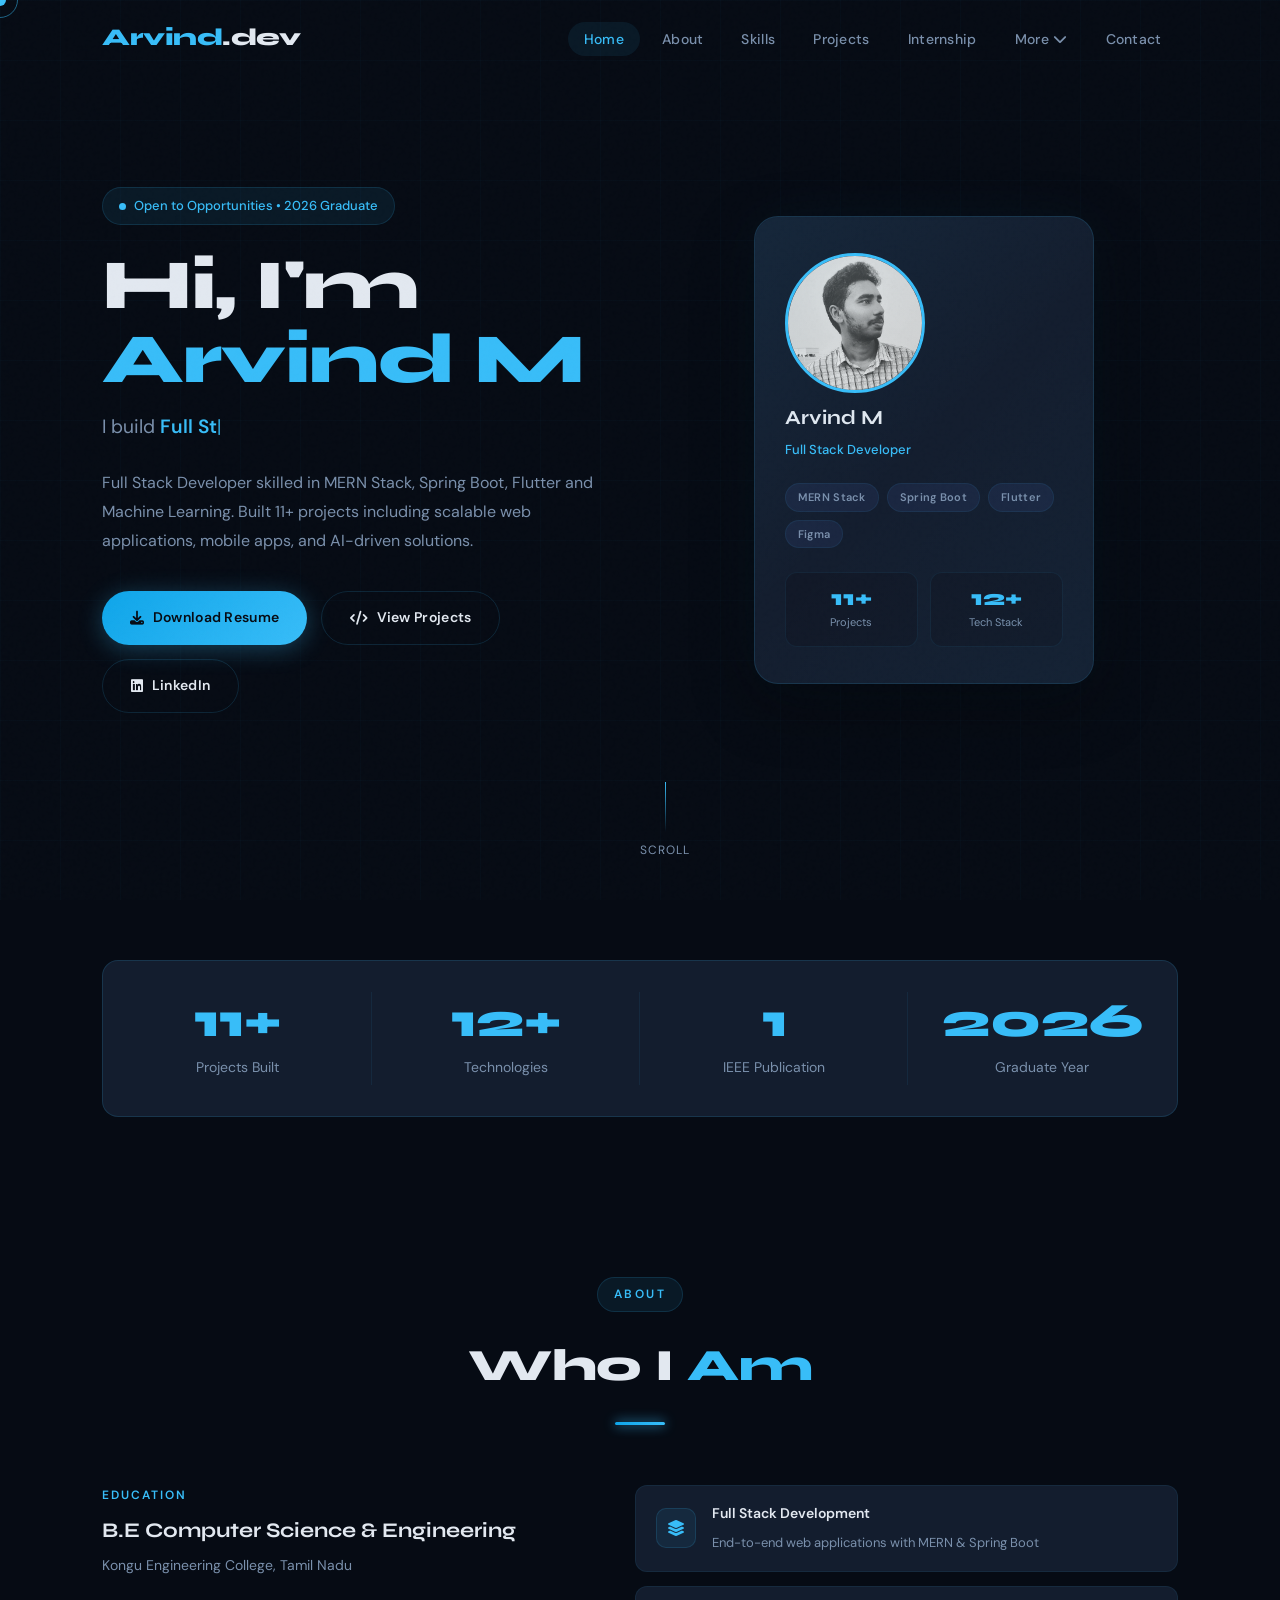
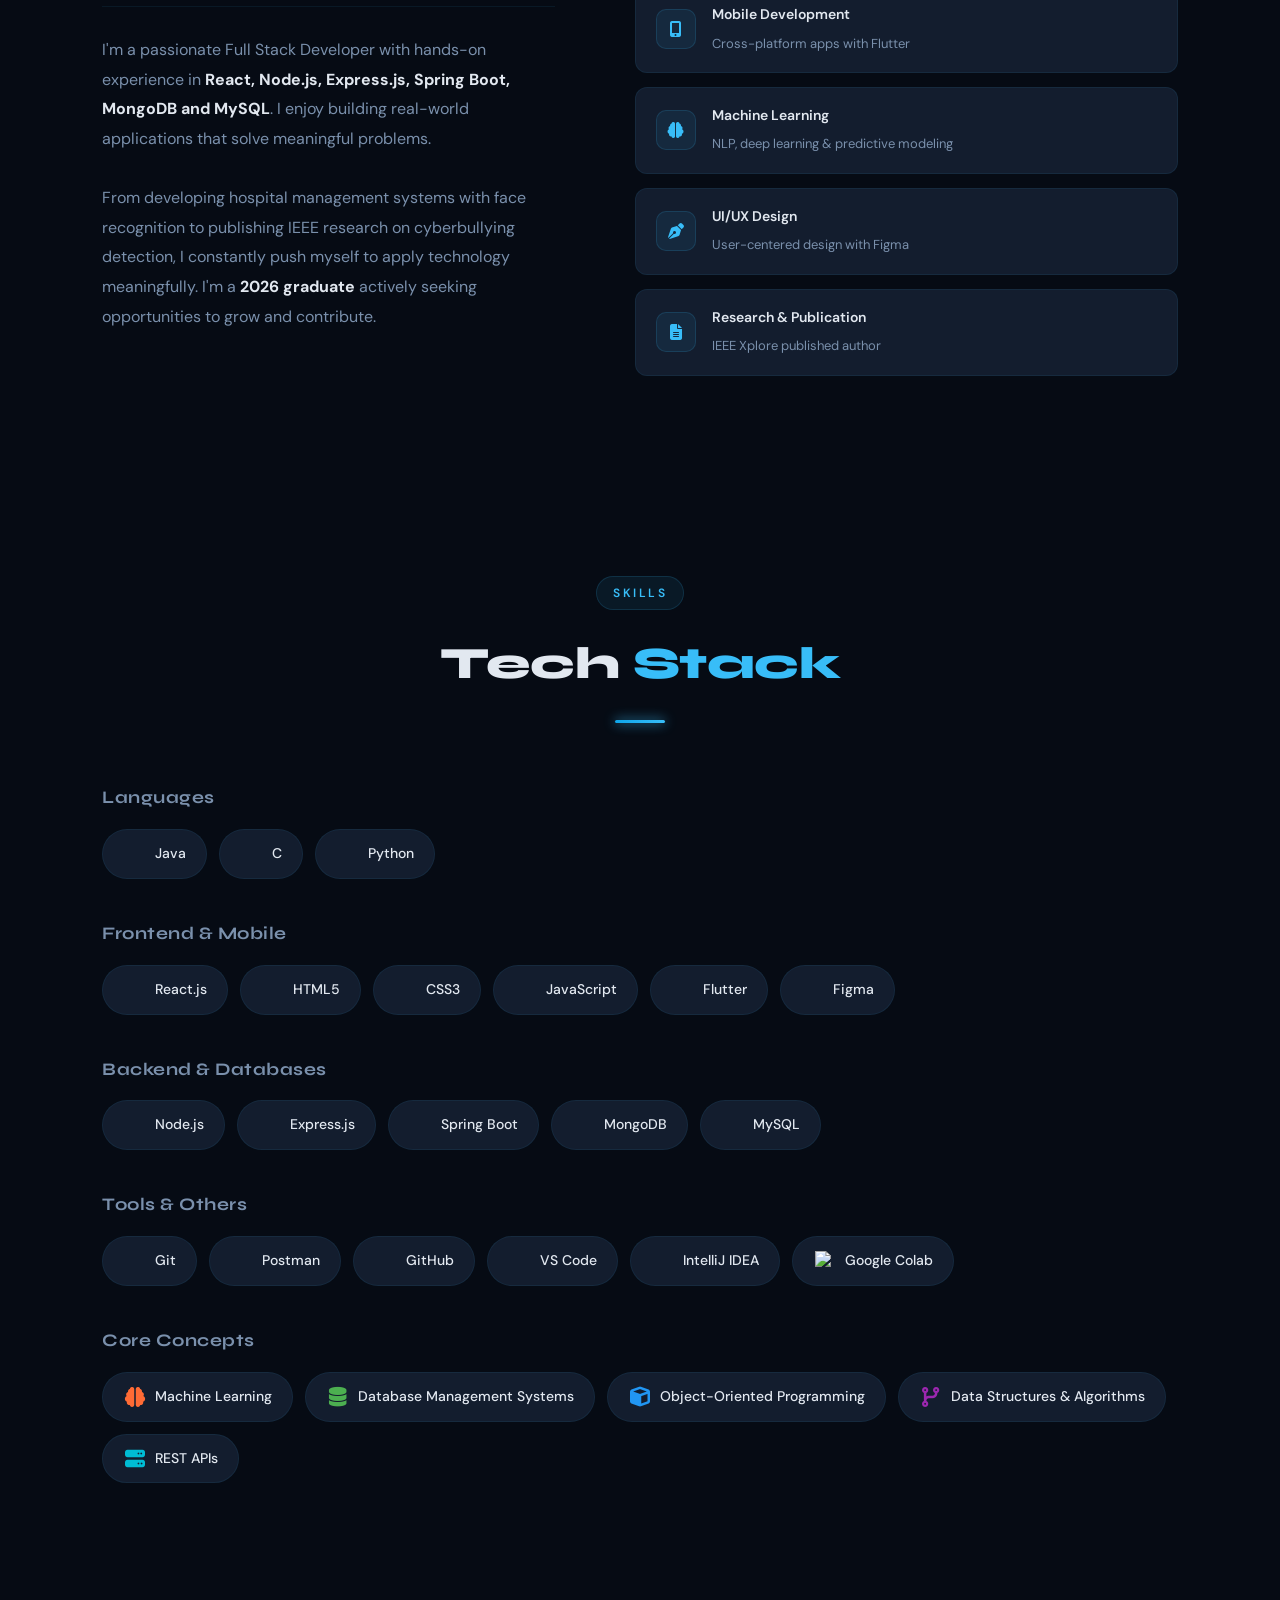
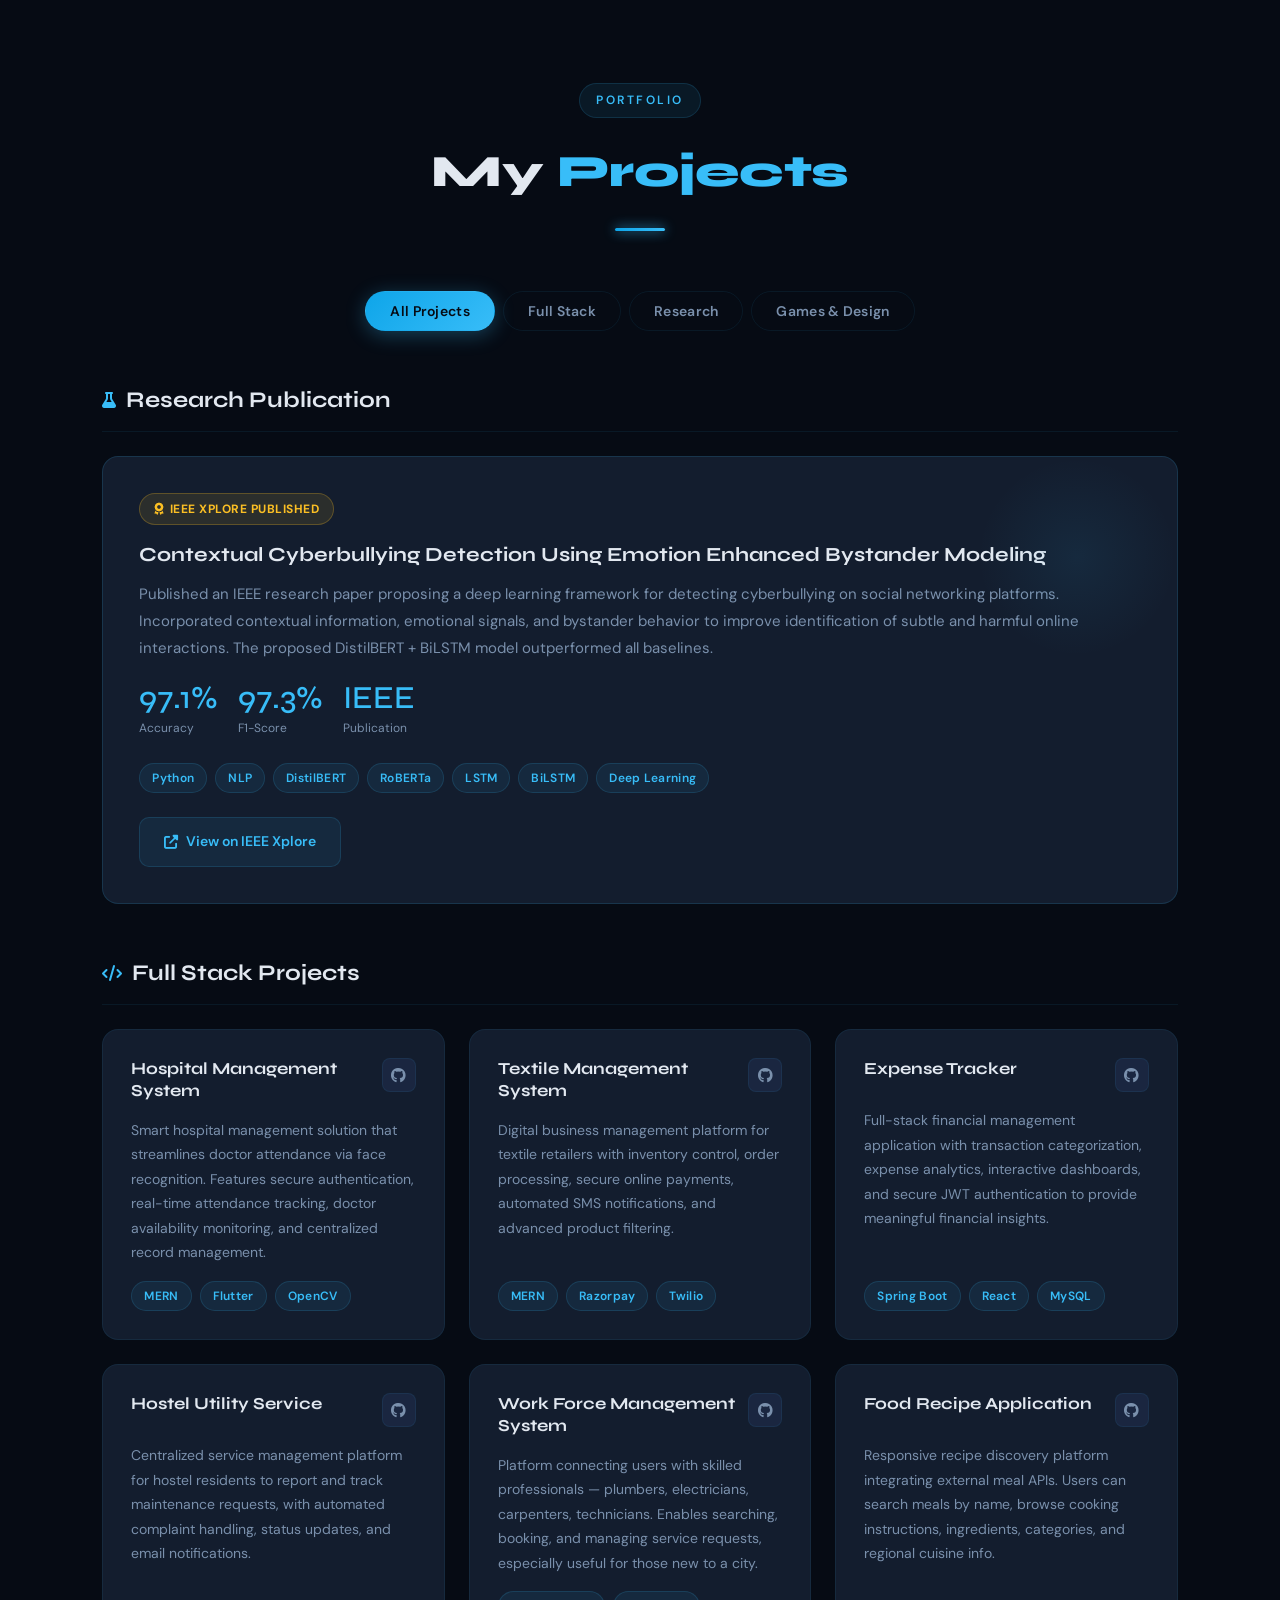
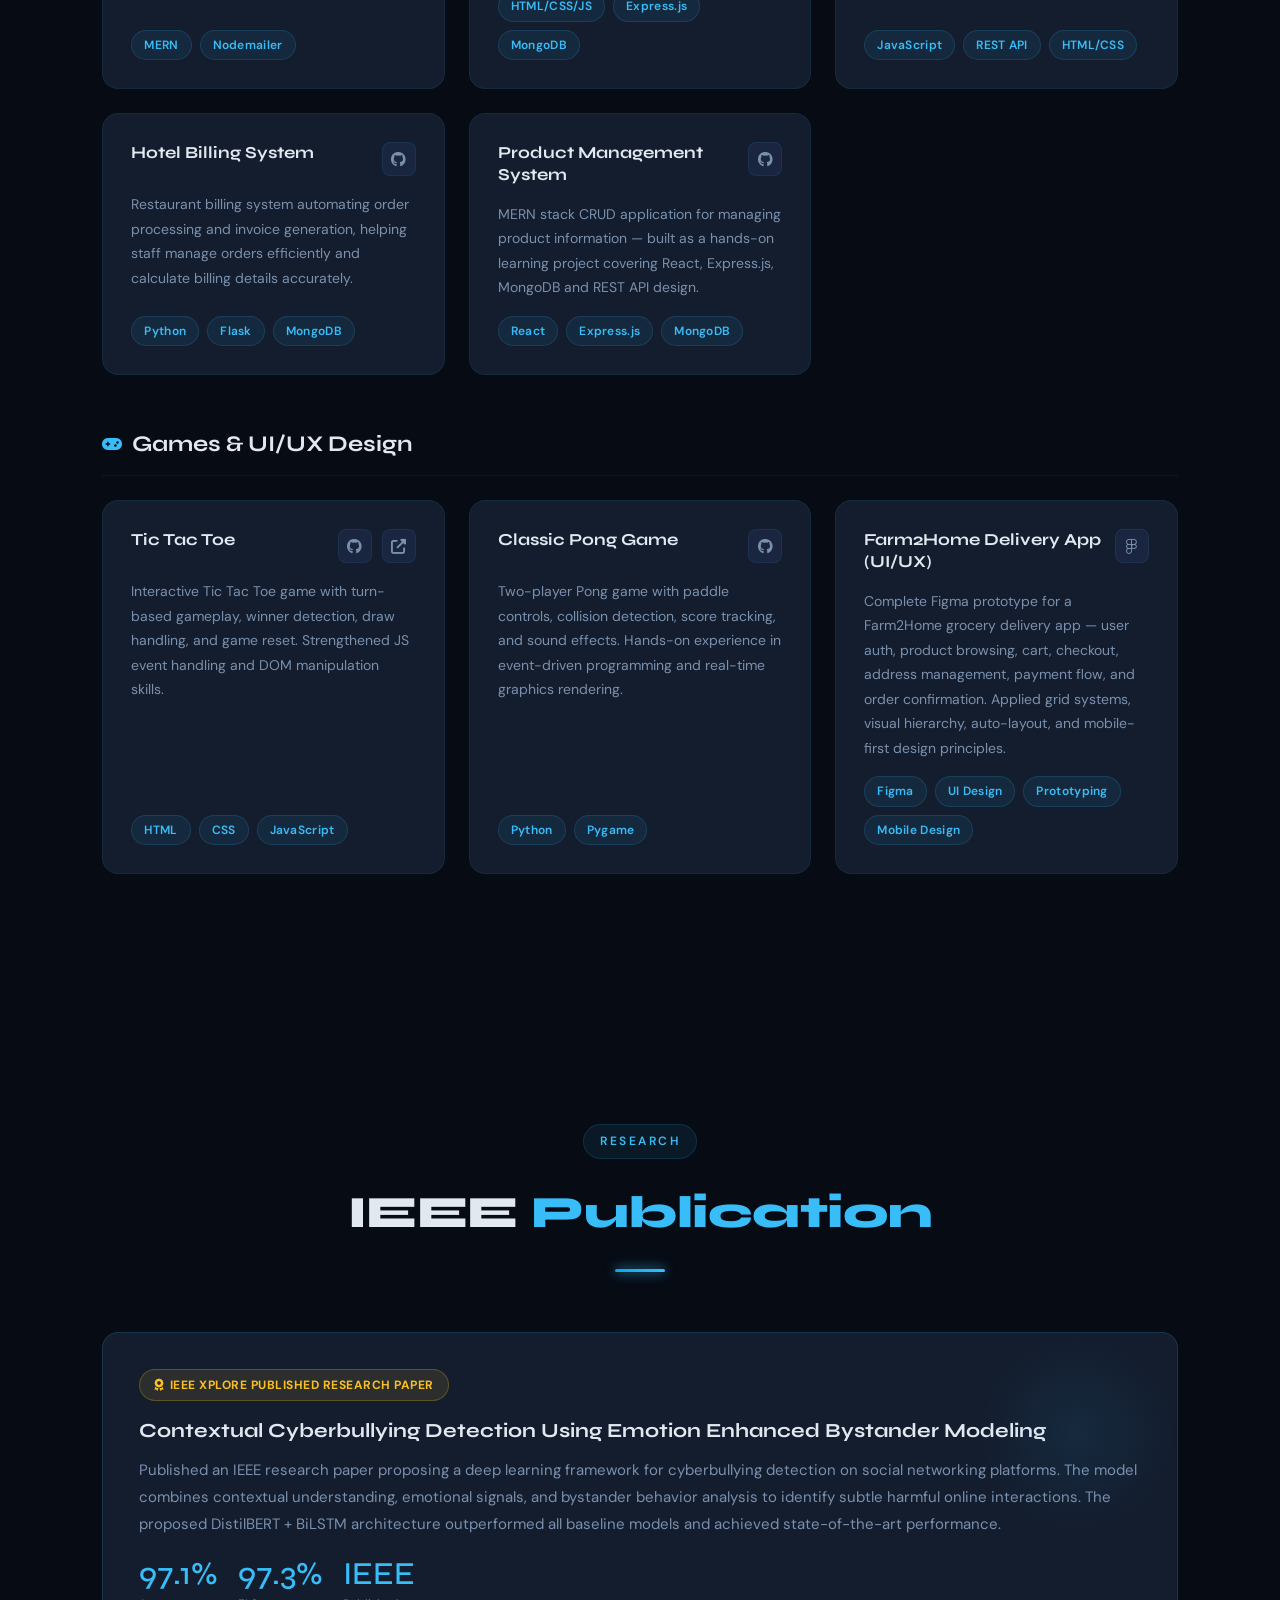
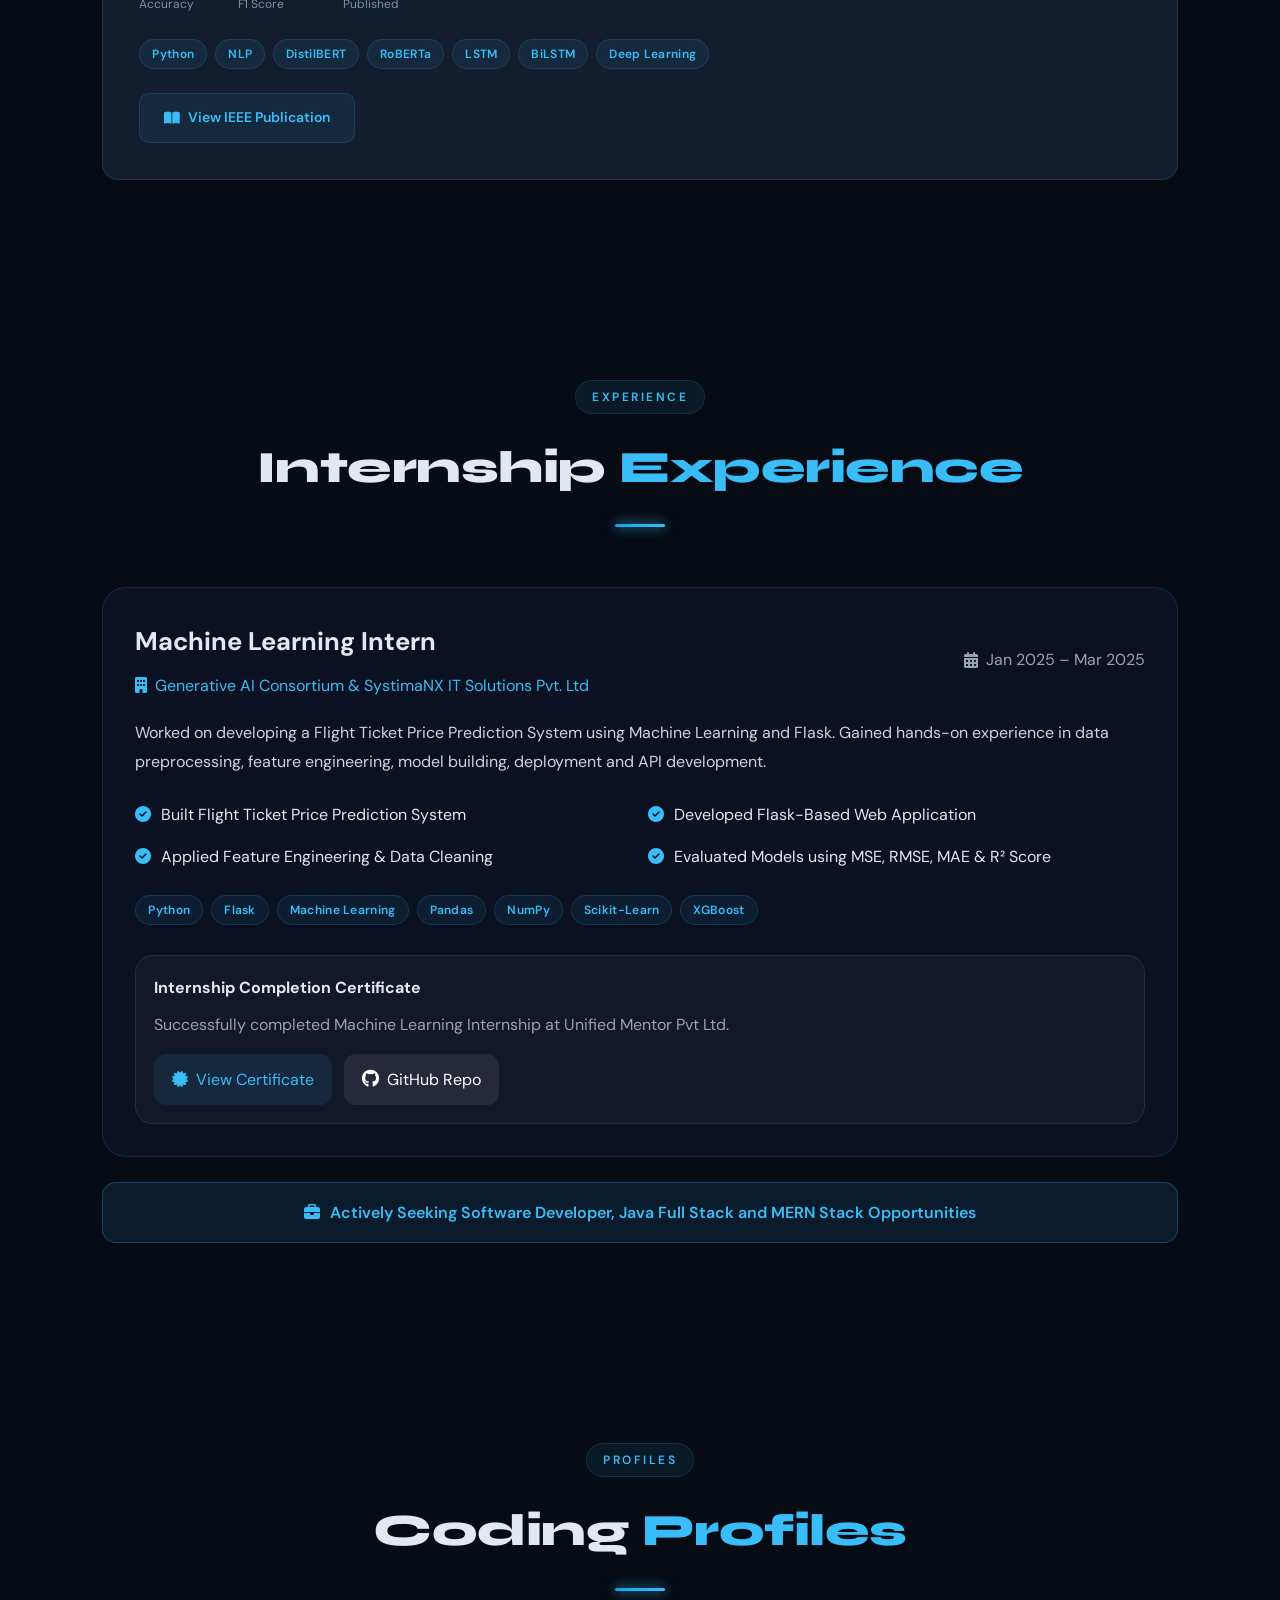
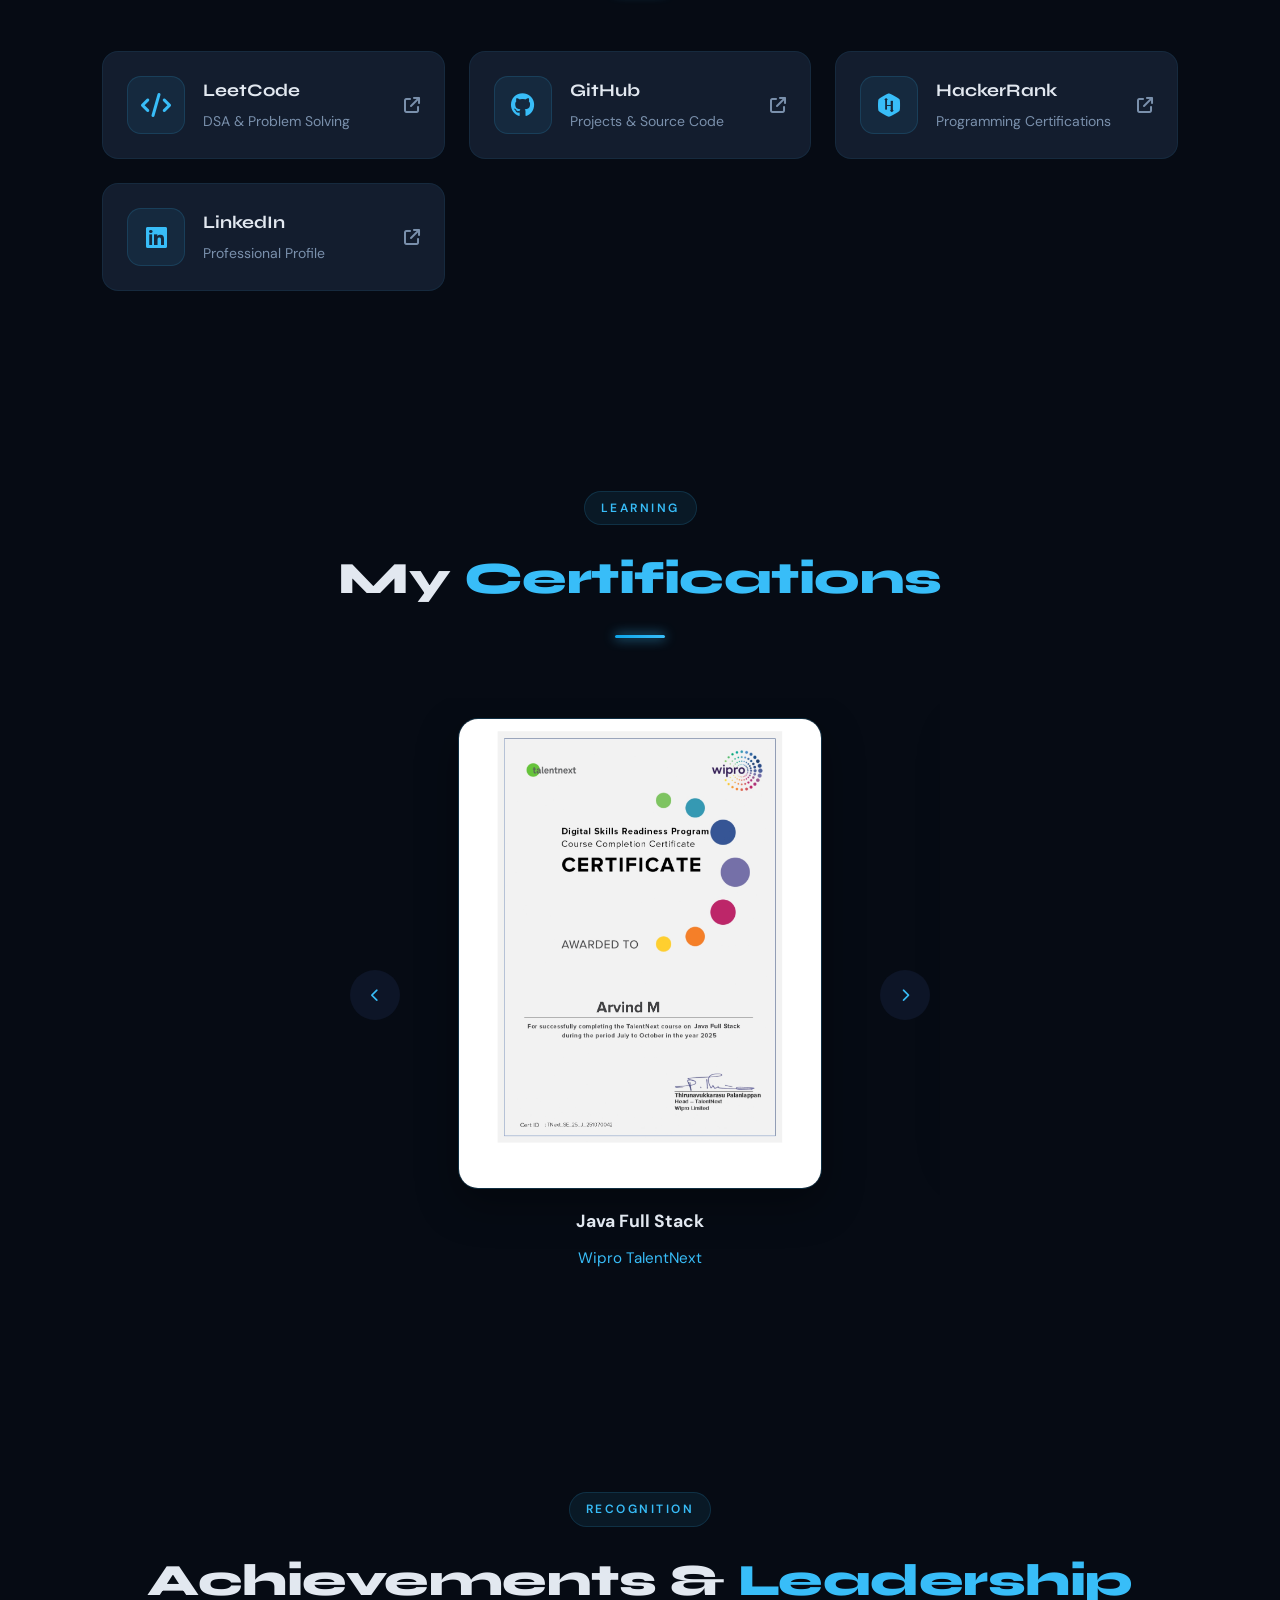
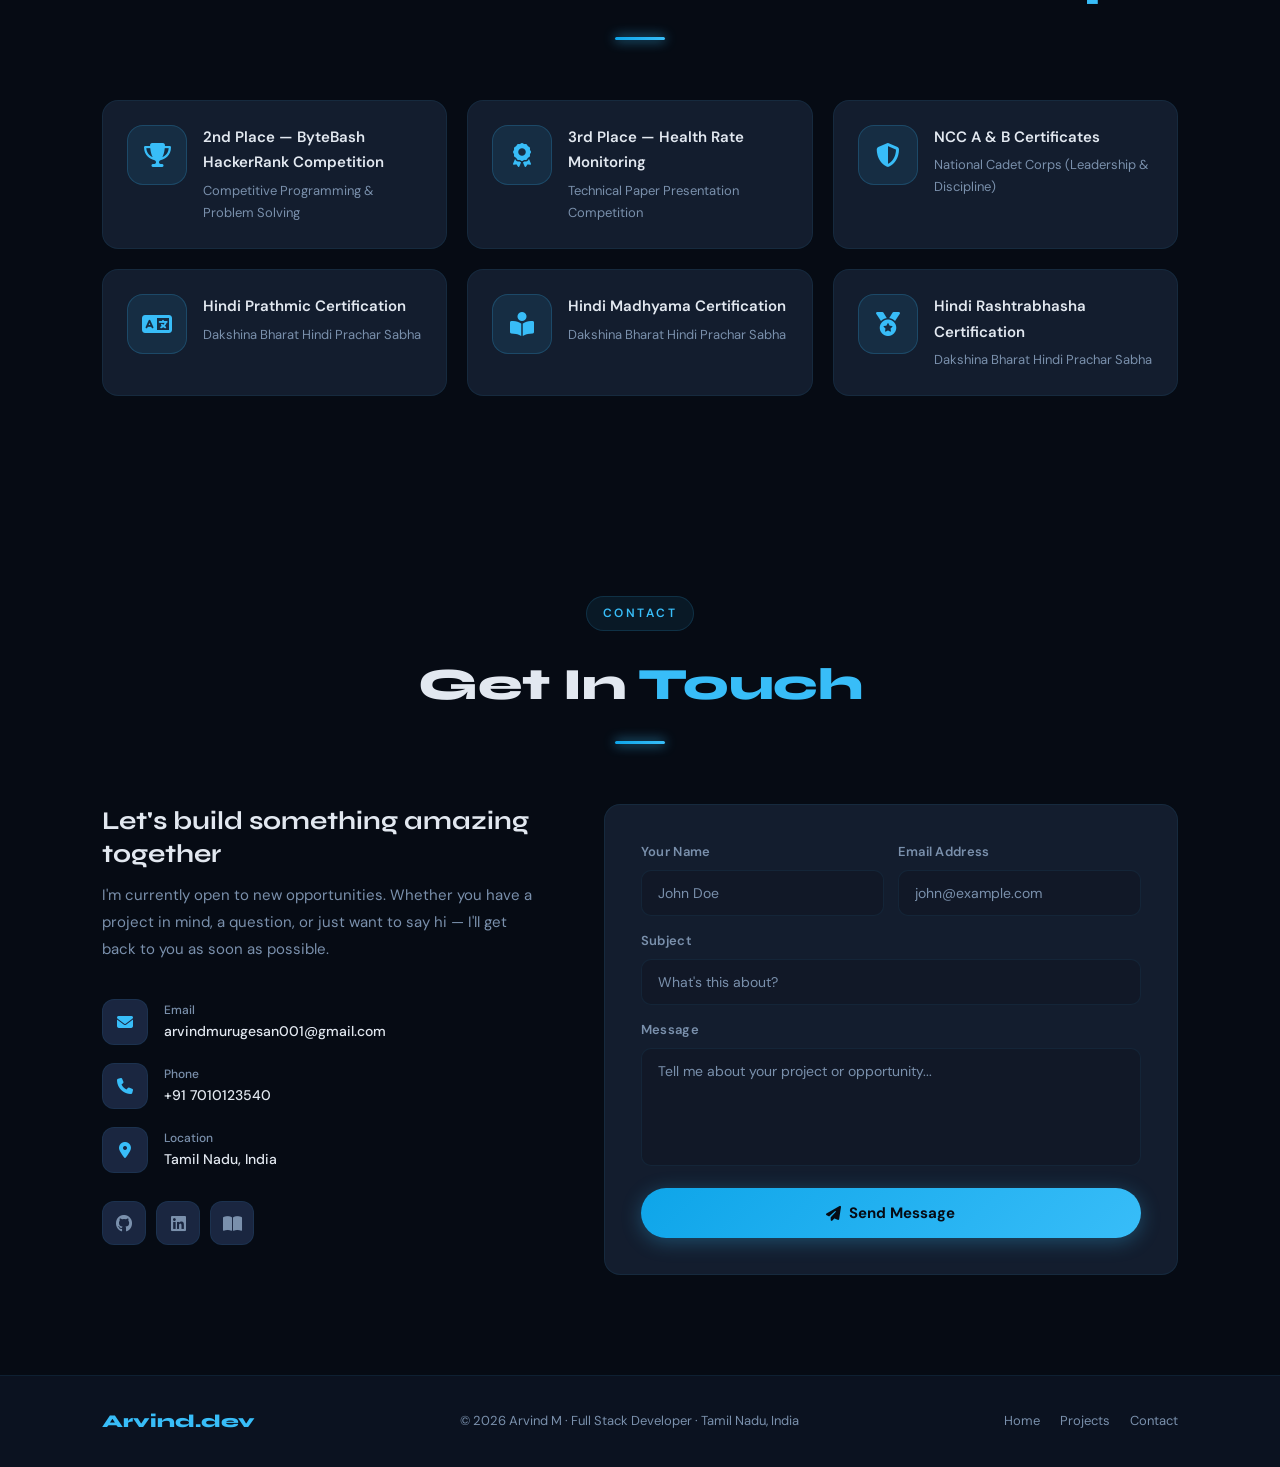
==== commit 2998df35: "v5" ====
--- a/index.html
+++ b/index.html
@@ -831,7 +831,7 @@
   <div class="internship-actions">
 
     <a
-      href="certificates/internship-certificate.jpg"
+      href="certificates/Internship.png"
       target="_blank"
       class="view-cert-btn"
     >
